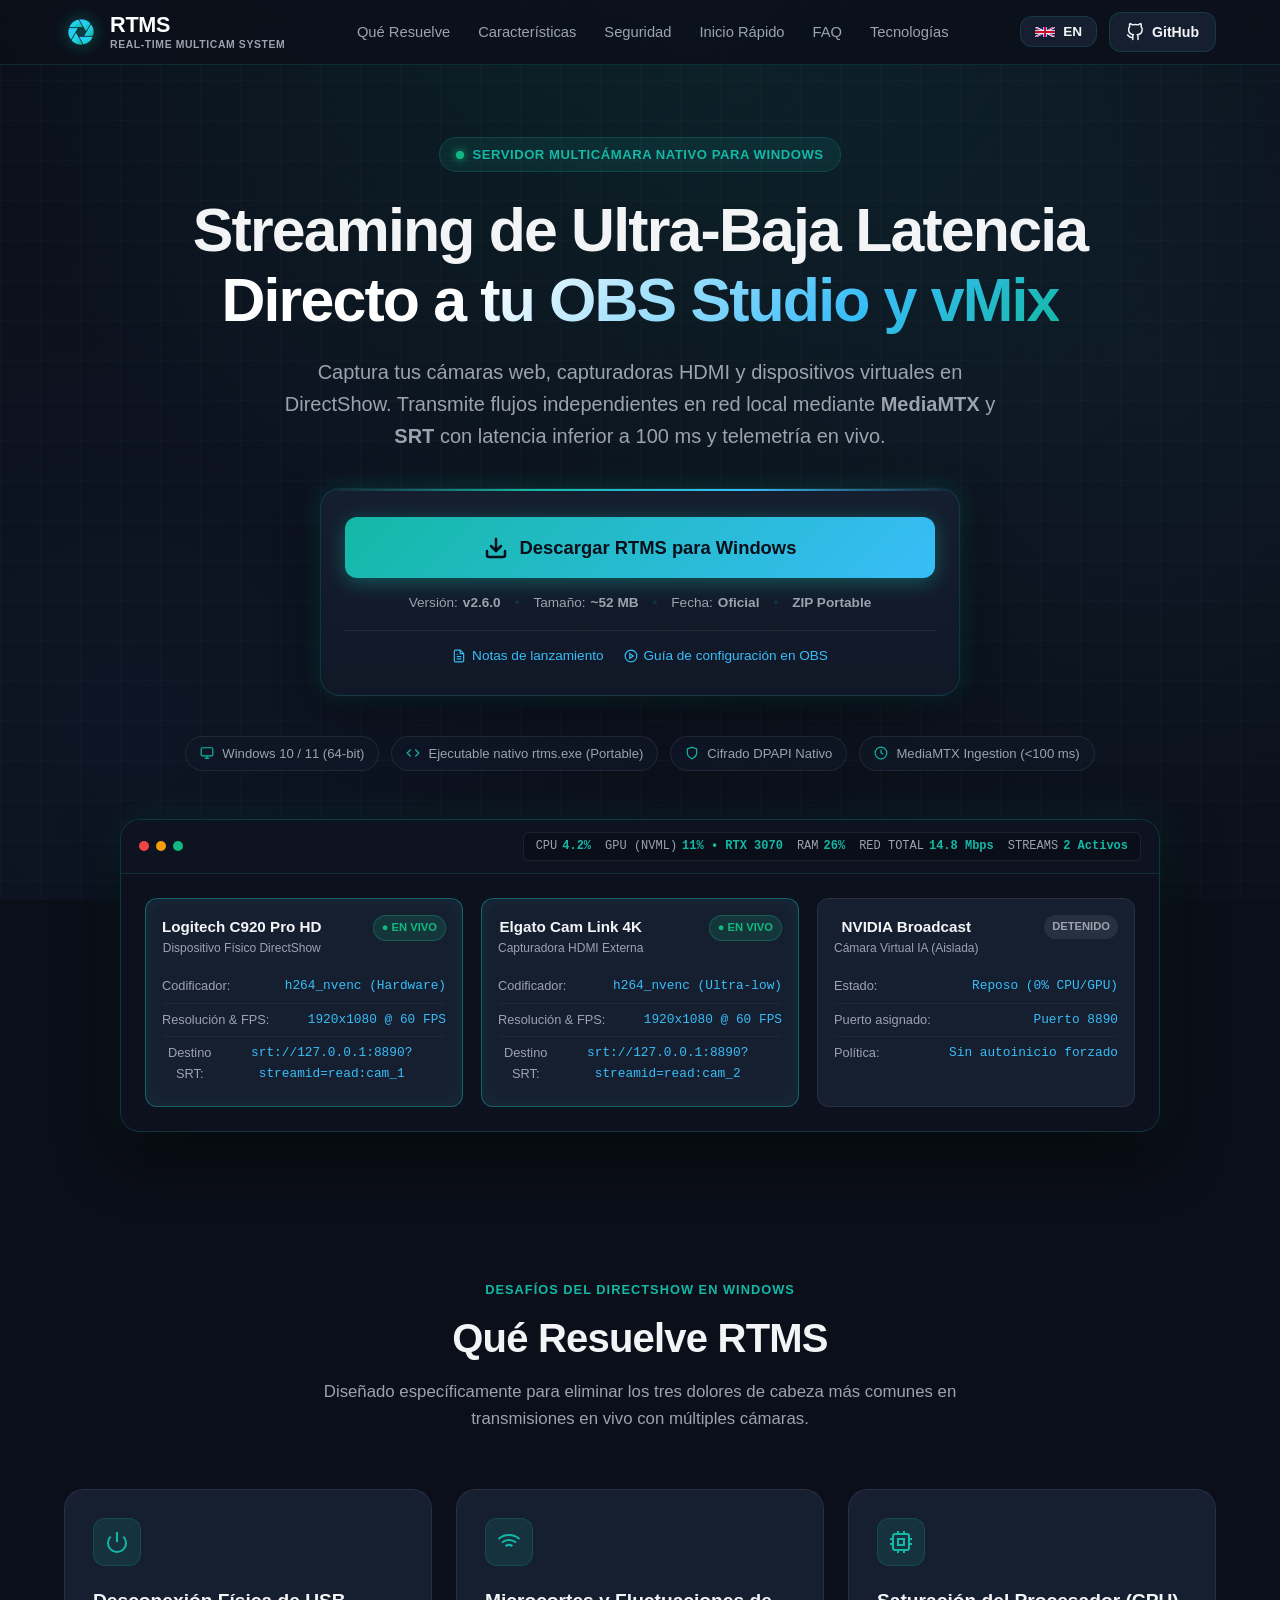
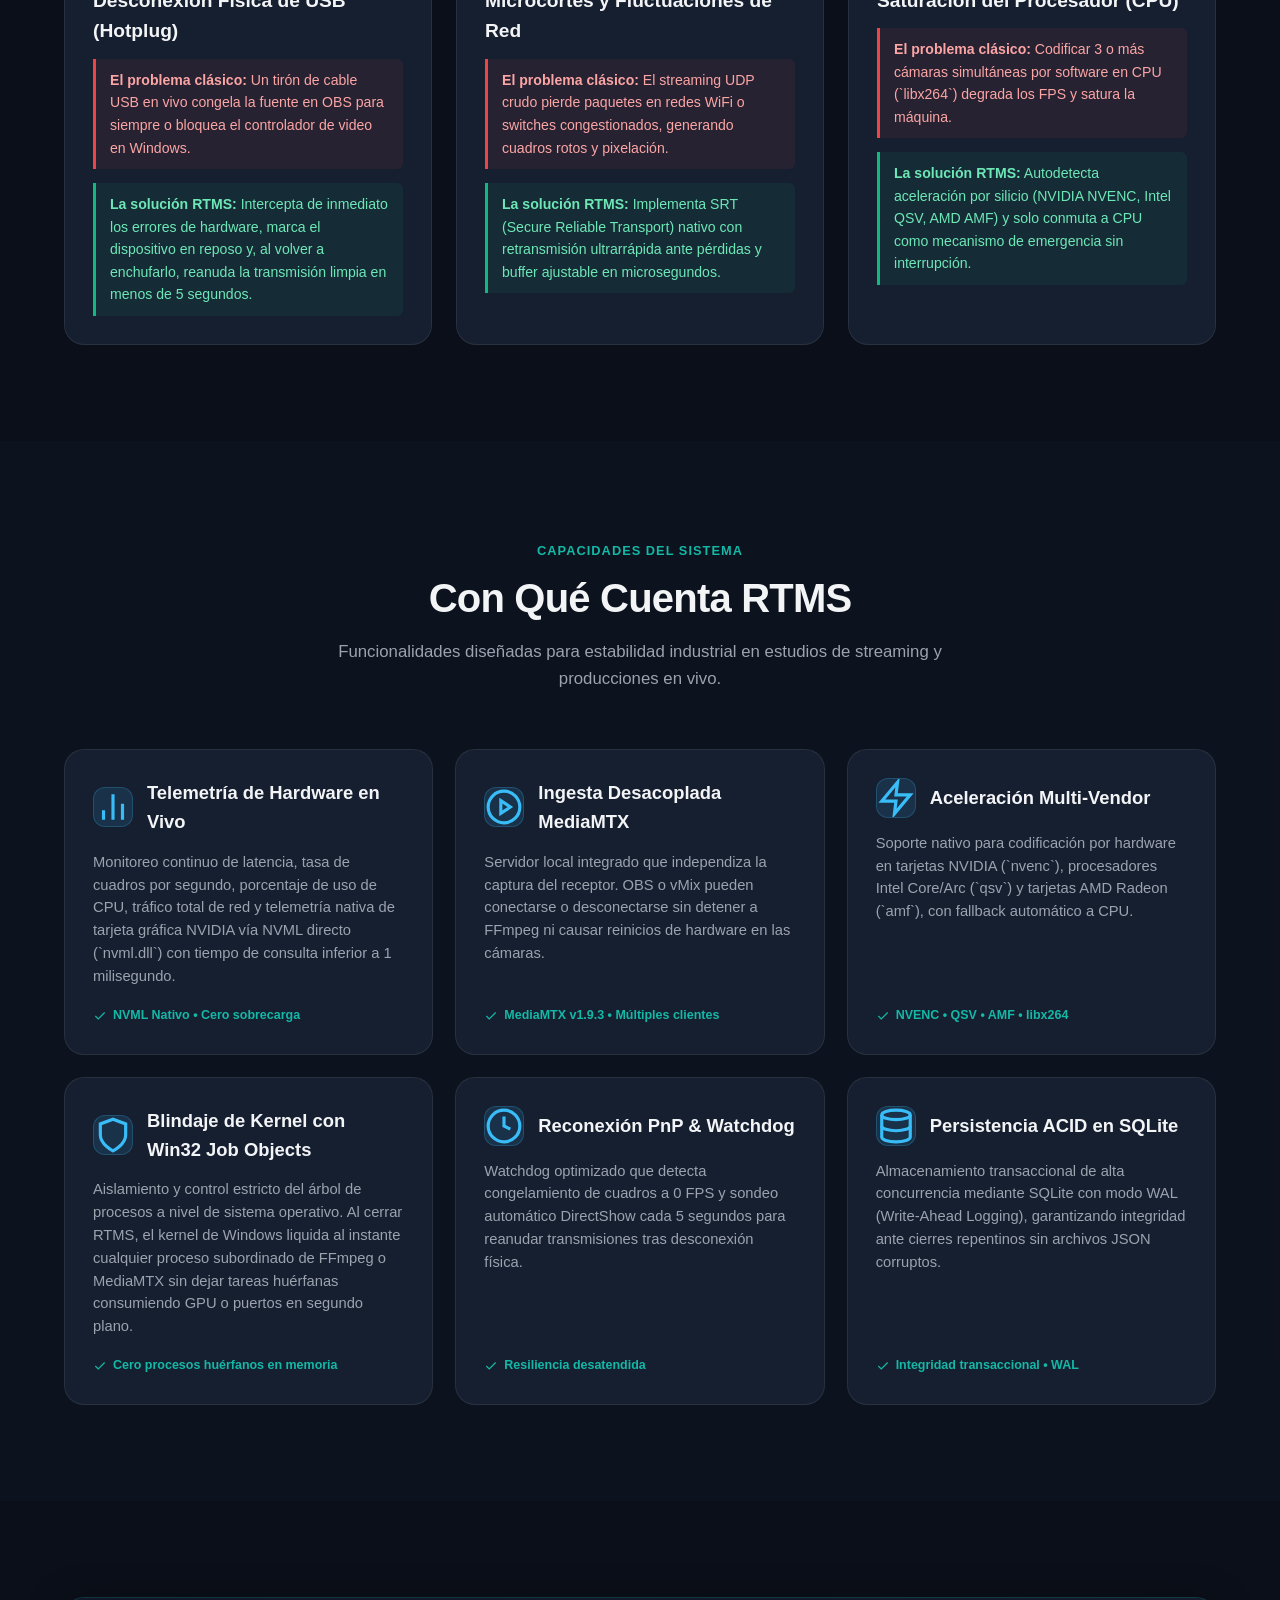
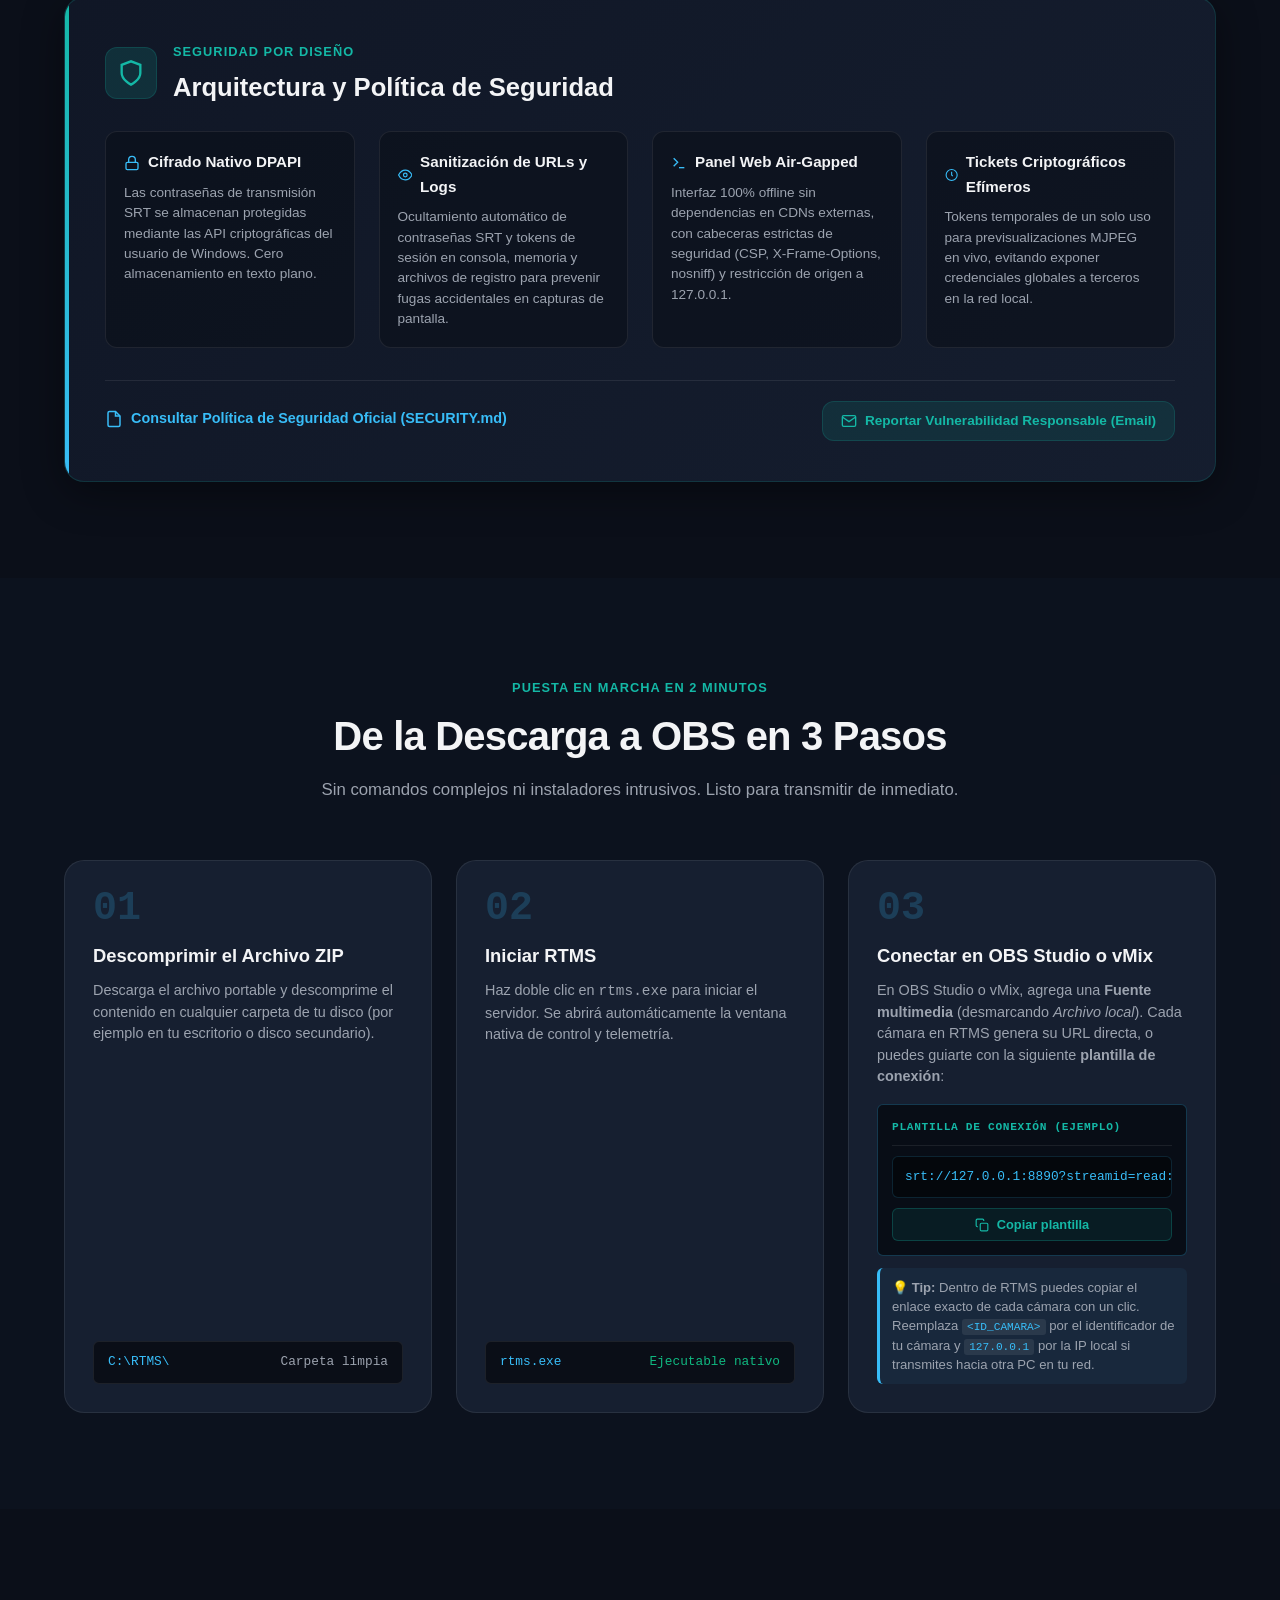
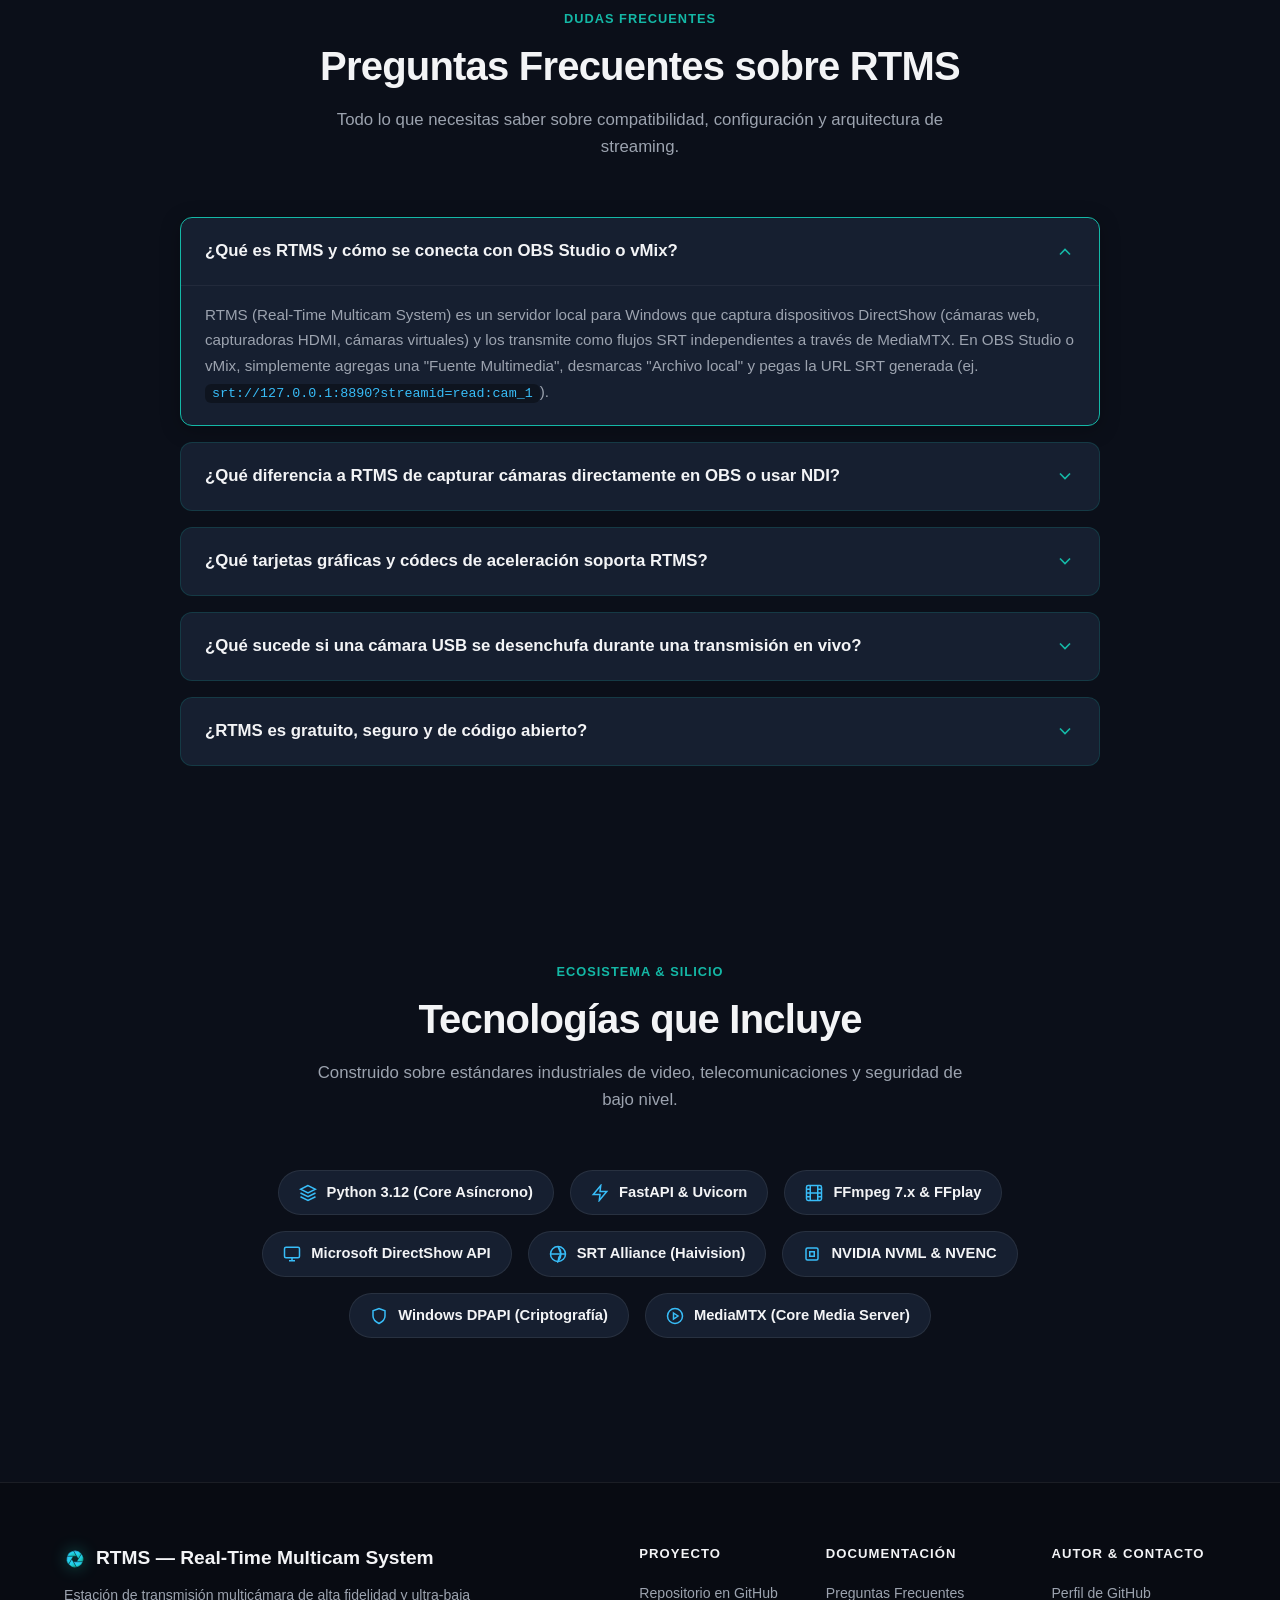
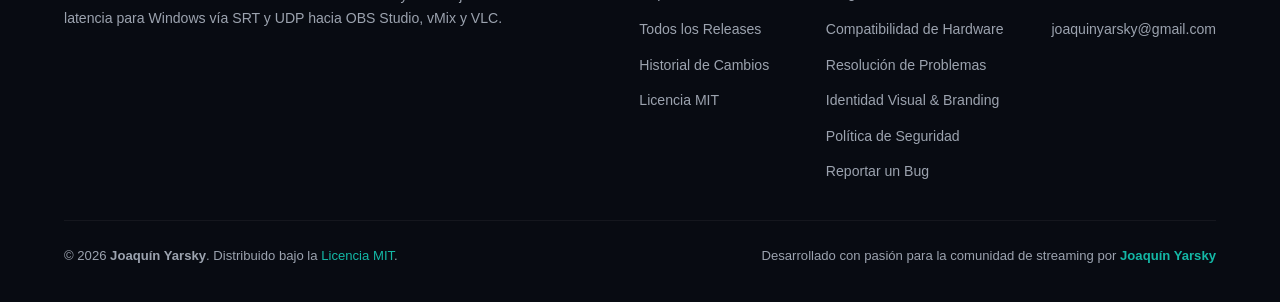
==== site/index.html @ 483f41a8 "web: correcciones de vista mobile y remoción de versión en navbar" ====
<!DOCTYPE html>
<html lang="es">
<head>
    <meta charset="UTF-8">
    <meta name="viewport" content="width=device-width, initial-scale=1.0">
    <title data-i18n="meta_title">RTMS — Real-Time Multicam System | Servidor de Streaming de Baja Latencia para Windows</title>
    <meta name="description" content="Servidor de video multicámara de ultra-baja latencia para Windows vía SRT y MediaMTX hacia OBS Studio y vMix. Captura DirectShow, aceleración GPU y telemetría en tiempo real.">
    <meta name="keywords" content="RTMS, Real-Time Multicam System, multicam streaming, OBS Studio, vMix, SRT streaming, MediaMTX, DirectShow, webcam streaming Windows, ultra-low latency, GPU acceleration, NVENC, Intel QSV, AMD AMF, multicamara Windows, streaming video local">
    <meta name="author" content="Joaquín Yarsky">
    <meta name="robots" content="index, follow, max-image-preview:large, max-snippet:-1, max-video-preview:-1">
    <meta name="google-site-verification" content="K4atht1hzto90bz8_x7NtOqwRNzvxsG-kuRyDSOb650">

    <!-- Canonical URL & Hreflang Alternates -->
    <link rel="canonical" href="https://fjyarsky.github.io/RTMS/">
    <link rel="alternate" hreflang="es" href="https://fjyarsky.github.io/RTMS/">
    <link rel="alternate" hreflang="en" href="https://fjyarsky.github.io/RTMS/">
    <link rel="alternate" hreflang="x-default" href="https://fjyarsky.github.io/RTMS/">
    
    <!-- Open Graph / Meta Social -->
    <meta property="og:type" content="website">
    <meta property="og:site_name" content="RTMS — Real-Time Multicam System">
    <meta property="og:title" content="RTMS — Real-Time Multicam System">
    <meta property="og:description" content="Servidor de video multicámara de ultra-baja latencia para Windows vía SRT y MediaMTX hacia OBS Studio y vMix.">
    <meta property="og:url" content="https://fjyarsky.github.io/RTMS/">
    <meta property="og:image" content="https://fjyarsky.github.io/RTMS/brand_preview.png">
    <meta property="og:image:type" content="image/png">
    <meta property="og:image:width" content="1200">
    <meta property="og:image:height" content="630">
    <meta property="og:image:alt" content="RTMS — Real-Time Multicam System para Windows">
    <meta property="og:locale" content="es_ES">
    <meta property="og:locale:alternate" content="en_US">

    <!-- Twitter Card -->
    <meta name="twitter:card" content="summary_large_image">
    <meta name="twitter:title" content="RTMS — Real-Time Multicam System">
    <meta name="twitter:description" content="Servidor de video multicámara de ultra-baja latencia para Windows vía SRT y MediaMTX hacia OBS Studio y vMix.">
    <meta name="twitter:image" content="https://fjyarsky.github.io/RTMS/brand_preview.png">
    <meta name="twitter:image:alt" content="RTMS — Real-Time Multicam System">

    <meta name="theme-color" content="#0b0f19">
    <meta name="application-name" content="RTMS">
    <meta name="apple-mobile-web-app-title" content="RTMS">

    <link rel="icon" type="image/svg+xml" href="isotype.svg">
    <link rel="icon" type="image/x-icon" href="favicon.ico">
    <link rel="stylesheet" href="styles.css">

    <!-- Structured Data (JSON-LD) for Google Rich Snippets -->
    <script type="application/ld+json">
    {
      "@context": "https://schema.org",
      "@graph": [
        {
          "@type": "WebSite",
          "@id": "https://fjyarsky.github.io/RTMS/#website",
          "url": "https://fjyarsky.github.io/RTMS/",
          "name": "RTMS — Real-Time Multicam System",
          "description": "Servidor de video multicámara de ultra-baja latencia para Windows vía SRT y MediaMTX hacia OBS Studio y vMix.",
          "inLanguage": ["es", "en"],
          "publisher": {
            "@type": "Person",
            "name": "Joaquín Yarsky",
            "url": "https://github.com/FJYarsky"
          }
        },
        {
          "@type": "SoftwareApplication",
          "@id": "https://fjyarsky.github.io/RTMS/#software",
          "name": "RTMS (Real-Time Multicam System)",
          "operatingSystem": "Windows 10, Windows 11",
          "applicationCategory": "MultimediaApplication",
          "applicationSubCategory": "Broadcasting & Video Streaming",
          "softwareVersion": "2.6.0",
          "license": "https://github.com/FJYarsky/RTMS/blob/main/LICENSE",
          "url": "https://fjyarsky.github.io/RTMS/",
          "downloadUrl": "https://github.com/FJYarsky/RTMS/releases/latest",
          "author": {
            "@type": "Person",
            "name": "Joaquín Yarsky",
            "url": "https://github.com/FJYarsky"
          },
          "offers": {
            "@type": "Offer",
            "price": "0",
            "priceCurrency": "USD"
          },
          "description": "Servidor de video multicámara de ultra-baja latencia para Windows vía SRT y MediaMTX hacia OBS Studio y vMix. Captura DirectShow, aceleración GPU y telemetría en tiempo real."
        },
        {
          "@type": "FAQPage",
          "@id": "https://fjyarsky.github.io/RTMS/#faq",
          "mainEntity": [
            {
              "@type": "Question",
              "name": "¿Qué es RTMS y cómo se conecta con OBS Studio o vMix?",
              "acceptedAnswer": {
                "@type": "Answer",
                "text": "RTMS (Real-Time Multicam System) es un servidor local para Windows que captura dispositivos DirectShow (cámaras web, capturadoras HDMI, cámaras virtuales) y los transmite como flujos SRT independientes a través de MediaMTX. En OBS Studio o vMix, simplemente agregas una 'Fuente Multimedia', desmarcas 'Archivo local' y pegas la URL SRT generada (ej. srt://127.0.0.1:8890?streamid=read:cam_1)."
              }
            },
            {
              "@type": "Question",
              "name": "¿Qué diferencia a RTMS de capturar cámaras directamente en OBS o usar NDI?",
              "acceptedAnswer": {
                "@type": "Answer",
                "text": "Capturar múltiples cámaras DirectShow directamente en OBS suele congelar el software si un cable USB se desconecta y satura el bus USB. NDI consume gran ancho de banda de red (100-150 Mbps por cámara) y exige licencias propietarias. RTMS desacopla la captura del receptor mediante MediaMTX, cuenta con reconexión automática PnP ante desconexiones físicas, y utiliza SRT con compresión por hardware (NVENC/QSV/AMF), logrando latencia inferior a 100 ms con mínimo consumo de CPU."
              }
            },
            {
              "@type": "Question",
              "name": "¿Qué tarjetas gráficas y códecs de aceleración soporta RTMS?",
              "acceptedAnswer": {
                "@type": "Answer",
                "text": "RTMS soporta codificación por hardware nativa: NVIDIA NVENC (h264_nvenc), Intel Quick Sync Video (h264_qsv) y AMD AMF (h264_amf). Si el equipo no cuenta con GPU compatible, activa automáticamente un fallback transparente a CPU (libx264)."
              }
            },
            {
              "@type": "Question",
              "name": "¿Qué sucede si una cámara USB se desenchufa durante una transmisión en vivo?",
              "acceptedAnswer": {
                "@type": "Answer",
                "text": "El watchdog y el monitor DirectShow de RTMS interceptan la desconexión sin congelar OBS ni bloquear los controladores de Windows. El stream entra en reposo y, en cuanto vuelves a conectar el USB, RTMS reanuda el flujo de video automáticamente en menos de 5 segundos sin reiniciar la aplicación ni interrumpir tu directo."
              }
            },
            {
              "@type": "Question",
              "name": "¿RTMS es gratuito, seguro y de código abierto?",
              "acceptedAnswer": {
                "@type": "Answer",
                "text": "Sí. RTMS es 100% de código abierto bajo la Licencia MIT. Su código fuente está auditado en GitHub, no recopila telemetría externa, funciona de forma totalmente aislada ('air-gapped') en red local y cifra credenciales sensibles mediante Windows DPAPI."
              }
            }
          ]
        }
      ]
    }
    </script>
</head>
<body>

    <!-- NAVBAR NAVEGACIÓN -->
    <header class="navbar">
        <div class="container navbar-inner">
            <a href="#" class="brand">
                <img src="isotype.svg" class="brand-logo-svg" alt="RTMS — Real-Time Multicam System Isotipo Logo" width="36" height="36">
                <div class="brand-content">
                    <div class="brand-top">
                        <span class="brand-title">RTMS</span>
                    </div>
                    <span class="brand-subtitle" data-i18n="brand_sub">Real-Time Multicam System</span>
                </div>
            </a>

            <nav>
                <ul class="nav-menu">
                    <li><a href="#que-resuelve" class="nav-link" data-i18n="nav_resolve">Qué Resuelve</a></li>
                    <li><a href="#caracteristicas" class="nav-link" data-i18n="nav_features">Características</a></li>
                    <li><a href="#seguridad" class="nav-link" data-i18n="nav_security">Seguridad</a></li>
                    <li><a href="#como-usar" class="nav-link" data-i18n="nav_quickstart">Inicio Rápido</a></li>
                    <li><a href="#faq" class="nav-link" data-i18n="nav_faq">FAQ</a></li>
                    <li><a href="#tecnologias" class="nav-link" data-i18n="nav_tech">Tecnologías</a></li>
                </ul>
            </nav>

            <div class="nav-cta-group">
                <!-- Botón Selector de Idioma (Bandera UK por defecto para cambiar a EN) -->
                <button id="lang-toggle-btn" class="btn-lang" title="Switch to English" aria-label="Switch to English">
                    <svg class="flag-icon" viewBox="0 0 60 30" width="20" height="12" xmlns="http://www.w3.org/2000/svg">
                        <clipPath id="nav-uk-clip"><path d="M0,0 v30 h60 v-30 z"/></clipPath>
                        <clipPath id="nav-uk-diag"><path d="M30,15 h30 v15 z v15 h-30 z h-30 v-15 z v-15 h30 z"/></clipPath>
                        <g clip-path="url(#nav-uk-clip)">
                            <path d="M0,0 v30 h60 v-30 z" fill="#012169"/>
                            <path d="M0,0 L60,30 M60,0 L0,30" stroke="#fff" stroke-width="6"/>
                            <path d="M0,0 L60,30 M60,0 L0,30" clip-path="url(#nav-uk-diag)" stroke="#C8102E" stroke-width="4"/>
                            <path d="M30,0 v30 M0,15 h60" stroke="#fff" stroke-width="10"/>
                            <path d="M30,0 v30 M0,15 h60" stroke="#C8102E" stroke-width="6"/>
                        </g>
                    </svg>
                    <span>EN</span>
                </button>

                <a href="https://github.com/FJYarsky/RTMS" target="_blank" rel="noopener" class="btn-github">
                    <svg aria-hidden="true" width="18" height="18" viewBox="0 0 24 24" fill="none" stroke="currentColor" stroke-width="2" stroke-linecap="round" stroke-linejoin="round">
                        <path d="M9 19c-5 1.5-5-2.5-7-3m14 6v-3.87a3.37 3.37 0 0 0-.94-2.61c3.14-.35 6.44-1.54 6.44-7A5.44 5.44 0 0 0 20 4.77 5.07 5.07 0 0 0 19.91 1S18.73.65 16 2.48a13.38 13.38 0 0 0-7 0C6.27.65 5.09 1 5.09 1A5.07 5.07 0 0 0 5 4.77a5.44 5.44 0 0 0-1.5 3.78c0 5.42 3.3 6.61 6.44 7A3.37 3.37 0 0 0 9 18.13V22"></path>
                    </svg>
                    <span>GitHub</span>
                </a>
            </div>
        </div>
    </header>

    <!-- HERO SECTION: EL CENTRO DE DESCARGA -->
    <section class="hero">
        <div class="container">
            <div class="hero-pill">
                <div class="hero-pill-dot"></div>
                <span data-i18n="hero_pill">Servidor Multicámara Nativo para Windows</span>
            </div>

            <h1 class="hero-title">
                <span data-i18n="hero_title_1">Streaming de Ultra-Baja Latencia</span><br>
                <span class="gradient-text" data-i18n="hero_title_2">Directo a tu OBS Studio y vMix</span>
            </h1>

            <p class="hero-subtitle" data-i18n="hero_subtitle">
                Captura tus cámaras web, capturadoras HDMI y dispositivos virtuales en DirectShow.
                Transmite flujos independientes en red local mediante <strong>MediaMTX</strong> y <strong>SRT</strong> con latencia inferior a 100 ms y telemetría en vivo.
            </p>

            <!-- TARJETA CENTRAL DE DESCARGA -->
            <div class="download-centerpiece">
                <a id="primary-download-btn" href="https://github.com/FJYarsky/RTMS/releases/latest" class="btn-primary-download">
                    <svg aria-hidden="true" viewBox="0 0 24 24" fill="none" stroke="currentColor" stroke-linecap="round" stroke-linejoin="round">
                        <path d="M21 15v4a2 2 0 0 1-2 2H5a2 2 0 0 1-2-2v-4"></path>
                        <polyline points="7 10 12 15 17 10"></polyline>
                        <line x1="12" y1="15" x2="12" y2="3"></line>
                    </svg>
                    <span data-i18n="download_btn">Descargar RTMS para Windows</span>
                </a>

                <div class="download-meta">
                    <span><span data-i18n="meta_ver">Versión:</span> <strong class="highlight" id="download-tag">v2.6.0</strong></span>
                    <span class="bullet">•</span>
                    <span><span data-i18n="meta_size">Tamaño:</span> <strong class="highlight" id="download-size">~52 MB</strong></span>
                    <span class="bullet">•</span>
                    <span><span data-i18n="meta_date">Fecha:</span> <strong class="highlight" id="download-date">Oficial</strong></span>
                    <span class="bullet">•</span>
                    <span class="highlight" data-i18n="meta_type">ZIP Portable</span>
                </div>

                <div class="download-sublinks">
                    <a href="https://github.com/FJYarsky/RTMS/blob/main/RELEASE_NOTES.md" target="_blank" rel="noopener">
                        <svg aria-hidden="true" width="14" height="14" viewBox="0 0 24 24" fill="none" stroke="currentColor" stroke-width="2">
                            <path d="M14 2H6a2 2 0 0 0-2 2v16a2 2 0 0 0 2 2h12a2 2 0 0 0 2-2V8z"></path>
                            <polyline points="14 2 14 8 20 8"></polyline>
                            <line x1="16" y1="13" x2="8" y2="13"></line>
                            <line x1="16" y1="17" x2="8" y2="17"></line>
                            <polyline points="10 9 9 9 8 9"></polyline>
                        </svg>
                        <span data-i18n="sublink_notes">Notas de lanzamiento</span>
                    </a>
                    <a href="#como-usar">
                        <svg aria-hidden="true" width="14" height="14" viewBox="0 0 24 24" fill="none" stroke="currentColor" stroke-width="2">
                            <circle cx="12" cy="12" r="10"></circle>
                            <polygon points="10 8 16 12 10 16 10 8"></polygon>
                        </svg>
                        <span data-i18n="sublink_obs">Guía de configuración en OBS</span>
                    </a>
                </div>
            </div>

            <!-- ESPECIFICACIONES RÁPIDAS DEL SISTEMA -->
            <div class="system-specs-bar">
                <div class="spec-badge">
                    <svg aria-hidden="true" viewBox="0 0 24 24" fill="none" stroke="currentColor" stroke-width="2">
                        <rect x="2" y="3" width="20" height="14" rx="2" ry="2"></rect>
                        <line x1="8" y1="21" x2="16" y2="21"></line>
                        <line x1="12" y1="17" x2="12" y2="21"></line>
                    </svg>
                    <span data-i18n="spec_os">Windows 10 / 11 (64-bit)</span>
                </div>
                <div class="spec-badge">
                    <svg aria-hidden="true" viewBox="0 0 24 24" fill="none" stroke="currentColor" stroke-width="2">
                        <polyline points="16 18 22 12 16 6"></polyline>
                        <polyline points="8 6 2 12 8 18"></polyline>
                    </svg>
                    <span data-i18n="spec_portable">Ejecutable nativo rtms.exe (Portable)</span>
                </div>
                <div class="spec-badge">
                    <svg aria-hidden="true" viewBox="0 0 24 24" fill="none" stroke="currentColor" stroke-width="2">
                        <path d="M12 22s8-4 8-10V5l-8-3-8 3v7c0 6 8 10 8 10z"></path>
                    </svg>
                    <span data-i18n="spec_dpapi">Cifrado DPAPI Nativo</span>
                </div>
                <div class="spec-badge">
                    <svg aria-hidden="true" viewBox="0 0 24 24" fill="none" stroke="currentColor" stroke-width="2">
                        <circle cx="12" cy="12" r="10"></circle>
                        <path d="M12 6v6l4 2"></path>
                    </svg>
                    <span data-i18n="spec_latency">MediaMTX Ingestion (&lt;100 ms)</span>
                </div>
            </div>

            <!-- MOCKUP VISUAL DEL PANEL DE CONTROL DE RTMS -->
            <div class="mockup-wrapper">
                <div class="mockup-header">
                    <div class="mockup-dots">
                        <div class="mockup-dot red"></div>
                        <div class="mockup-dot yellow"></div>
                        <div class="mockup-dot green"></div>
                    </div>
                    <div class="mockup-hud">
                        <div class="mockup-hud-item">
                            <span class="hud-tag">CPU</span>
                            <span class="hud-value">4.2%</span>
                        </div>
                        <div class="mockup-hud-item hud-wide">
                            <span class="hud-tag">GPU (NVML)</span>
                            <span class="hud-value">11% • RTX 3070</span>
                        </div>
                        <div class="mockup-hud-item">
                            <span class="hud-tag">RAM</span>
                            <span class="hud-value">26%</span>
                        </div>
                        <div class="mockup-hud-item">
                            <span class="hud-tag">RED TOTAL</span>
                            <span class="hud-value">14.8 Mbps</span>
                        </div>
                        <div class="mockup-hud-item">
                            <span class="hud-tag">STREAMS</span>
                            <span class="hud-value" data-i18n="hud_streams">2 Activos</span>
                        </div>
                    </div>
                </div>
                <div class="mockup-body">
                    <div class="mockup-grid">
                        <!-- Stream 1 -->
                        <div class="camera-card active">
                            <div class="camera-card-top">
                                <div>
                                    <div class="camera-name" data-i18n="cam1_name">Logitech C920 Pro HD</div>
                                    <div class="camera-type" data-i18n="cam1_type">Dispositivo Físico DirectShow</div>
                                </div>
                                <span class="stream-badge live" data-i18n="cam_live">● EN VIVO</span>
                            </div>
                            <div class="stream-meta-row">
                                <span data-i18n="cam_encoder_label">Codificador:</span>
                                <span class="meta-code">h264_nvenc (Hardware)</span>
                            </div>
                            <div class="stream-meta-row">
                                <span data-i18n="cam_res_label">Resolución & FPS:</span>
                                <span class="meta-code">1920x1080 @ 60 FPS</span>
                            </div>
                            <div class="stream-meta-row">
                                <span data-i18n="cam_dest_label">Destino SRT:</span>
                                <span class="meta-code">srt://127.0.0.1:8890?streamid=read:cam_1</span>
                            </div>
                        </div>

                        <!-- Stream 2 -->
                        <div class="camera-card active">
                            <div class="camera-card-top">
                                <div>
                                    <div class="camera-name" data-i18n="cam2_name">Elgato Cam Link 4K</div>
                                    <div class="camera-type" data-i18n="cam2_type">Capturadora HDMI Externa</div>
                                </div>
                                <span class="stream-badge live" data-i18n="cam_live">● EN VIVO</span>
                            </div>
                            <div class="stream-meta-row">
                                <span data-i18n="cam_encoder_label">Codificador:</span>
                                <span class="meta-code">h264_nvenc (Ultra-low)</span>
                            </div>
                            <div class="stream-meta-row">
                                <span data-i18n="cam_res_label">Resolución & FPS:</span>
                                <span class="meta-code">1920x1080 @ 60 FPS</span>
                            </div>
                            <div class="stream-meta-row">
                                <span data-i18n="cam_dest_label">Destino SRT:</span>
                                <span class="meta-code">srt://127.0.0.1:8890?streamid=read:cam_2</span>
                            </div>
                        </div>

                        <!-- Stream 3 -->
                        <div class="camera-card">
                            <div class="camera-card-top">
                                <div>
                                    <div class="camera-name" data-i18n="cam3_name">NVIDIA Broadcast</div>
                                    <div class="camera-type" data-i18n="cam3_type">Cámara Virtual IA (Aislada)</div>
                                </div>
                                <span class="stream-badge" style="background: rgba(107, 114, 128, 0.2); color: var(--text-muted);" data-i18n="cam_stopped">DETENIDO</span>
                            </div>
                            <div class="stream-meta-row">
                                <span data-i18n="cam3_status_label">Estado:</span>
                                <span class="meta-code" data-i18n="cam3_status_val">Reposo (0% CPU/GPU)</span>
                            </div>
                            <div class="stream-meta-row">
                                <span data-i18n="cam3_port_label">Puerto asignado:</span>
                                <span class="meta-code" data-i18n="cam3_port_val">Puerto 8890</span>
                            </div>
                            <div class="stream-meta-row">
                                <span data-i18n="cam3_policy_label">Política:</span>
                                <span class="meta-code" data-i18n="cam3_policy_val">Sin autoinicio forzado</span>
                            </div>
                        </div>
                    </div>
                </div>
            </div>

        </div>
    </section>

    <!-- SECCIÓN: QUÉ RESUELVE -->
    <section class="section" id="que-resuelve" aria-labelledby="que-resuelve-title">
        <div class="container">
            <div class="section-header">
                <span class="section-tag" data-i18n="resolve_tag">Desafíos del DirectShow en Windows</span>
                <h2 class="section-title" id="que-resuelve-title" data-i18n="resolve_title">Qué Resuelve RTMS</h2>
                <p class="section-desc" data-i18n="resolve_desc">
                    Diseñado específicamente para eliminar los tres dolores de cabeza más comunes en transmisiones en vivo con múltiples cámaras.
                </p>
            </div>

            <div class="problem-grid">
                <!-- Tarjeta 1 -->
                <div class="problem-card">
                    <div class="card-icon">
                        <svg aria-hidden="true" viewBox="0 0 24 24" fill="none" stroke="currentColor" stroke-width="2">
                            <path d="M18.36 6.64a9 9 0 1 1-12.73 0"></path>
                            <line x1="12" y1="2" x2="12" y2="12"></line>
                        </svg>
                    </div>
                    <h3 class="card-title" data-i18n="prob1_title">Desconexión Física de USB (Hotplug)</h3>
                    <div class="problem-block" data-i18n="prob1_bad">
                        <strong>El problema clásico:</strong> Un tirón de cable USB en vivo congela la fuente en OBS para siempre o bloquea el controlador de video en Windows.
                    </div>
                    <div class="solution-block" data-i18n="prob1_good">
                        <strong>La solución RTMS:</strong> Intercepta de inmediato los errores de hardware, marca el dispositivo en reposo y, al volver a enchufarlo, reanuda la transmisión limpia en menos de 5 segundos.
                    </div>
                </div>

                <!-- Tarjeta 2 -->
                <div class="problem-card">
                    <div class="card-icon">
                        <svg aria-hidden="true" viewBox="0 0 24 24" fill="none" stroke="currentColor" stroke-width="2">
                            <path d="M5 12.55a11 11 0 0 1 14.08 0"></path>
                            <path d="M1.42 9a16 16 0 0 1 21.16 0"></path>
                            <path d="M8.53 16.11a6 6 0 0 1 6.95 0"></path>
                            <line x1="12" y1="20" x2="12.01" y2="20"></line>
                        </svg>
                    </div>
                    <h3 class="card-title" data-i18n="prob2_title">Microcortes y Fluctuaciones de Red</h3>
                    <div class="problem-block" data-i18n="prob2_bad">
                        <strong>El problema clásico:</strong> El streaming UDP crudo pierde paquetes en redes WiFi o switches congestionados, generando cuadros rotos y pixelación.
                    </div>
                    <div class="solution-block" data-i18n="prob2_good">
                        <strong>La solución RTMS:</strong> Implementa SRT (Secure Reliable Transport) nativo con retransmisión ultrarrápida ante pérdidas y buffer ajustable en microsegundos.
                    </div>
                </div>

                <!-- Tarjeta 3 -->
                <div class="problem-card">
                    <div class="card-icon">
                        <svg aria-hidden="true" viewBox="0 0 24 24" fill="none" stroke="currentColor" stroke-width="2">
                            <rect x="4" y="4" width="16" height="16" rx="2" ry="2"></rect>
                            <rect x="9" y="9" width="6" height="6"></rect>
                            <line x1="9" y1="1" x2="9" y2="4"></line>
                            <line x1="15" y1="1" x2="15" y2="4"></line>
                            <line x1="9" y1="20" x2="9" y2="23"></line>
                            <line x1="15" y1="20" x2="15" y2="23"></line>
                            <line x1="20" y1="9" x2="23" y2="9"></line>
                            <line x1="20" y1="14" x2="23" y2="14"></line>
                            <line x1="1" y1="9" x2="4" y2="9"></line>
                            <line x1="1" y1="14" x2="4" y2="14"></line>
                        </svg>
                    </div>
                    <h3 class="card-title" data-i18n="prob3_title">Saturación del Procesador (CPU)</h3>
                    <div class="problem-block" data-i18n="prob3_bad">
                        <strong>El problema clásico:</strong> Codificar 3 o más cámaras simultáneas por software en CPU (`libx264`) degrada los FPS y satura la máquina.
                    </div>
                    <div class="solution-block" data-i18n="prob3_good">
                        <strong>La solución RTMS:</strong> Autodetecta aceleración por silicio (NVIDIA NVENC, Intel QSV, AMD AMF) y solo conmuta a CPU como mecanismo de emergencia sin interrupción.
                    </div>
                </div>
            </div>
        </div>
    </section>

    <!-- SECCIÓN: CON QUÉ CUENTA (GRID 100% SIMÉTRICO) -->
    <section class="section" id="caracteristicas" aria-labelledby="caracteristicas-title" style="background: rgba(17, 24, 39, 0.4);">
        <div class="container">
            <div class="section-header">
                <span class="section-tag" data-i18n="bento_tag">Capacidades del Sistema</span>
                <h2 class="section-title" id="caracteristicas-title" data-i18n="bento_title">Con Qué Cuenta RTMS</h2>
                <p class="section-desc" data-i18n="bento_desc">
                    Funcionalidades diseñadas para estabilidad industrial en estudios de streaming y producciones en vivo.
                </p>
            </div>

            <div class="bento-grid">
                <!-- Bento 1 -->
                <div class="bento-item">
                    <div class="bento-header">
                        <div class="bento-icon">
                            <svg viewBox="0 0 24 24" fill="none" stroke="currentColor" stroke-width="2">
                                <line x1="18" y1="20" x2="18" y2="10"></line>
                                <line x1="12" y1="20" x2="12" y2="4"></line>
                                <line x1="6" y1="20" x2="6" y2="14"></line>
                            </svg>
                        </div>
                        <h3 class="bento-title" data-i18n="b1_title">Telemetría de Hardware en Vivo</h3>
                    </div>
                    <p class="bento-text" data-i18n="b1_desc">
                        Monitoreo continuo de latencia, tasa de cuadros por segundo, porcentaje de uso de CPU, tráfico total de red y telemetría nativa de tarjeta gráfica NVIDIA vía NVML directo (`nvml.dll`) con tiempo de consulta inferior a 1 milisegundo.
                    </p>
                    <div class="bento-tag">
                        <svg width="14" height="14" viewBox="0 0 24 24" fill="none" stroke="currentColor" stroke-width="2"><polyline points="20 6 9 17 4 12"></polyline></svg>
                        <span data-i18n="b1_tag">NVML Nativo &bull; Cero sobrecarga</span>
                    </div>
                </div>

                <!-- Bento 2 -->
                <div class="bento-item">
                    <div class="bento-header">
                        <div class="bento-icon">
                            <svg viewBox="0 0 24 24" fill="none" stroke="currentColor" stroke-width="2">
                                <circle cx="12" cy="12" r="10"></circle>
                                <polygon points="10 8 16 12 10 16 10 8"></polygon>
                            </svg>
                        </div>
                        <h3 class="bento-title" data-i18n="b2_title">Ingesta Desacoplada MediaMTX</h3>
                    </div>
                    <p class="bento-text" data-i18n="b2_desc">
                        Servidor local integrado que independiza la captura del receptor. OBS o vMix pueden conectarse o desconectarse sin detener a FFmpeg ni causar reinicios de hardware en las cámaras.
                    </p>
                    <div class="bento-tag">
                        <svg width="14" height="14" viewBox="0 0 24 24" fill="none" stroke="currentColor" stroke-width="2"><polyline points="20 6 9 17 4 12"></polyline></svg>
                        <span data-i18n="b2_tag">MediaMTX v1.9.3 &bull; Múltiples clientes</span>
                    </div>
                </div>

                <!-- Bento 3 -->
                <div class="bento-item">
                    <div class="bento-header">
                        <div class="bento-icon">
                            <svg viewBox="0 0 24 24" fill="none" stroke="currentColor" stroke-width="2">
                                <polygon points="13 2 3 14 12 14 11 22 21 10 12 10 13 2"></polygon>
                            </svg>
                        </div>
                        <h3 class="bento-title" data-i18n="b3_title">Aceleración Multi-Vendor</h3>
                    </div>
                    <p class="bento-text" data-i18n="b3_desc">
                        Soporte nativo para codificación por hardware en tarjetas NVIDIA (`nvenc`), procesadores Intel Core/Arc (`qsv`) y tarjetas AMD Radeon (`amf`), con fallback automático a CPU.
                    </p>
                    <div class="bento-tag">
                        <svg width="14" height="14" viewBox="0 0 24 24" fill="none" stroke="currentColor" stroke-width="2"><polyline points="20 6 9 17 4 12"></polyline></svg>
                        <span data-i18n="b3_tag">NVENC &bull; QSV &bull; AMF &bull; libx264</span>
                    </div>
                </div>

                <!-- Bento 4 -->
                <div class="bento-item">
                    <div class="bento-header">
                        <div class="bento-icon">
                            <svg viewBox="0 0 24 24" fill="none" stroke="currentColor" stroke-width="2">
                                <path d="M12 22s8-4 8-10V5l-8-3-8 3v7c0 6 8 10 8 10z"></path>
                            </svg>
                        </div>
                        <h3 class="bento-title" data-i18n="b4_title">Blindaje de Kernel con Win32 Job Objects</h3>
                    </div>
                    <p class="bento-text" data-i18n="b4_desc">
                        Aislamiento y control estricto del árbol de procesos a nivel de sistema operativo. Al cerrar RTMS, el kernel de Windows liquida al instante cualquier proceso subordinado de FFmpeg o MediaMTX sin dejar tareas huérfanas consumiendo GPU o puertos en segundo plano.
                    </p>
                    <div class="bento-tag">
                        <svg width="14" height="14" viewBox="0 0 24 24" fill="none" stroke="currentColor" stroke-width="2"><polyline points="20 6 9 17 4 12"></polyline></svg>
                        <span data-i18n="b4_tag">Cero procesos huérfanos en memoria</span>
                    </div>
                </div>

                <!-- Bento 5 -->
                <div class="bento-item">
                    <div class="bento-header">
                        <div class="bento-icon">
                            <svg viewBox="0 0 24 24" fill="none" stroke="currentColor" stroke-width="2">
                                <circle cx="12" cy="12" r="10"></circle>
                                <polyline points="12 6 12 12 16 14"></polyline>
                            </svg>
                        </div>
                        <h3 class="bento-title" data-i18n="b5_title">Reconexión PnP & Watchdog</h3>
                    </div>
                    <p class="bento-text" data-i18n="b5_desc">
                        Watchdog optimizado que detecta congelamiento de cuadros a 0 FPS y sondeo automático DirectShow cada 5 segundos para reanudar transmisiones tras desconexión física.
                    </p>
                    <div class="bento-tag">
                        <svg width="14" height="14" viewBox="0 0 24 24" fill="none" stroke="currentColor" stroke-width="2"><polyline points="20 6 9 17 4 12"></polyline></svg>
                        <span data-i18n="b5_tag">Resiliencia desatendida</span>
                    </div>
                </div>

                <!-- Bento 6 -->
                <div class="bento-item">
                    <div class="bento-header">
                        <div class="bento-icon">
                            <svg viewBox="0 0 24 24" fill="none" stroke="currentColor" stroke-width="2">
                                <ellipse cx="12" cy="5" rx="9" ry="3"></ellipse>
                                <path d="M21 12c0 1.66-4 3-9 3s-9-1.34-9-3"></path>
                                <path d="M3 5v14c0 1.66 4 3 9 3s9-1.34 9-3V5"></path>
                            </svg>
                        </div>
                        <h3 class="bento-title" data-i18n="b6_title">Persistencia ACID en SQLite</h3>
                    </div>
                    <p class="bento-text" data-i18n="b6_desc">
                        Almacenamiento transaccional de alta concurrencia mediante SQLite con modo WAL (Write-Ahead Logging), garantizando integridad ante cierres repentinos sin archivos JSON corruptos.
                    </p>
                    <div class="bento-tag">
                        <svg width="14" height="14" viewBox="0 0 24 24" fill="none" stroke="currentColor" stroke-width="2"><polyline points="20 6 9 17 4 12"></polyline></svg>
                        <span data-i18n="b6_tag">Integridad transaccional &bull; WAL</span>
                    </div>
                </div>
            </div>
        </div>
    </section>

    <!-- SECCIÓN: PILAR DE SEGURIDAD (SECURITY.MD & DPAPI) -->
    <section class="section" id="seguridad" aria-labelledby="seguridad-title">
        <div class="container">
            <div class="security-banner">
                <div class="security-header">
                    <div class="security-icon">
                        <svg width="28" height="28" viewBox="0 0 24 24" fill="none" stroke="currentColor" stroke-width="2">
                            <path d="M12 22s8-4 8-10V5l-8-3-8 3v7c0 6 8 10 8 10z"></path>
                        </svg>
                    </div>
                    <div>
                        <span class="section-tag" style="margin-bottom: 4px;" data-i18n="sec_tag">Seguridad por Diseño</span>
                        <h3 id="seguridad-title" style="font-size: 1.6rem; font-weight: 800;" data-i18n="sec_title">Arquitectura y Política de Seguridad</h3>
                    </div>
                </div>

                <div class="security-grid">
                    <div class="security-card">
                        <div class="sec-title">
                            <svg viewBox="0 0 24 24" fill="none" stroke="currentColor" stroke-width="2"><rect x="3" y="11" width="18" height="11" rx="2" ry="2"></rect><path d="M7 11V7a5 5 0 0 1 10 0v4"></path></svg>
                            <span data-i18n="sec_c1_title">Cifrado Nativo DPAPI</span>
                        </div>
                        <p class="sec-desc" data-i18n="sec_c1_desc">
                            Las contraseñas de transmisión SRT se almacenan protegidas mediante las API criptográficas del usuario de Windows. Cero almacenamiento en texto plano.
                        </p>
                    </div>

                    <div class="security-card">
                        <div class="sec-title">
                            <svg viewBox="0 0 24 24" fill="none" stroke="currentColor" stroke-width="2"><path d="M1 12s4-8 11-8 11 8 11 8-4 8-11 8-11-8-11-8z"></path><circle cx="12" cy="12" r="3"></circle></svg>
                            <span data-i18n="sec_c2_title">Sanitización de URLs y Logs</span>
                        </div>
                        <p class="sec-desc" data-i18n="sec_c2_desc">
                            Ocultamiento automático de contraseñas SRT y tokens de sesión en consola, memoria y archivos de registro para prevenir fugas accidentales en capturas de pantalla.
                        </p>
                    </div>

                    <div class="security-card">
                        <div class="sec-title">
                            <svg viewBox="0 0 24 24" fill="none" stroke="currentColor" stroke-width="2"><polyline points="4 17 10 11 4 5"></polyline><line x1="12" y1="19" x2="20" y2="19"></line></svg>
                            <span data-i18n="sec_c3_title">Panel Web Air-Gapped</span>
                        </div>
                        <p class="sec-desc" data-i18n="sec_c3_desc">
                            Interfaz 100% offline sin dependencias en CDNs externas, con cabeceras estrictas de seguridad (CSP, X-Frame-Options, nosniff) y restricción de origen a 127.0.0.1.
                        </p>
                    </div>

                    <div class="security-card">
                        <div class="sec-title">
                            <svg viewBox="0 0 24 24" fill="none" stroke="currentColor" stroke-width="2"><circle cx="12" cy="12" r="10"></circle><polyline points="12 6 12 12 14 14"></polyline></svg>
                            <span data-i18n="sec_c4_title">Tickets Criptográficos Efímeros</span>
                        </div>
                        <p class="sec-desc" data-i18n="sec_c4_desc">
                            Tokens temporales de un solo uso para previsualizaciones MJPEG en vivo, evitando exponer credenciales globales a terceros en la red local.
                        </p>
                    </div>
                </div>

                <div class="security-footer">
                    <div>
                        <a href="https://github.com/FJYarsky/RTMS/blob/main/SECURITY.md" target="_blank" rel="noopener" class="security-policy-link">
                            <svg width="18" height="18" viewBox="0 0 24 24" fill="none" stroke="currentColor" stroke-width="2"><path d="M14 2H6a2 2 0 0 0-2 2v16a2 2 0 0 0 2 2h12a2 2 0 0 0 2-2V8z"></path><polyline points="14 2 14 8 20 8"></polyline></svg>
                            <span data-i18n="sec_policy_btn">Consultar Política de Seguridad Oficial (SECURITY.md)</span>
                        </a>
                    </div>
                    <div>
                        <a href="mailto:joaquinyarsky@gmail.com?subject=Vulnerabilidad%20de%20Seguridad%20-%20RTMS" class="security-report-btn">
                            <svg width="16" height="16" viewBox="0 0 24 24" fill="none" stroke="currentColor" stroke-width="2"><path d="M4 4h16c1.1 0 2 .9 2 2v12c0 1.1-.9 2-2 2H4c-1.1 0-2-.9-2-2V6c0-1.1.9-2 2-2z"></path><polyline points="22,6 12,13 2,6"></polyline></svg>
                            <span data-i18n="sec_report_btn">Reportar Vulnerabilidad Responsable (Email)</span>
                        </a>
                    </div>
                </div>
            </div>
        </div>
    </section>

    <!-- SECCIÓN: INICIO RÁPIDO EN 3 PASOS -->
    <section class="section" id="como-usar" aria-labelledby="como-usar-title" style="background: rgba(17, 24, 39, 0.4);">
        <div class="container">
            <div class="section-header">
                <span class="section-tag" data-i18n="step_tag">Puesta en Marcha en 2 Minutos</span>
                <h2 class="section-title" id="como-usar-title" data-i18n="step_title">De la Descarga a OBS en 3 Pasos</h2>
                <p class="section-desc" data-i18n="step_desc">
                    Sin comandos complejos ni instaladores intrusivos. Listo para transmitir de inmediato.
                </p>
            </div>

            <div class="steps-grid">
                <!-- Paso 1 -->
                <div class="step-card">
                    <div class="step-number">01</div>
                    <h3 class="step-title" data-i18n="s1_title">Descomprimir el Archivo ZIP</h3>
                    <p class="step-desc" data-i18n="s1_desc">
                        Descarga el archivo portable y descomprime el contenido en cualquier carpeta de tu disco (por ejemplo en tu escritorio o disco secundario).
                    </p>
                    <div class="code-box code-box-simple">
                        <span>C:\RTMS\</span>
                        <span style="color: var(--text-muted);" data-i18n="s1_box">Carpeta limpia</span>
                    </div>
                </div>

                <!-- Paso 2 -->
                <div class="step-card">
                    <div class="step-number">02</div>
                    <h3 class="step-title" data-i18n="s2_title">Iniciar RTMS</h3>
                    <p class="step-desc" data-i18n="s2_desc">
                        Haz doble clic en <code>rtms.exe</code> para iniciar el servidor. Se abrirá automáticamente la ventana nativa de control y telemetría.
                    </p>
                    <div class="code-box code-box-simple">
                        <span>rtms.exe</span>
                        <span style="color: var(--status-green);" data-i18n="s2_box">● Ejecutable nativo</span>
                    </div>
                </div>

                <!-- Paso 3 -->
                <div class="step-card">
                    <div class="step-number">03</div>
                    <h3 class="step-title" data-i18n="s3_title">Conectar en OBS Studio o vMix</h3>
                    <p class="step-desc" data-i18n="s3_desc">
                        En OBS Studio o vMix, agrega una <strong>Fuente multimedia</strong> (desmarcando <em>Archivo local</em>). Cada cámara en RTMS genera su URL directa, o puedes guiarte con la siguiente <strong>plantilla de conexión</strong>:
                    </p>
                    <div class="code-box code-box-template">
                        <div class="code-box-header">
                            <span class="code-box-tag" data-i18n="s3_tag">Plantilla de Conexión (Ejemplo)</span>
                        </div>
                        <div class="code-box-code-wrapper">
                            <span id="obs-srt-sample" data-i18n="s3_sample_url">srt://127.0.0.1:8890?streamid=read:<span class="code-param">&lt;ID_CAMARA&gt;</span>&amp;latency=120000</span>
                        </div>
                        <button class="btn-copy" data-copy-target="obs-srt-sample" title="Copiar plantilla de ejemplo">
                            <svg width="14" height="14" viewBox="0 0 24 24" fill="none" stroke="currentColor" stroke-width="2">
                                <rect x="9" y="9" width="13" height="13" rx="2" ry="2"></rect>
                                <path d="M5 15H4a2 2 0 0 1-2-2V4a2 2 0 0 1 2-2h9a2 2 0 0 1 2 2v1"></path>
                            </svg>
                            <span class="btn-copy-label" data-i18n="s3_copy_btn">Copiar plantilla</span>
                        </button>
                    </div>
                    <div class="step-hint" data-i18n="s3_hint">
                        💡 <strong>Tip:</strong> Dentro de RTMS puedes copiar el enlace exacto de cada cámara con un clic. Reemplaza <code>&lt;ID_CAMARA&gt;</code> por el identificador de tu cámara y <code>127.0.0.1</code> por la IP local si transmites hacia otra PC en tu red.
                    </div>
                </div>
            </div>
        </div>
    </section>

    <!-- SECCIÓN: PREGUNTAS FRECUENTES (FAQ & SEO) -->
    <section class="section" id="faq" aria-labelledby="faq-title">
        <div class="container">
            <div class="section-header">
                <span class="section-tag" data-i18n="faq_tag">Dudas Frecuentes</span>
                <h2 class="section-title" id="faq-title" data-i18n="faq_title">Preguntas Frecuentes sobre RTMS</h2>
                <p class="section-desc" data-i18n="faq_desc">
                    Todo lo que necesitas saber sobre compatibilidad, configuración y arquitectura de streaming.
                </p>
            </div>

            <div class="faq-grid">
                <details class="faq-item" open>
                    <summary class="faq-question">
                        <span data-i18n="faq_q1">¿Qué es RTMS y cómo se conecta con OBS Studio o vMix?</span>
                        <svg class="faq-icon" viewBox="0 0 24 24" fill="none" stroke="currentColor" stroke-width="2"><polyline points="6 9 12 15 18 9"></polyline></svg>
                    </summary>
                    <div class="faq-answer">
                        <p data-i18n="faq_a1">RTMS (Real-Time Multicam System) es un servidor local para Windows que captura dispositivos DirectShow (cámaras web, capturadoras HDMI, cámaras virtuales) y los transmite como flujos SRT independientes a través de MediaMTX. En OBS Studio o vMix, simplemente agregas una "Fuente Multimedia", desmarcas "Archivo local" y pegas la URL SRT generada (ej. <code>srt://127.0.0.1:8890?streamid=read:cam_1</code>).</p>
                    </div>
                </details>

                <details class="faq-item">
                    <summary class="faq-question">
                        <span data-i18n="faq_q2">¿Qué diferencia a RTMS de capturar cámaras directamente en OBS o usar NDI?</span>
                        <svg class="faq-icon" viewBox="0 0 24 24" fill="none" stroke="currentColor" stroke-width="2"><polyline points="6 9 12 15 18 9"></polyline></svg>
                    </summary>
                    <div class="faq-answer">
                        <p data-i18n="faq_a2">Capturar múltiples cámaras DirectShow directamente en OBS suele congelar el software si un cable USB se desconecta y satura el bus USB. NDI consume gran ancho de banda de red (100-150 Mbps por cámara) y exige licencias propietarias. RTMS desacopla la captura del receptor mediante MediaMTX, cuenta con reconexión automática PnP ante desconexiones físicas, y utiliza SRT con compresión por hardware (NVENC/QSV/AMF), logrando latencia inferior a 100 ms con mínimo consumo de CPU.</p>
                    </div>
                </details>

                <details class="faq-item">
                    <summary class="faq-question">
                        <span data-i18n="faq_q3">¿Qué tarjetas gráficas y códecs de aceleración soporta RTMS?</span>
                        <svg class="faq-icon" viewBox="0 0 24 24" fill="none" stroke="currentColor" stroke-width="2"><polyline points="6 9 12 15 18 9"></polyline></svg>
                    </summary>
                    <div class="faq-answer">
                        <p data-i18n="faq_a3">RTMS soporta codificación por hardware nativa: NVIDIA NVENC (<code>h264_nvenc</code>), Intel Quick Sync Video (<code>h264_qsv</code>) y AMD AMF (<code>h264_amf</code>). Si el equipo no cuenta con GPU compatible, activa automáticamente un fallback transparente a CPU (<code>libx264</code>).</p>
                    </div>
                </details>

                <details class="faq-item">
                    <summary class="faq-question">
                        <span data-i18n="faq_q4">¿Qué sucede si una cámara USB se desenchufa durante una transmisión en vivo?</span>
                        <svg class="faq-icon" viewBox="0 0 24 24" fill="none" stroke="currentColor" stroke-width="2"><polyline points="6 9 12 15 18 9"></polyline></svg>
                    </summary>
                    <div class="faq-answer">
                        <p data-i18n="faq_a4">El watchdog y el monitor DirectShow de RTMS interceptan la desconexión sin congelar OBS ni bloquear los controladores de Windows. El stream entra en reposo y, en cuanto vuelves a conectar el USB, RTMS reanuda el flujo de video automáticamente en menos de 5 segundos sin reiniciar la aplicación ni interrumpir tu directo.</p>
                    </div>
                </details>

                <details class="faq-item">
                    <summary class="faq-question">
                        <span data-i18n="faq_q5">¿RTMS es gratuito, seguro y de código abierto?</span>
                        <svg class="faq-icon" viewBox="0 0 24 24" fill="none" stroke="currentColor" stroke-width="2"><polyline points="6 9 12 15 18 9"></polyline></svg>
                    </summary>
                    <div class="faq-answer">
                        <p data-i18n="faq_a5">Sí. RTMS es 100% de código abierto bajo la Licencia MIT. Su código fuente está auditado en GitHub, no recopila telemetría externa, funciona de forma totalmente aislada ("air-gapped") en red local y cifra credenciales sensibles mediante Windows DPAPI.</p>
                    </div>
                </details>
            </div>
        </div>
    </section>

    <!-- SECCIÓN: TECNOLOGÍAS QUE INCLUYE -->
    <section class="section" id="tecnologias" aria-labelledby="tecnologias-title">
        <div class="container">
            <div class="section-header">
                <span class="section-tag" data-i18n="tech_tag">Ecosistema & Silicio</span>
                <h2 class="section-title" id="tecnologias-title" data-i18n="tech_title">Tecnologías que Incluye</h2>
                <p class="section-desc" data-i18n="tech_desc">
                    Construido sobre estándares industriales de video, telecomunicaciones y seguridad de bajo nivel.
                </p>
            </div>

            <div class="tech-grid">
                <div class="tech-pill">
                    <svg aria-hidden="true" viewBox="0 0 24 24" fill="none" stroke="currentColor" stroke-width="2"><path d="M12 2L2 7l10 5 10-5-10-5z"></path><path d="M2 17l10 5 10-5"></path><path d="M2 12l10 5 10-5"></path></svg>
                    <span>Python 3.12 (Core Asíncrono)</span>
                </div>
                <div class="tech-pill">
                    <svg aria-hidden="true" viewBox="0 0 24 24" fill="none" stroke="currentColor" stroke-width="2"><polygon points="13 2 3 14 12 14 11 22 21 10 12 10 13 2"></polygon></svg>
                    <span>FastAPI & Uvicorn</span>
                </div>
                <div class="tech-pill">
                    <svg aria-hidden="true" viewBox="0 0 24 24" fill="none" stroke="currentColor" stroke-width="2"><rect x="2" y="2" width="20" height="20" rx="2.18" ry="2.18"></rect><line x1="7" y1="2" x2="7" y2="22"></line><line x1="17" y1="2" x2="17" y2="22"></line><line x1="2" y1="12" x2="22" y2="12"></line><line x1="2" y1="7" x2="7" y2="7"></line><line x1="2" y1="17" x2="7" y2="17"></line><line x1="17" y1="17" x2="22" y2="17"></line><line x1="17" y1="7" x2="22" y2="7"></line></svg>
                    <span>FFmpeg 7.x & FFplay</span>
                </div>
                <div class="tech-pill">
                    <svg aria-hidden="true" viewBox="0 0 24 24" fill="none" stroke="currentColor" stroke-width="2"><rect x="2" y="3" width="20" height="14" rx="2" ry="2"></rect><line x1="8" y1="21" x2="16" y2="21"></line><line x1="12" y1="17" x2="12" y2="21"></line></svg>
                    <span>Microsoft DirectShow API</span>
                </div>
                <div class="tech-pill">
                    <svg aria-hidden="true" viewBox="0 0 24 24" fill="none" stroke="currentColor" stroke-width="2"><circle cx="12" cy="12" r="10"></circle><line x1="2" y1="12" x2="22" y2="12"></line><path d="M12 2a15.3 15.3 0 0 1 4 10 15.3 15.3 0 0 1-4 10 15.3 15.3 0 0 1 4-10z"></path></svg>
                    <span>SRT Alliance (Haivision)</span>
                </div>
                <div class="tech-pill">
                    <svg aria-hidden="true" viewBox="0 0 24 24" fill="none" stroke="currentColor" stroke-width="2"><rect x="4" y="4" width="16" height="16" rx="2" ry="2"></rect><rect x="9" y="9" width="6" height="6"></rect></svg>
                    <span>NVIDIA NVML & NVENC</span>
                </div>
                <div class="tech-pill">
                    <svg aria-hidden="true" viewBox="0 0 24 24" fill="none" stroke="currentColor" stroke-width="2"><path d="M12 22s8-4 8-10V5l-8-3-8 3v7c0 6 8 10 8 10z"></path></svg>
                    <span>Windows DPAPI (Criptografía)</span>
                </div>
                <div class="tech-pill">
                    <svg aria-hidden="true" viewBox="0 0 24 24" fill="none" stroke="currentColor" stroke-width="2"><circle cx="12" cy="12" r="10"></circle><polygon points="10 8 16 12 10 16 10 8"></polygon></svg>
                    <span>MediaMTX (Core Media Server)</span>
                </div>
            </div>
        </div>
    </section>

    <!-- FOOTER: DERECHOS, LICENCIAS Y AUTOR -->
    <footer class="footer">
        <div class="container">
            <div class="footer-content">
                <div class="footer-brand">
                    <div class="footer-brand-title">
                        <img src="isotype.svg" class="brand-logo-svg footer-logo-svg" alt="RTMS — Real-Time Multicam System Logo" width="32" height="32">
                        <span>RTMS — Real-Time Multicam System</span>
                    </div>
                    <p class="footer-brand-desc" data-i18n="footer_brand_desc">
                        Estación de transmisión multicámara de alta fidelidad y ultra-baja latencia para Windows vía SRT y UDP hacia OBS Studio, vMix y VLC.
                    </p>
                </div>

                <div class="footer-links-group">
                    <div>
                        <div class="footer-column-title" data-i18n="footer_col_project">Proyecto</div>
                        <ul class="footer-links">
                            <li><a href="https://github.com/FJYarsky/RTMS" target="_blank" rel="noopener" data-i18n="footer_repo">Repositorio en GitHub</a></li>
                            <li><a href="https://github.com/FJYarsky/RTMS/releases" target="_blank" rel="noopener" data-i18n="footer_releases">Todos los Releases</a></li>
                            <li><a href="https://github.com/FJYarsky/RTMS/blob/main/CHANGELOG.md" target="_blank" rel="noopener" data-i18n="footer_changelog">Historial de Cambios</a></li>
                            <li><a href="https://github.com/FJYarsky/RTMS/blob/main/LICENSE" target="_blank" rel="noopener" data-i18n="footer_license">Licencia MIT</a></li>
                        </ul>
                    </div>

                    <div>
                        <div class="footer-column-title" data-i18n="footer_col_docs">Documentación</div>
                        <ul class="footer-links">
                            <li><a href="#faq" data-i18n="footer_faq">Preguntas Frecuentes</a></li>
                            <li><a href="https://github.com/FJYarsky/RTMS/blob/main/docs/HARDWARE.md" target="_blank" rel="noopener" data-i18n="footer_hw">Compatibilidad de Hardware</a></li>
                            <li><a href="https://github.com/FJYarsky/RTMS/blob/main/docs/TROUBLESHOOTING.md" target="_blank" rel="noopener" data-i18n="footer_trouble">Resolución de Problemas</a></li>
                            <li><a href="https://github.com/FJYarsky/RTMS/blob/main/docs/BRANDING.md" target="_blank" rel="noopener" data-i18n="footer_brand_guide">Identidad Visual & Branding</a></li>
                            <li><a href="https://github.com/FJYarsky/RTMS/blob/main/SECURITY.md" target="_blank" rel="noopener" data-i18n="footer_sec">Política de Seguridad</a></li>
                            <li><a href="https://github.com/FJYarsky/RTMS/issues" target="_blank" rel="noopener" data-i18n="footer_bug">Reportar un Bug</a></li>
                        </ul>
                    </div>

                    <div>
                        <div class="footer-column-title" data-i18n="footer_col_author">Autor & Contacto</div>
                        <ul class="footer-links">
                            <li><a href="https://github.com/FJYarsky" target="_blank" rel="noopener" data-i18n="footer_profile">Perfil de GitHub</a></li>
                            <li><a href="mailto:joaquinyarsky@gmail.com">joaquinyarsky@gmail.com</a></li>
                        </ul>
                    </div>
                </div>
            </div>

            <div class="footer-bottom">
                <div>
                    &copy; 2026 <strong>Joaquín Yarsky</strong>. <span data-i18n="footer_license_text">Distribuido bajo la</span> <a href="https://github.com/FJYarsky/RTMS/blob/main/LICENSE" target="_blank" rel="noopener" style="color: var(--teal); text-decoration: none;">Licencia MIT</a>.
                </div>
                <div class="footer-author-badge">
                    <span data-i18n="footer_credit">Desarrollado con pasión para la comunidad de streaming por</span> <a href="https://github.com/FJYarsky" target="_blank" rel="noopener">Joaquín Yarsky</a>
                </div>
            </div>
        </div>
    </footer>

    <script src="app.js"></script>
</body>
</html>
---- site/styles.css ----
/* ==============================================================================
   RTMS — Real-Time Multicam System
   Landing Page Oficial & Centro de Descarga
   Diseñado por Joaquín Yarsky (joaquinyarsky@gmail.com)
   Estética y paleta alineadas con el panel de control nativo de RTMS.
============================================================================== */

:root {
    color-scheme: dark;
    --bg-dark: #0b0f19;
    --panel-bg: #111827;
    --card-bg: #161f30;
    --card-hover: #1c273c;
    --card-subtle: rgba(31, 41, 55, 0.5);
    
    --border-color: rgba(20, 184, 166, 0.18);
    --border-color-active: rgba(20, 184, 166, 0.45);
    --border-blue: rgba(56, 189, 248, 0.22);
    --border-subtle: rgba(255, 255, 255, 0.08);

    --text-primary: #f3f4f6;
    --text-secondary: #9ca3af;
    --text-muted: #9ca3af;

    --teal: #14b8a6;
    --teal-hover: #0d9488;
    --teal-glow: rgba(20, 184, 166, 0.35);

    --cyan: #38bdf8;
    --cyan-glow: rgba(56, 189, 248, 0.3);

    --blue: #3b82f6;
    --blue-glow: rgba(59, 130, 246, 0.25);

    --status-green: #10b981;
    --status-yellow: #f59e0b;
    --status-red: #ef4444;

    --radius-sm: 6px;
    --radius-md: 12px;
    --radius-lg: 20px;
    --radius-full: 9999px;

    --shadow-soft: 0 4px 20px rgba(0, 0, 0, 0.35);
    --shadow-glow: 0 0 25px rgba(20, 184, 166, 0.25);
    --shadow-blue-glow: 0 0 30px rgba(56, 189, 248, 0.2);

    --font-sans: -apple-system, BlinkMacSystemFont, 'Segoe UI', Roboto, Helvetica, Arial, system-ui, sans-serif;
    --font-mono: 'SFMono-Regular', Consolas, 'Liberation Mono', Menlo, Courier, monospace;

    --transition-base: 0.2s cubic-bezier(0.4, 0, 0.2, 1);
    --transition-spring: 0.25s cubic-bezier(0.16, 1, 0.3, 1);

    --space-1: 4px;
    --space-2: 8px;
    --space-3: 12px;
    --space-4: 16px;
    --space-5: 20px;
    --space-6: 24px;
    --space-8: 32px;
    --space-10: 40px;
    --space-12: 48px;
    --space-16: 64px;
    --space-20: 80px;
    --space-24: 96px;
}

* {
    box-sizing: border-box;
    margin: 0;
    padding: 0;
}

html {
    scroll-behavior: smooth;
    overflow-x: hidden;
    max-width: 100%;
}

*:focus-visible {
    outline: 2px solid var(--teal);
    outline-offset: 2px;
}

*:focus {
    outline: none;
}

@media (prefers-reduced-motion: reduce) {
    *, *::before, *::after {
        animation-duration: 0.01ms !important;
        animation-iteration-count: 1 !important;
        transition-duration: 0.01ms !important;
        scroll-behavior: auto !important;
    }
}

body {
    font-family: var(--font-sans);
    background-color: var(--bg-dark);
    color: var(--text-primary);
    min-height: 100vh;
    line-height: 1.6;
    overflow-x: hidden;
    max-width: 100%;
    position: relative;
    background-image: 
        radial-gradient(circle at 50% -10%, rgba(20, 184, 166, 0.12) 0%, transparent 60%),
        radial-gradient(circle at 90% 40%, rgba(56, 189, 248, 0.06) 0%, transparent 50%),
        radial-gradient(circle at 10% 80%, rgba(59, 130, 246, 0.05) 0%, transparent 50%);
    background-attachment: fixed;
}

/* Background grid pattern */
body::before {
    content: '';
    position: fixed;
    top: 0;
    left: 0;
    width: 100vw;
    height: 100vh;
    background-size: 40px 40px;
    background-image: 
        linear-gradient(to right, rgba(255, 255, 255, 0.02) 1px, transparent 1px),
        linear-gradient(to bottom, rgba(255, 255, 255, 0.02) 1px, transparent 1px);
    pointer-events: none;
    z-index: -1;
}

/* CONTAINER */
.container {
    max-width: 1200px;
    margin: 0 auto;
    padding: 0 24px;
}

/* NAVBAR */
.navbar {
    position: sticky;
    top: 0;
    width: 100%;
    z-index: 100;
    backdrop-filter: blur(16px);
    -webkit-backdrop-filter: blur(16px);
    background: rgba(11, 15, 25, 0.82);
    border-bottom: 1px solid var(--border-color);
    transition: all 0.3s ease;
}

.navbar-inner {
    display: flex;
    align-items: center;
    justify-content: space-between;
    height: 64px;
}

.brand {
    display: flex;
    align-items: center;
    gap: 12px;
    text-decoration: none;
    color: var(--text-primary);
    transition: opacity 0.2s ease;
}

.brand:hover {
    opacity: 0.92;
}

.brand-logo-svg {
    width: 34px;
    height: 34px;
    filter: drop-shadow(0 0 8px rgba(20, 184, 166, 0.45));
    transition: transform 0.25s cubic-bezier(0.4, 0, 0.2, 1), filter 0.25s cubic-bezier(0.4, 0, 0.2, 1);
    flex-shrink: 0;
}

.brand:hover .brand-logo-svg {
    transform: rotate(18deg) scale(1.08);
    filter: drop-shadow(0 0 14px rgba(56, 189, 248, 0.6));
}

.footer-logo-svg {
    width: 22px;
    height: 22px;
}

.brand-content {
    display: flex;
    flex-direction: column;
    justify-content: center;
    gap: 3px;
    line-height: 1;
}

.brand-top {
    display: flex;
    align-items: center;
    gap: 8px;
    line-height: 1;
}

.brand-title {
    font-size: 1.35rem;
    font-weight: 800;
    letter-spacing: -0.01em;
    color: #ffffff;
    line-height: 1;
}

.version-pill {
    font-size: 0.68rem;
    font-family: var(--font-mono);
    font-weight: 600;
    color: var(--teal);
    background: rgba(20, 184, 166, 0.12);
    border: 1px solid rgba(20, 184, 166, 0.32);
    padding: 2px 8px;
    border-radius: var(--radius-full);
    line-height: 1.2;
    letter-spacing: 0.02em;
    white-space: nowrap;
}

.brand-subtitle {
    font-size: 0.65rem;
    font-weight: 600;
    letter-spacing: 0.06em;
    text-transform: uppercase;
    color: var(--text-secondary);
    line-height: 1.1;
    white-space: nowrap;
}


.nav-menu {
    display: flex;
    align-items: center;
    gap: 28px;
    list-style: none;
}

.nav-link {
    color: var(--text-secondary);
    text-decoration: none;
    font-size: 0.92rem;
    font-weight: 500;
    transition: color 0.2s ease;
}

.nav-link:hover {
    color: var(--text-primary);
}

.nav-link:focus-visible {
    color: var(--text-primary);
    text-decoration: underline;
    text-underline-offset: 4px;
}

.nav-cta-group {
    display: flex;
    align-items: center;
    gap: 12px;
}

.btn-github {
    display: inline-flex;
    align-items: center;
    gap: 8px;
    padding: 8px 16px;
    font-size: 0.88rem;
    font-weight: 600;
    color: var(--text-primary);
    background: var(--card-bg);
    border: 1px solid var(--border-color);
    border-radius: var(--radius-md);
    text-decoration: none;
    transition: all 0.2s ease;
}

.btn-github:hover {
    background: var(--card-hover);
    border-color: var(--border-color-active);
    box-shadow: var(--shadow-glow);
    transform: translateY(-1px);
}

.btn-lang {
    display: inline-flex;
    align-items: center;
    gap: 8px;
    padding: 7px 14px;
    font-size: 0.85rem;
    font-weight: 700;
    color: var(--text-primary);
    background: var(--card-bg);
    border: 1px solid var(--border-color);
    border-radius: var(--radius-md);
    cursor: pointer;
    transition: all 0.2s ease;
    font-family: var(--font-sans);
}

.btn-lang:hover {
    background: var(--card-hover);
    border-color: var(--border-color-active);
    box-shadow: var(--shadow-glow);
    transform: translateY(-1px);
}

.flag-icon {
    display: inline-block;
    border-radius: 2px;
    box-shadow: 0 0 2px rgba(0, 0, 0, 0.5);
    flex-shrink: 0;
    vertical-align: middle;
}

/* HERO SECTION */
.hero {
    padding: 72px 0 48px;
    text-align: center;
    position: relative;
}

.hero-pill {
    display: inline-flex;
    align-items: center;
    gap: 8px;
    padding: 6px 16px;
    font-size: 0.82rem;
    font-weight: 600;
    letter-spacing: 0.04em;
    text-transform: uppercase;
    color: var(--teal);
    background: rgba(20, 184, 166, 0.1);
    border: 1px solid var(--border-color);
    border-radius: var(--radius-full);
    margin-bottom: 24px;
}

.hero-pill-dot {
    width: 8px;
    height: 8px;
    background: var(--status-green);
    border-radius: 50%;
    box-shadow: 0 0 8px var(--status-green);
}

.hero-title {
    font-size: clamp(2.3rem, 5vw, 3.8rem);
    font-weight: 800;
    line-height: 1.15;
    letter-spacing: -0.03em;
    margin-bottom: 20px;
}

.hero-title .gradient-text {
    background: linear-gradient(135deg, #ffffff 30%, var(--cyan) 75%, var(--teal) 100%);
    -webkit-background-clip: text;
    -webkit-text-fill-color: transparent;
}

.hero-subtitle {
    max-width: 720px;
    margin: 0 auto 36px;
    font-size: clamp(1.05rem, 2vw, 1.25rem);
    color: var(--text-secondary);
    line-height: 1.6;
}

/* CENTRAL DOWNLOAD CARD (HERO CENTERPIECE) */
.download-centerpiece {
    max-width: 640px;
    margin: 0 auto 40px;
    background: linear-gradient(180deg, rgba(22, 31, 48, 0.95), rgba(17, 24, 39, 0.98));
    border: 1px solid var(--border-color);
    border-radius: var(--radius-lg);
    padding: 28px 24px;
    box-shadow: 0 10px 40px rgba(0, 0, 0, 0.5), var(--shadow-glow);
    position: relative;
    overflow: hidden;
}

.download-centerpiece::before {
    content: '';
    position: absolute;
    top: 0;
    left: 0;
    right: 0;
    height: 2px;
    background: linear-gradient(90deg, transparent, var(--teal), var(--cyan), transparent);
}

.btn-primary-download {
    display: inline-flex;
    align-items: center;
    justify-content: center;
    gap: 12px;
    width: 100%;
    padding: 16px 28px;
    font-size: 1.15rem;
    font-weight: 700;
    color: #0b0f19;
    background: linear-gradient(135deg, var(--teal) 0%, var(--cyan) 100%);
    border: none;
    border-radius: var(--radius-md);
    text-decoration: none;
    cursor: pointer;
    box-shadow: 0 4px 20px rgba(20, 184, 166, 0.4);
    transition: all 0.25s cubic-bezier(0.16, 1, 0.3, 1);
}

.btn-primary-download:hover {
    transform: translateY(-2px);
    box-shadow: 0 8px 30px rgba(56, 189, 248, 0.5);
    background: linear-gradient(135deg, #18c9b6 0%, #46c6fc 100%);
}

.btn-primary-download svg {
    width: 24px;
    height: 24px;
    stroke-width: 2.5;
}

.download-meta {
    display: flex;
    align-items: center;
    justify-content: center;
    flex-wrap: wrap;
    gap: 14px;
    margin-top: 14px;
    font-size: 0.85rem;
    color: var(--text-muted);
}

.download-meta span {
    display: inline-flex;
    align-items: center;
    gap: 5px;
}

.download-meta .highlight {
    color: var(--text-secondary);
    font-weight: 600;
}

.download-meta .bullet {
    color: var(--border-color);
}

.download-sublinks {
    display: flex;
    align-items: center;
    justify-content: center;
    gap: 20px;
    margin-top: 16px;
    padding-top: 14px;
    border-top: 1px solid var(--border-subtle);
    font-size: 0.85rem;
}

.download-sublinks a {
    color: var(--cyan);
    text-decoration: none;
    transition: color 0.2s;
    display: inline-flex;
    align-items: center;
    gap: 6px;
}

.download-sublinks a:hover {
    color: #ffffff;
    text-decoration: underline;
}

/* SYSTEM PILLS */
.system-specs-bar {
    display: flex;
    justify-content: center;
    flex-wrap: wrap;
    gap: 12px;
    margin-top: 24px;
}

.spec-badge {
    display: inline-flex;
    align-items: center;
    gap: 8px;
    padding: 6px 14px;
    background: rgba(17, 24, 39, 0.7);
    border: 1px solid var(--border-subtle);
    border-radius: var(--radius-full);
    font-size: 0.82rem;
    color: var(--text-secondary);
    transition: border-color var(--transition-base), background var(--transition-base), transform var(--transition-base);
}

.spec-badge:hover {
    border-color: var(--border-color);
    background: rgba(17, 24, 39, 0.9);
    transform: translateY(-1px);
}

.spec-badge svg {
    width: 14px;
    height: 14px;
    color: var(--teal);
}

/* MOCKUP SECTION */
.mockup-wrapper {
    margin: 48px auto 0;
    max-width: 1040px;
    background: var(--panel-bg);
    border: 1px solid var(--border-color);
    border-radius: var(--radius-lg);
    box-shadow: 0 20px 60px rgba(0, 0, 0, 0.7), 0 0 40px rgba(20, 184, 166, 0.15);
    overflow: hidden;
}

.mockup-header {
    background: #0d1320;
    border-bottom: 1px solid var(--border-color);
    padding: 12px 18px;
    display: flex;
    align-items: center;
    justify-content: space-between;
    gap: 14px;
    flex-wrap: wrap;
}

.mockup-dots {
    display: flex;
    gap: 7px;
}

.mockup-dot {
    width: 10px;
    height: 10px;
    border-radius: 50%;
    background: #374151;
}

.mockup-dot.red { background: #ef4444; }
.mockup-dot.yellow { background: #f59e0b; }
.mockup-dot.green { background: #10b981; }

.mockup-hud {
    display: flex;
    align-items: center;
    gap: 14px;
    font-family: var(--font-mono);
    font-size: 0.75rem;
    background: rgba(11, 15, 25, 0.9);
    padding: 4px 12px;
    border-radius: var(--radius-sm);
    border: 1px solid var(--border-subtle);
}

.mockup-hud-item {
    display: flex;
    align-items: center;
    gap: 5px;
}

.hud-tag {
    color: var(--text-muted);
}

.hud-value {
    color: var(--teal);
    font-weight: 700;
}

.mockup-body {
    padding: 24px;
    background: #0c111d;
}

.mockup-grid {
    display: grid;
    grid-template-columns: repeat(auto-fit, minmax(280px, 1fr));
    gap: 18px;
}

.camera-card {
    background: var(--card-bg);
    border: 1px solid var(--border-subtle);
    border-radius: var(--radius-md);
    padding: 16px;
    position: relative;
    transition: border-color 0.2s;
    min-width: 0;
}

.camera-card.active {
    border-color: var(--border-color-active);
    box-shadow: inset 0 0 20px rgba(20, 184, 166, 0.08);
}

.camera-card-top {
    display: flex;
    justify-content: space-between;
    align-items: flex-start;
    margin-bottom: 12px;
}

.camera-name {
    font-weight: 700;
    font-size: 0.95rem;
    color: var(--text-primary);
}

.camera-type {
    font-size: 0.75rem;
    color: var(--text-muted);
}

.stream-badge {
    font-size: 0.7rem;
    font-weight: 700;
    padding: 3px 8px;
    border-radius: var(--radius-full);
    display: inline-flex;
    align-items: center;
    gap: 5px;
}

.stream-badge.live {
    background: rgba(16, 185, 129, 0.15);
    color: var(--status-green);
    border: 1px solid rgba(16, 185, 129, 0.3);
}

.stream-meta-row {
    display: flex;
    justify-content: space-between;
    font-size: 0.8rem;
    color: var(--text-secondary);
    padding: 6px 0;
    border-bottom: 1px solid rgba(255, 255, 255, 0.04);
}

.stream-meta-row:last-child {
    border-bottom: none;
}

.meta-code {
    font-family: var(--font-mono);
    color: var(--cyan);
}

/* SECTION TITLES */
.section {
    padding: 96px 0;
    position: relative;
}

.section-header {
    text-align: center;
    max-width: 680px;
    margin: 0 auto 56px;
}

.section-tag {
    font-size: 0.8rem;
    font-weight: 700;
    text-transform: uppercase;
    letter-spacing: 0.08em;
    color: var(--teal);
    margin-bottom: 12px;
    display: inline-block;
}

.section-title {
    font-size: clamp(1.8rem, 3.5vw, 2.5rem);
    font-weight: 800;
    letter-spacing: -0.02em;
    margin-bottom: 16px;
    line-height: 1.25;
}

.section-desc {
    font-size: 1.05rem;
    color: var(--text-secondary);
}

/* PROBLEM & SOLUTION (QUÉ RESUELVE) */
.problem-grid {
    display: grid;
    grid-template-columns: repeat(auto-fit, minmax(320px, 1fr));
    gap: 24px;
}

.problem-card {
    background: var(--card-bg);
    border: 1px solid var(--border-subtle);
    border-radius: var(--radius-lg);
    padding: 28px;
    position: relative;
    transition: all 0.25s ease;
    min-width: 0;
}

.problem-card:hover {
    border-color: var(--border-color);
    transform: translateY(-2px);
    box-shadow: var(--shadow-soft);
}

.card-icon {
    width: 48px;
    height: 48px;
    border-radius: var(--radius-md);
    background: rgba(20, 184, 166, 0.12);
    border: 1px solid var(--border-color);
    display: flex;
    align-items: center;
    justify-content: center;
    margin-bottom: 20px;
    color: var(--teal);
}

.card-icon svg {
    width: 24px;
    height: 24px;
}

.card-title {
    font-size: 1.2rem;
    font-weight: 700;
    margin-bottom: 12px;
    color: var(--text-primary);
}

.problem-block {
    background: rgba(239, 68, 68, 0.08);
    border-left: 3px solid var(--status-red);
    padding: 10px 14px;
    border-radius: 0 var(--radius-sm) var(--radius-sm) 0;
    font-size: 0.88rem;
    color: #fca5a5;
    margin-bottom: 14px;
}

.solution-block {
    background: rgba(16, 185, 129, 0.08);
    border-left: 3px solid var(--status-green);
    padding: 10px 14px;
    border-radius: 0 var(--radius-sm) var(--radius-sm) 0;
    font-size: 0.88rem;
    color: #6ee7b7;
}

/* BENTO GRID (CON QUÉ CUENTA) */
.bento-grid {
    display: grid;
    grid-template-columns: repeat(3, 1fr);
    gap: 22px;
}

.bento-item {
    background: var(--card-bg);
    border: 1px solid var(--border-subtle);
    border-radius: var(--radius-lg);
    padding: 28px;
    transition: all 0.25s ease;
    display: flex;
    flex-direction: column;
    position: relative;
    overflow: hidden;
    height: 100%;
    min-width: 0;
}

.bento-item:hover {
    border-color: var(--border-color);
    background: var(--card-hover);
    transform: translateY(-2px);
    box-shadow: var(--shadow-soft);
}

.bento-header {
    display: flex;
    align-items: center;
    gap: 14px;
    margin-bottom: 14px;
}

.bento-icon {
    width: 40px;
    height: 40px;
    border-radius: var(--radius-md);
    background: rgba(56, 189, 248, 0.12);
    border: 1px solid var(--border-blue);
    display: flex;
    align-items: center;
    justify-content: center;
    color: var(--cyan);
    flex-shrink: 0;
}

.bento-title {
    font-size: 1.15rem;
    font-weight: 700;
}

.bento-text {
    font-size: 0.92rem;
    color: var(--text-secondary);
    line-height: 1.55;
}

.bento-tag {
    margin-top: auto;
    padding-top: 18px;
    font-size: 0.78rem;
    font-weight: 600;
    color: var(--teal);
    display: flex;
    align-items: center;
    gap: 6px;
}

/* SECURITY SECTION */
.security-banner {
    background: linear-gradient(135deg, rgba(17, 24, 39, 0.95), rgba(22, 31, 48, 0.95));
    border: 1px solid var(--border-color);
    border-radius: var(--radius-lg);
    padding: 40px;
    box-shadow: 0 10px 40px rgba(0, 0, 0, 0.4);
    position: relative;
    overflow: hidden;
}

.security-banner::before {
    content: '';
    position: absolute;
    top: 0;
    left: 0;
    width: 4px;
    height: 100%;
    background: linear-gradient(180deg, var(--teal), var(--cyan));
}

.security-header {
    display: flex;
    align-items: center;
    gap: 16px;
    margin-bottom: 24px;
}

.security-icon {
    width: 52px;
    height: 52px;
    background: rgba(20, 184, 166, 0.15);
    border: 1px solid var(--border-color);
    border-radius: var(--radius-md);
    display: flex;
    align-items: center;
    justify-content: center;
    color: var(--teal);
    flex-shrink: 0;
}

.security-grid {
    display: grid;
    grid-template-columns: repeat(auto-fit, minmax(240px, 1fr));
    gap: 24px;
    margin-bottom: 32px;
}

.security-card {
    background: rgba(11, 15, 25, 0.6);
    border: 1px solid var(--border-subtle);
    border-radius: var(--radius-md);
    padding: 18px;
    transition: border-color var(--transition-base), transform var(--transition-base), box-shadow var(--transition-base);
    min-width: 0;
}

.security-card:hover {
    border-color: var(--border-color);
    transform: translateY(-2px);
    box-shadow: 0 4px 12px rgba(0, 0, 0, 0.3);
}

.sec-title {
    font-size: 0.95rem;
    font-weight: 700;
    color: var(--text-primary);
    margin-bottom: 8px;
    display: flex;
    align-items: center;
    gap: 8px;
}

.sec-title svg {
    width: 16px;
    height: 16px;
    color: var(--cyan);
}

.sec-desc {
    font-size: 0.85rem;
    color: var(--text-secondary);
    line-height: 1.5;
}

.security-footer {
    display: flex;
    align-items: center;
    justify-content: space-between;
    flex-wrap: wrap;
    gap: 16px;
    padding-top: 20px;
    border-top: 1px solid var(--border-subtle);
}

.security-policy-link {
    display: inline-flex;
    align-items: center;
    gap: 8px;
    color: var(--cyan);
    font-weight: 600;
    text-decoration: none;
    font-size: 0.9rem;
    transition: color 0.2s;
}

.security-policy-link:hover {
    color: #ffffff;
    text-decoration: underline;
}

.security-report-btn {
    display: inline-flex;
    align-items: center;
    gap: 8px;
    padding: 8px 18px;
    background: rgba(20, 184, 166, 0.12);
    border: 1px solid var(--border-color);
    border-radius: var(--radius-md);
    color: var(--teal);
    font-size: 0.85rem;
    font-weight: 600;
    text-decoration: none;
    transition: all 0.2s;
}

.security-report-btn:hover {
    background: rgba(20, 184, 166, 0.25);
    border-color: var(--teal);
    color: #ffffff;
}

/* 3 STEPS SECTION */
.steps-grid {
    display: grid;
    grid-template-columns: repeat(auto-fit, minmax(300px, 1fr));
    gap: 24px;
}

.step-card {
    background: var(--card-bg);
    border: 1px solid var(--border-subtle);
    border-radius: var(--radius-lg);
    padding: 28px;
    position: relative;
    display: flex;
    flex-direction: column;
    min-width: 0;
}

.step-number {
    font-size: 2.5rem;
    font-weight: 900;
    line-height: 1;
    color: rgba(56, 189, 248, 0.2);
    margin-bottom: 12px;
    font-family: var(--font-mono);
}

.step-title {
    font-size: 1.15rem;
    font-weight: 700;
    margin-bottom: 10px;
    color: var(--text-primary);
}

.step-desc {
    font-size: 0.9rem;
    color: var(--text-secondary);
    line-height: 1.5;
    margin-bottom: 16px;
    flex-grow: 1;
}

.code-box {
    background: #0a0e17;
    border: 1px solid var(--border-subtle);
    border-radius: var(--radius-sm);
    padding: 10px 14px;
    font-family: var(--font-mono);
    font-size: 0.8rem;
    color: var(--cyan);
    overflow-wrap: break-word;
    min-width: 0;
    max-width: 100%;
}

.code-box.code-box-simple {
    display: flex;
    align-items: center;
    justify-content: space-between;
    gap: 10px;
    flex-wrap: wrap;
    min-width: 0;
}

.code-box.code-box-template {
    display: flex;
    flex-direction: column;
    gap: 10px;
    padding: 14px;
    border-color: rgba(56, 189, 248, 0.25);
    background: #080d16;
    min-width: 0;
    max-width: 100%;
}

.code-box-header {
    display: flex;
    align-items: center;
    justify-content: space-between;
    padding-bottom: 8px;
    border-bottom: 1px solid rgba(255, 255, 255, 0.08);
}

.code-box-tag {
    font-size: 0.7rem;
    font-weight: 700;
    text-transform: uppercase;
    letter-spacing: 0.06em;
    color: var(--teal);
}

.code-box-code-wrapper {
    width: 100%;
    max-width: 100%;
    box-sizing: border-box;
    background: rgba(0, 0, 0, 0.45);
    border: 1px solid rgba(56, 189, 248, 0.16);
    border-radius: 6px;
    padding: 10px 12px;
    overflow-x: auto;
    -webkit-overflow-scrolling: touch;
    scrollbar-width: thin;
    scrollbar-color: rgba(56, 189, 248, 0.3) transparent;
}

.code-box-code-wrapper::-webkit-scrollbar {
    height: 4px;
}

.code-box-code-wrapper::-webkit-scrollbar-track {
    background: transparent;
}

.code-box-code-wrapper::-webkit-scrollbar-thumb {
    background: rgba(56, 189, 248, 0.3);
    border-radius: 2px;
}

.code-box-code-wrapper #obs-srt-sample {
    font-family: var(--font-mono);
    font-size: 0.8rem;
    color: var(--cyan);
    white-space: nowrap;
    display: inline-block;
    user-select: all;
}

.code-param {
    color: #f59e0b;
    font-weight: 700;
    background: rgba(245, 158, 11, 0.14);
    padding: 1px 4px;
    border-radius: 3px;
    border: 1px solid rgba(245, 158, 11, 0.28);
}

.btn-copy {
    display: inline-flex;
    align-items: center;
    justify-content: center;
    gap: 8px;
    width: 100%;
    background: rgba(20, 184, 166, 0.09);
    border: 1px solid rgba(20, 184, 166, 0.25);
    color: var(--teal);
    cursor: pointer;
    padding: 8px 14px;
    border-radius: var(--radius-sm);
    transition: all 0.2s ease;
    flex-shrink: 0;
    font-family: var(--font-sans);
    font-size: 0.8rem;
    font-weight: 600;
}

.btn-copy:hover {
    color: #ffffff;
    background: rgba(20, 184, 166, 0.22);
    border-color: var(--teal);
    box-shadow: 0 0 12px rgba(20, 184, 166, 0.2);
}

.btn-copy.copied {
    border-color: var(--status-green);
    background: rgba(16, 185, 129, 0.16);
    color: var(--status-green);
    box-shadow: 0 0 12px rgba(16, 185, 129, 0.2);
}

.step-hint {
    margin-top: 12px;
    padding: 10px 12px;
    background: rgba(56, 189, 248, 0.06);
    border-left: 3px solid var(--cyan);
    border-radius: var(--radius-sm);
    font-size: 0.82rem;
    color: var(--text-secondary);
    line-height: 1.45;
}

.step-hint code {
    background: rgba(255, 255, 255, 0.08);
    color: var(--cyan);
    padding: 2px 5px;
    border-radius: 3px;
    font-family: var(--font-mono);
    font-size: 0.85em;
    word-break: break-word;
}

/* TECH STACK BADGES */
.tech-grid {
    display: flex;
    flex-wrap: wrap;
    justify-content: center;
    gap: 16px;
    max-width: 900px;
    margin: 0 auto;
}

.tech-pill {
    display: inline-flex;
    align-items: center;
    gap: 10px;
    padding: 10px 20px;
    background: var(--card-bg);
    border: 1px solid var(--border-subtle);
    border-radius: var(--radius-full);
    font-size: 0.92rem;
    font-weight: 600;
    color: var(--text-primary);
    transition: all 0.2s ease;
}

.tech-pill:hover {
    border-color: var(--border-color);
    background: var(--card-hover);
    transform: translateY(-2px);
    box-shadow: 0 4px 14px rgba(0, 0, 0, 0.3);
}

.tech-pill svg {
    width: 18px;
    height: 18px;
    color: var(--cyan);
}

/* FOOTER */
.footer {
    background: #080b12;
    border-top: 1px solid var(--border-subtle);
    padding: 60px 0 36px;
    margin-top: 48px;
}

.footer-content {
    display: flex;
    justify-content: space-between;
    align-items: flex-start;
    flex-wrap: wrap;
    gap: 36px;
    margin-bottom: 36px;
}

.footer-brand {
    max-width: 440px;
}

.footer-brand-title {
    font-size: 1.2rem;
    font-weight: 700;
    margin-bottom: 10px;
    display: flex;
    align-items: center;
    gap: 10px;
}

.footer-brand-desc {
    font-size: 0.88rem;
    color: var(--text-muted);
    line-height: 1.6;
}

.footer-links-group {
    display: grid;
    grid-template-columns: repeat(3, auto);
    gap: 48px;
}

.footer-column-title {
    font-size: 0.82rem;
    font-weight: 700;
    text-transform: uppercase;
    letter-spacing: 0.08em;
    color: var(--text-primary);
    margin-bottom: 16px;
}

.footer-links {
    list-style: none;
    display: flex;
    flex-direction: column;
    gap: 10px;
}

.footer-links a {
    color: var(--text-muted);
    text-decoration: none;
    font-size: 0.88rem;
    transition: color 0.2s;
}

.footer-links a:hover {
    color: var(--cyan);
}

.footer-bottom {
    padding-top: 24px;
    border-top: 1px solid rgba(255, 255, 255, 0.05);
    display: flex;
    justify-content: space-between;
    align-items: center;
    flex-wrap: wrap;
    gap: 16px;
    font-size: 0.82rem;
    color: var(--text-muted);
}

.footer-author-badge {
    color: var(--text-secondary);
}

.footer-author-badge a {
    color: var(--teal);
    text-decoration: none;
    font-weight: 600;
}

.footer-author-badge a:hover {
    text-decoration: underline;
}

/* ==============================================================================
   PREGUNTAS FRECUENTES (FAQ & SEO ACCORDION)
   ============================================================================== */
.faq-grid {
    display: flex;
    flex-direction: column;
    gap: 16px;
    max-width: 920px;
    margin: 0 auto;
}

.faq-item {
    background: var(--card-bg);
    border: 1px solid var(--border-color);
    border-radius: var(--radius-md);
    transition: var(--transition-base);
    overflow: hidden;
    min-width: 0;
}

.faq-item:hover {
    border-color: var(--teal);
    background: var(--card-hover);
}

.faq-item[open] {
    border-color: var(--teal);
    box-shadow: 0 4px 20px rgba(0, 0, 0, 0.25);
}

.faq-question {
    display: flex;
    align-items: center;
    justify-content: space-between;
    padding: 20px 24px;
    font-size: 1.05rem;
    font-weight: 600;
    color: var(--text-primary);
    cursor: pointer;
    list-style: none;
    user-select: none;
}

.faq-question::-webkit-details-marker {
    display: none;
}

.faq-icon {
    width: 20px;
    height: 20px;
    color: var(--teal);
    transition: transform 0.25s ease;
    flex-shrink: 0;
    margin-left: 16px;
}

.faq-item[open] .faq-icon {
    transform: rotate(180deg);
}

.faq-answer {
    padding: 0 24px 20px 24px;
    color: var(--text-secondary);
    line-height: 1.68;
    font-size: 0.95rem;
    border-top: 1px solid rgba(255, 255, 255, 0.05);
    padding-top: 16px;
}

.faq-answer strong {
    color: var(--text-primary);
}

.faq-answer code {
    font-family: var(--font-mono);
    background: rgba(0, 0, 0, 0.35);
    padding: 2px 7px;
    border-radius: var(--radius-sm);
    color: var(--cyan);
    font-size: 0.88em;
}

/* RESPONSIVENESS */
@media (max-width: 980px) {
    .bento-grid {
        grid-template-columns: repeat(2, 1fr);
    }
}

@media (max-width: 900px) {
    .nav-menu {
        display: none;
    }
    .footer-content {
        flex-direction: column;
    }
}

@media (max-width: 768px) {
    .section {
        padding: 64px 0;
    }
    .problem-grid {
        grid-template-columns: 1fr;
    }
    .steps-grid {
        grid-template-columns: 1fr;
    }
    .security-grid {
        grid-template-columns: 1fr 1fr;
    }
}

@media (max-width: 640px) {
    .container {
        padding: 0 16px;
    }

    .navbar-inner {
        height: 60px;
    }

    .nav-cta-group {
        gap: 8px;
    }

    .btn-github span {
        display: none;
    }

    .btn-github {
        padding: 6px 10px;
    }

    .btn-lang {
        padding: 6px 10px;
        font-size: 0.8rem;
    }

    .faq-question {
        padding: 16px 14px;
        font-size: 0.95rem;
    }

    .faq-answer {
        padding: 0 14px 16px 14px;
        font-size: 0.88rem;
    }

    .section {
        padding: 44px 0;
    }

    .section-header {
        margin-bottom: 28px;
    }

    .section-title {
        font-size: 1.6rem;
        line-height: 1.25;
    }

    .section-desc {
        font-size: 0.9rem;
    }

    /* HERO EN MODO TELÉFONO */
    .hero {
        padding: 32px 0 20px;
    }

    .hero-pill {
        font-size: 0.75rem;
        padding: 4px 12px;
        margin-bottom: 16px;
    }

    .hero-title {
        font-size: 1.85rem;
        line-height: 1.2;
        margin-bottom: 12px;
    }

    .hero-subtitle {
        font-size: 0.92rem;
        margin-bottom: 20px;
        line-height: 1.55;
    }

    .download-centerpiece {
        padding: 18px 14px;
        margin-bottom: 20px;
    }

    .btn-primary-download {
        font-size: 0.95rem;
        padding: 12px 16px;
    }

    .download-meta {
        font-size: 0.78rem;
        gap: 8px 12px;
    }

    .download-sublinks {
        flex-direction: column;
        gap: 8px;
        font-size: 0.82rem;
    }

    .system-specs-bar {
        gap: 6px;
        margin-top: 16px;
    }

    .spec-badge {
        font-size: 0.74rem;
        padding: 4px 10px;
    }

    /* MOCKUP & TELEMETRÍA EN MODO TELÉFONO */
    .mockup-wrapper {
        margin-top: 28px;
    }

    .mockup-header {
        flex-direction: column;
        align-items: stretch;
        gap: 8px;
        padding: 8px 12px;
    }

    .mockup-dots {
        align-self: flex-start;
    }

    .mockup-hud {
        display: flex;
        flex-wrap: wrap;
        align-items: center;
        justify-content: center;
        gap: 6px;
        padding: 6px 8px;
        width: 100%;
        background: rgba(11, 15, 25, 0.95);
    }

    .mockup-hud-item {
        display: inline-flex;
        align-items: center;
        gap: 5px;
        background: rgba(255, 255, 255, 0.04);
        border: 1px solid rgba(255, 255, 255, 0.06);
        border-radius: var(--radius-sm);
        padding: 3px 8px;
        font-size: 0.72rem;
        white-space: nowrap;
    }

    .mockup-hud-item.hud-wide {
        border-color: rgba(56, 189, 248, 0.2);
    }

    .mockup-body {
        padding: 12px 10px;
    }

    .mockup-grid {
        grid-template-columns: 1fr;
        gap: 12px;
    }

    .camera-card {
        padding: 12px;
    }

    .camera-card-top {
        gap: 8px;
        margin-bottom: 8px;
    }

    .camera-name {
        font-size: 0.88rem;
    }

    .stream-meta-row {
        flex-direction: column;
        align-items: flex-start;
        gap: 3px;
        padding: 5px 0;
        font-size: 0.78rem;
    }

    .stream-meta-row .meta-code {
        font-size: 0.74rem;
        word-break: break-all;
        background: rgba(0, 0, 0, 0.4);
        border: 1px solid rgba(255, 255, 255, 0.04);
        padding: 4px 8px;
        border-radius: var(--radius-sm);
        display: block;
        width: 100%;
    }

    /* QUÉ RESUELVE */
    .problem-grid {
        grid-template-columns: 1fr;
        gap: 14px;
    }

    .problem-card {
        padding: 18px 14px;
    }

    .card-title {
        font-size: 1.05rem;
    }

    .problem-block, .solution-block {
        font-size: 0.84rem;
        padding: 8px 12px;
    }

    /* BENTO GRID */
    .bento-grid {
        grid-template-columns: 1fr;
        gap: 12px;
    }

    .bento-item {
        padding: 18px 14px;
    }

    .bento-header {
        gap: 10px;
        margin-bottom: 10px;
    }

    .bento-icon {
        width: 34px;
        height: 34px;
    }

    .bento-title {
        font-size: 1.02rem;
    }

    .bento-text {
        font-size: 0.86rem;
        line-height: 1.5;
    }

    .bento-tag {
        padding-top: 12px;
        font-size: 0.74rem;
    }

    /* SEGURIDAD */
    .security-banner {
        padding: 20px 14px;
    }

    .security-header {
        gap: 10px;
        margin-bottom: 14px;
    }

    .security-icon {
        width: 40px;
        height: 40px;
    }

    .security-grid {
        grid-template-columns: 1fr;
        gap: 12px;
        margin-bottom: 18px;
    }

    .security-card {
        padding: 12px;
    }

    .sec-desc {
        font-size: 0.82rem;
    }

    .security-footer {
        flex-direction: column;
        align-items: stretch;
        gap: 10px;
    }

    .security-policy-link,
    .security-report-btn {
        width: 100%;
        justify-content: center;
        text-align: center;
        padding: 9px 12px;
        font-size: 0.82rem;
    }

    /* PASOS EN MODO TELÉFONO */
    .steps-grid {
        grid-template-columns: 1fr;
        gap: 14px;
    }

    .step-card {
        padding: 18px 14px;
        min-width: 0;
    }

    .step-number {
        font-size: 1.8rem;
        margin-bottom: 4px;
    }

    .step-title {
        font-size: 1.02rem;
    }

    .step-desc {
        font-size: 0.86rem;
        margin-bottom: 10px;
    }

    .btn-copy {
        padding: 8px 12px;
    }

    .step-hint {
        font-size: 0.78rem;
        padding: 8px 10px;
    }

    /* TECNOLOGÍAS */
    .tech-grid {
        gap: 8px;
    }

    .tech-pill {
        padding: 6px 10px;
        font-size: 0.78rem;
        gap: 6px;
    }

    .tech-pill svg {
        width: 14px;
        height: 14px;
    }

    /* FOOTER */
    .footer {
        padding: 36px 0 20px;
    }

    .footer-links-group {
        grid-template-columns: 1fr 1fr;
        gap: 20px 14px;
    }

    .footer-links-group > div:last-child {
        grid-column: span 2;
    }

    .footer-bottom {
        flex-direction: column;
        align-items: flex-start;
        gap: 10px;
        font-size: 0.78rem;
    }
}

@media (max-width: 480px) {
    .navbar-inner {
        height: 58px;
    }

    .brand-logo-svg {
        width: 30px;
        height: 30px;
    }

    .brand-title {
        font-size: 1.15rem;
    }

    .brand-subtitle {
        font-size: 0.58rem;
        letter-spacing: 0.04em;
    }

    .btn-github span {
        display: none;
    }

    .btn-github {
        padding: 6px 10px;
    }

    .btn-lang {
        padding: 6px 10px;
        font-size: 0.8rem;
    }

    .hero-title {
        font-size: 1.65rem;
    }

    .footer-links-group {
        grid-template-columns: 1fr;
    }

    .footer-links-group > div:last-child {
        grid-column: span 1;
    }
}
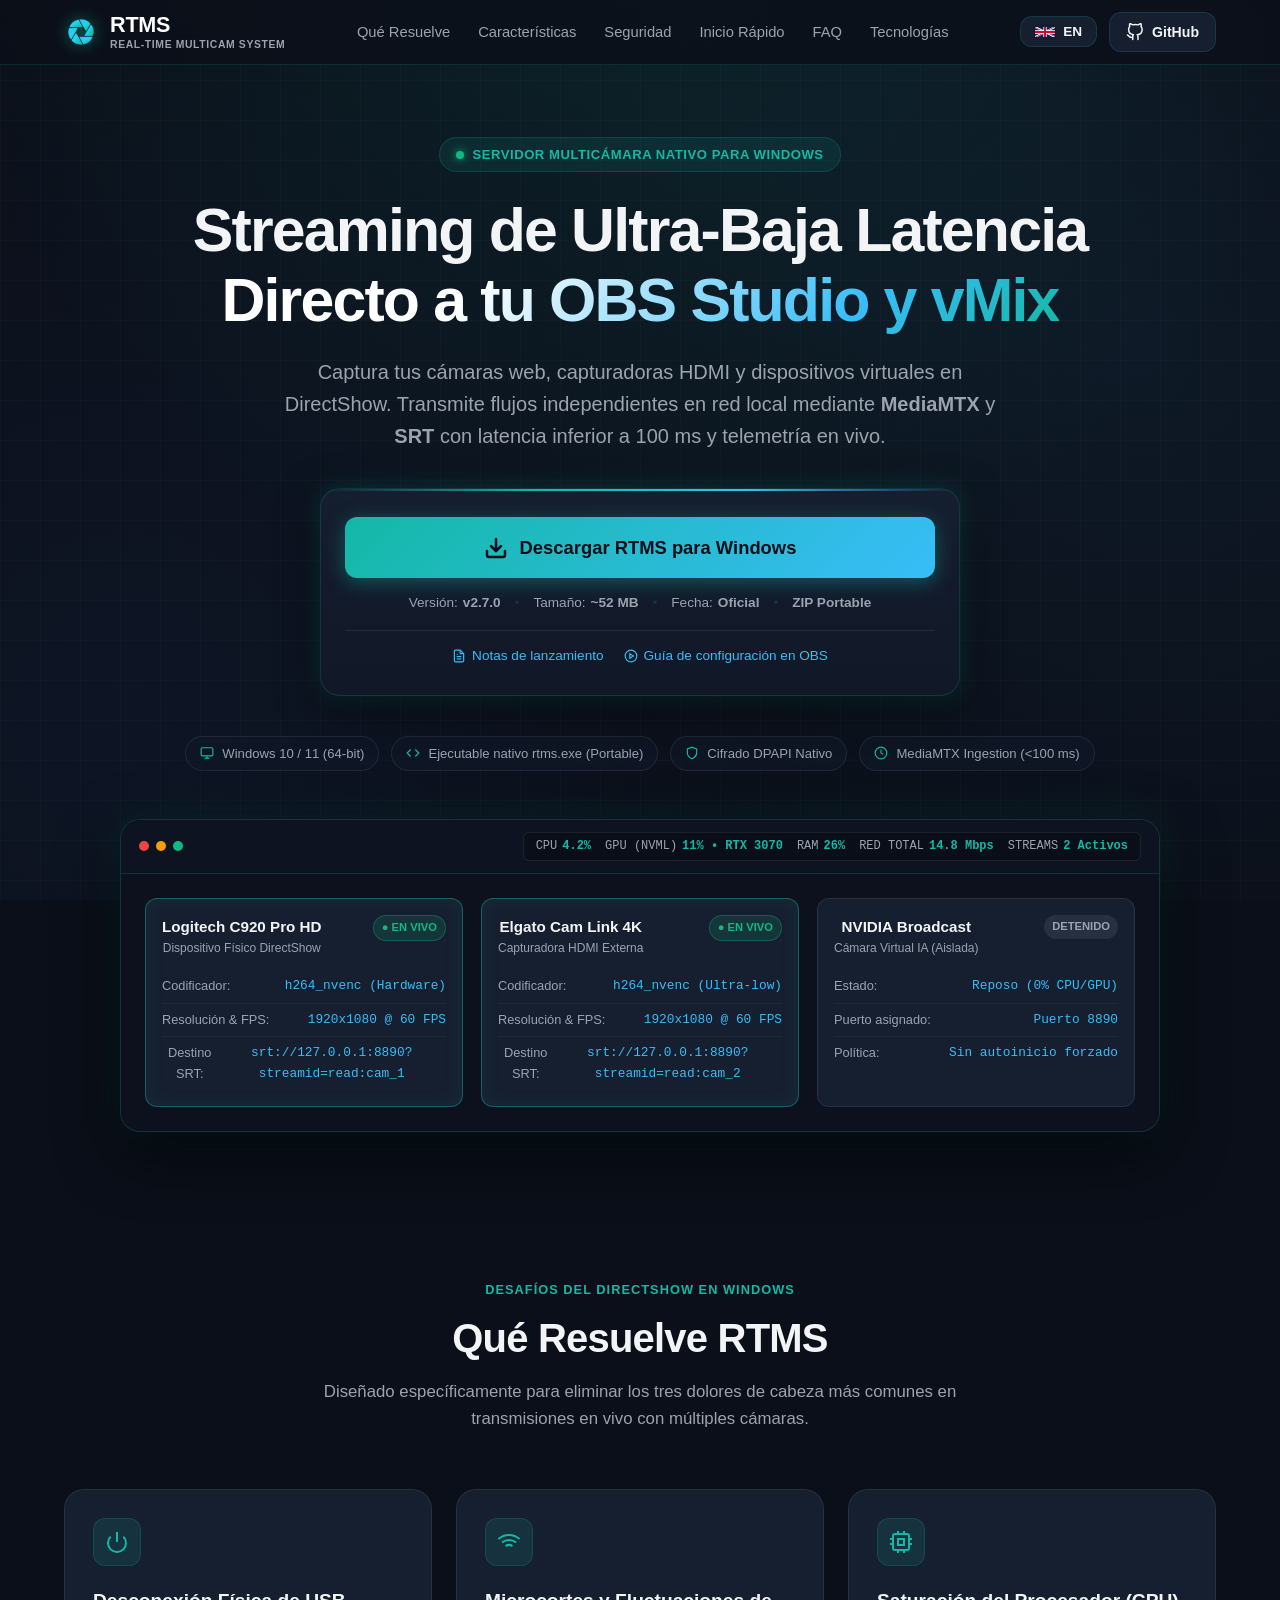
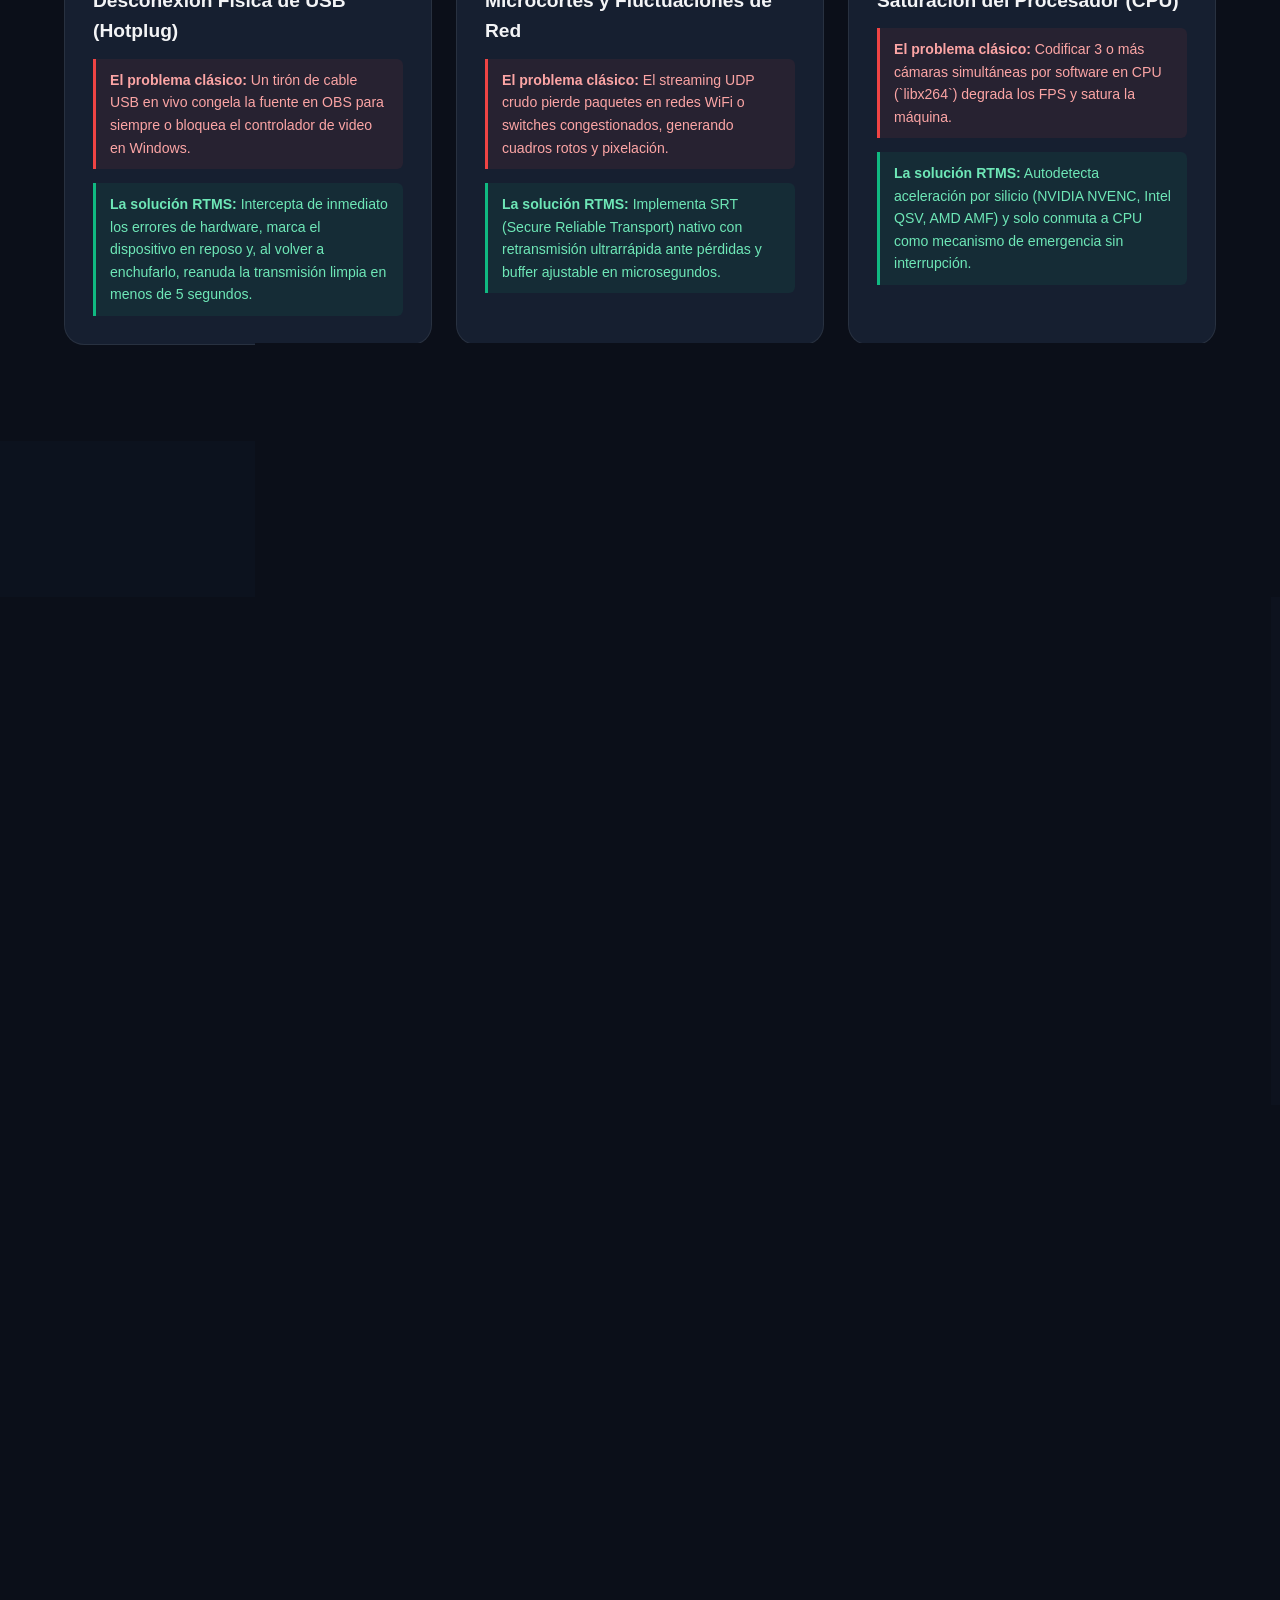
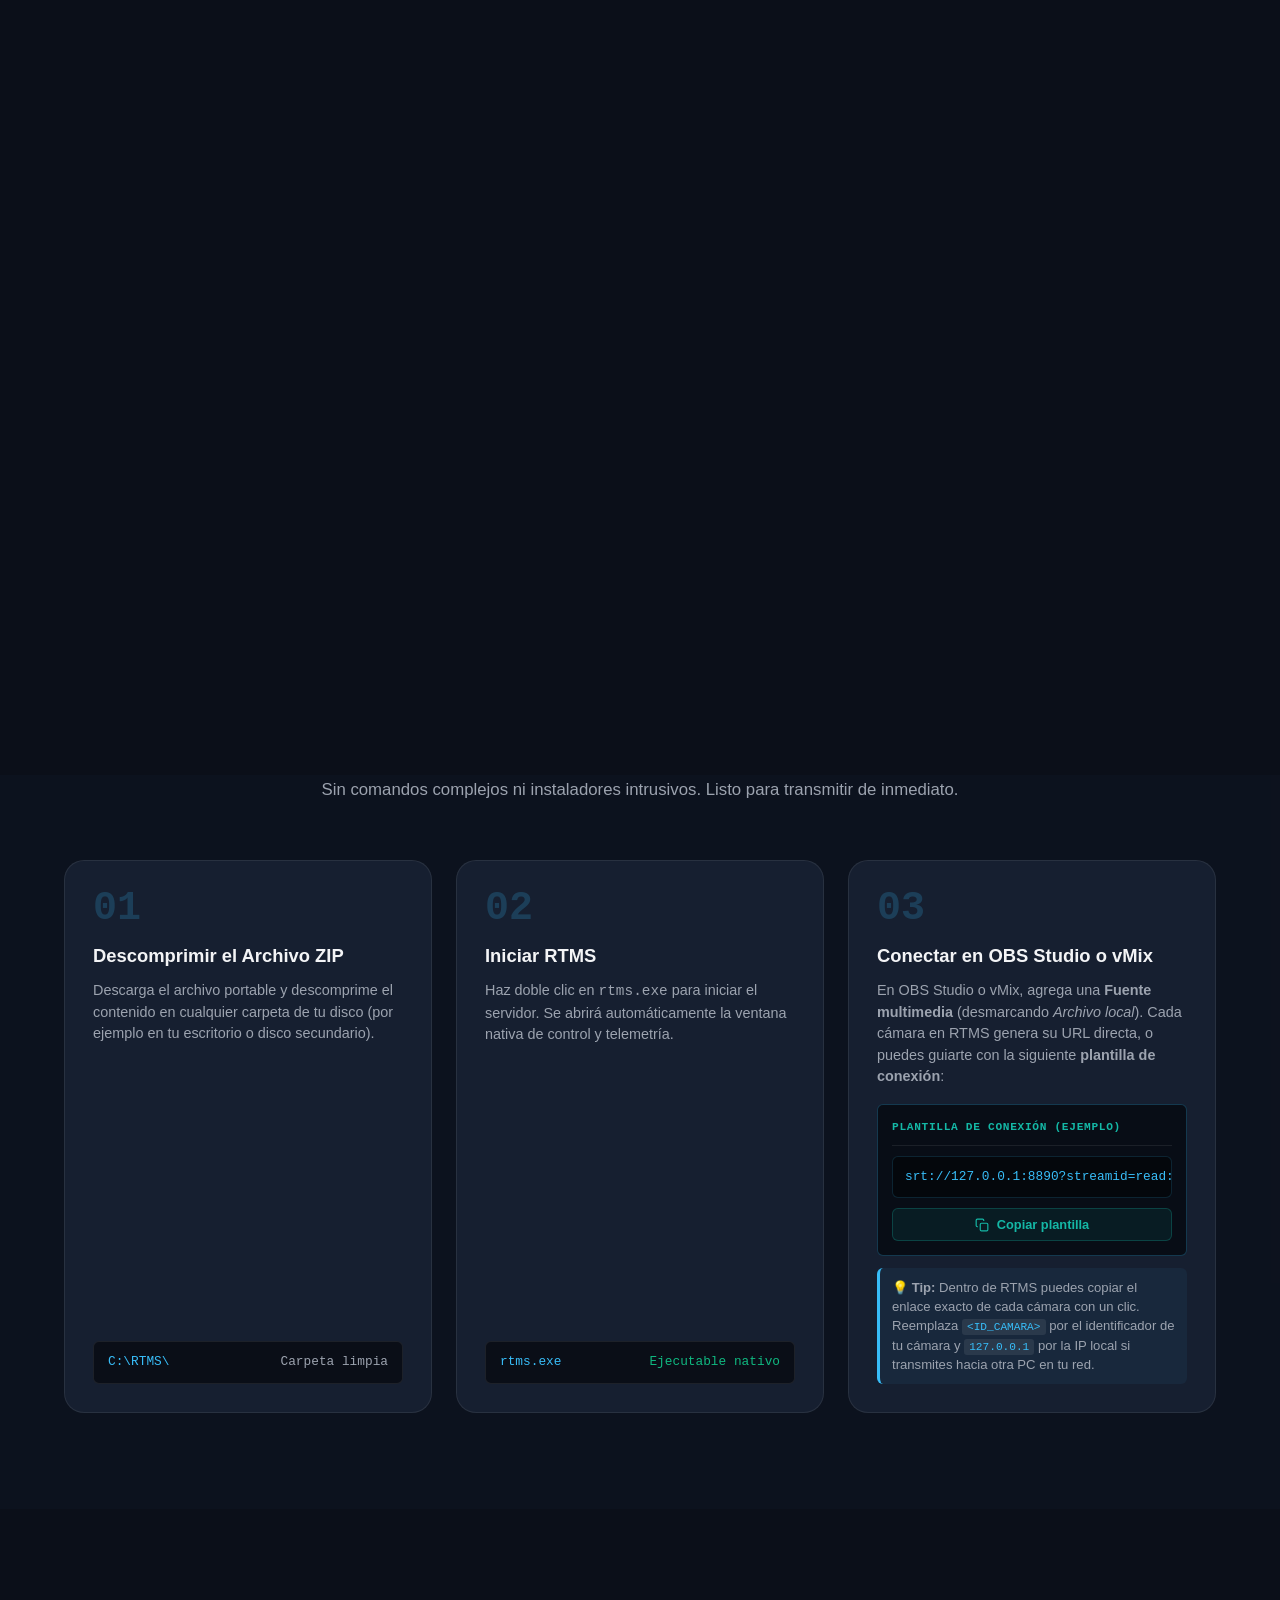
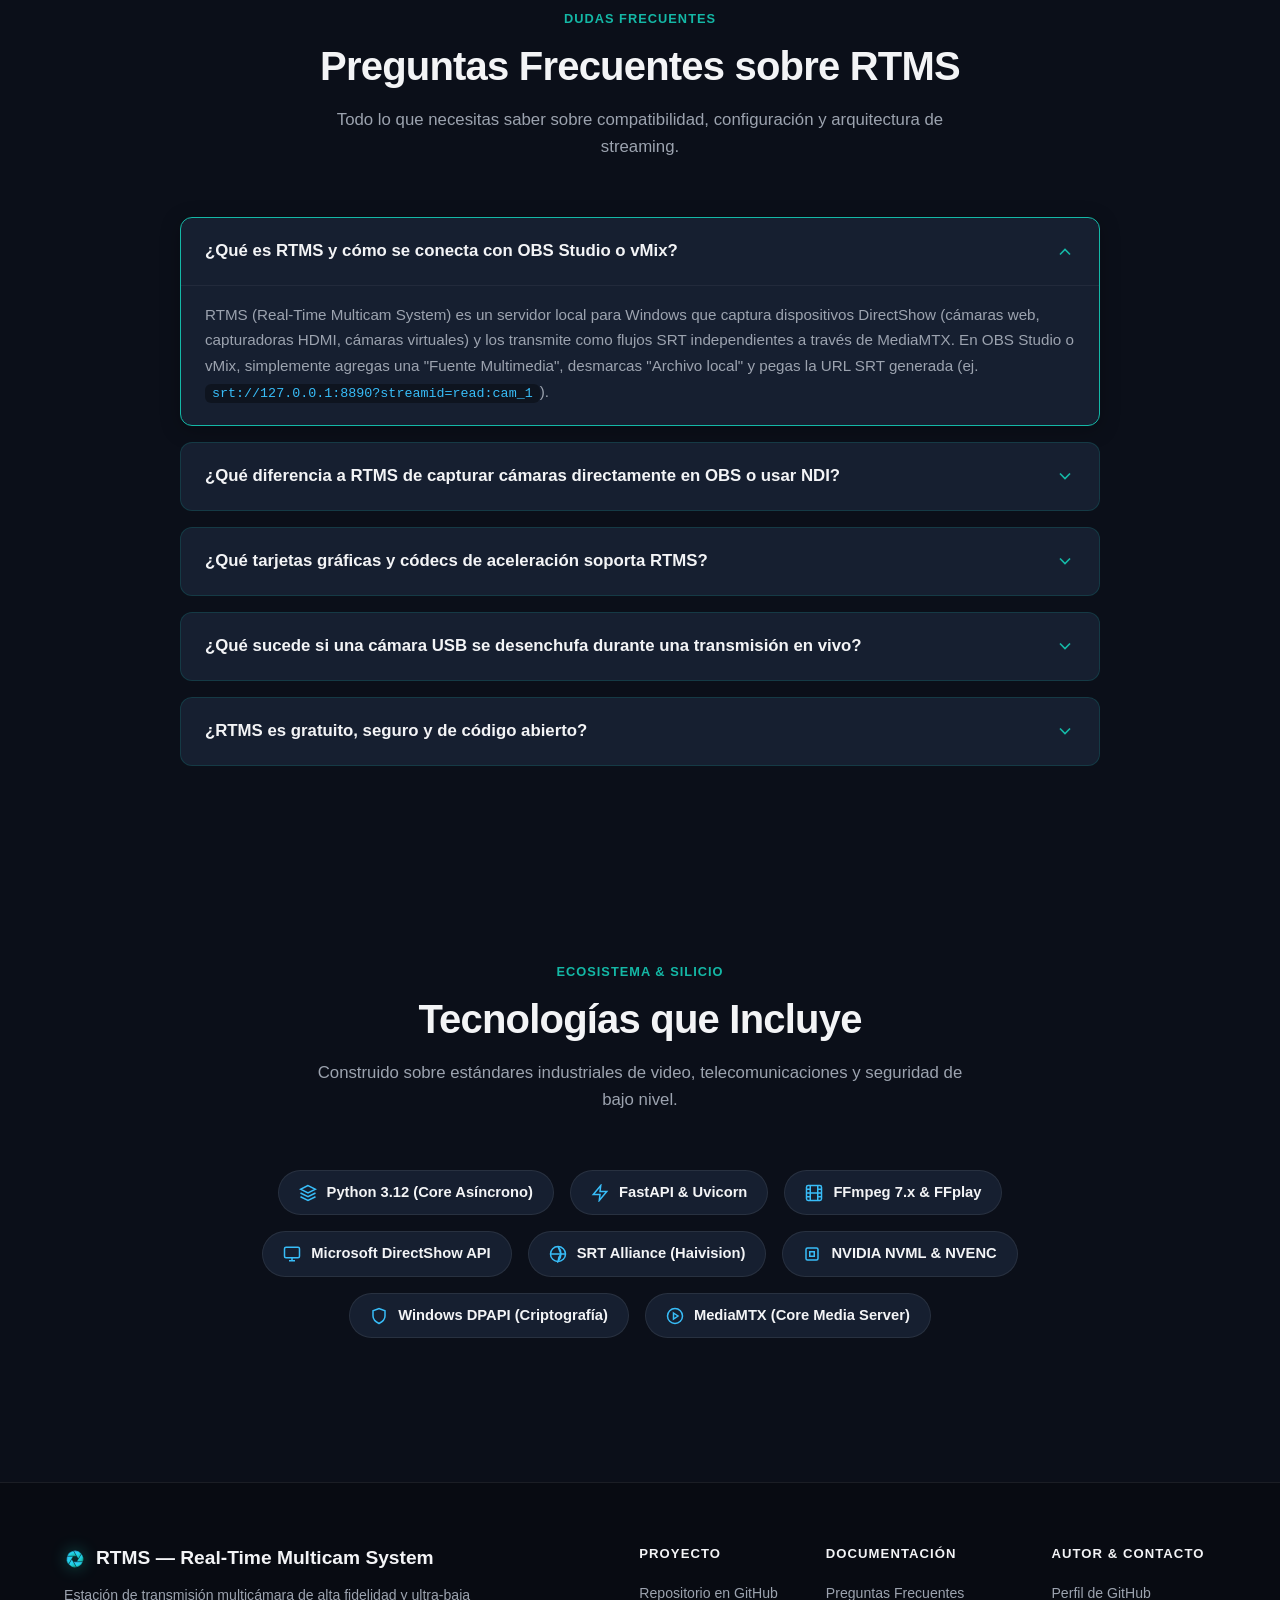
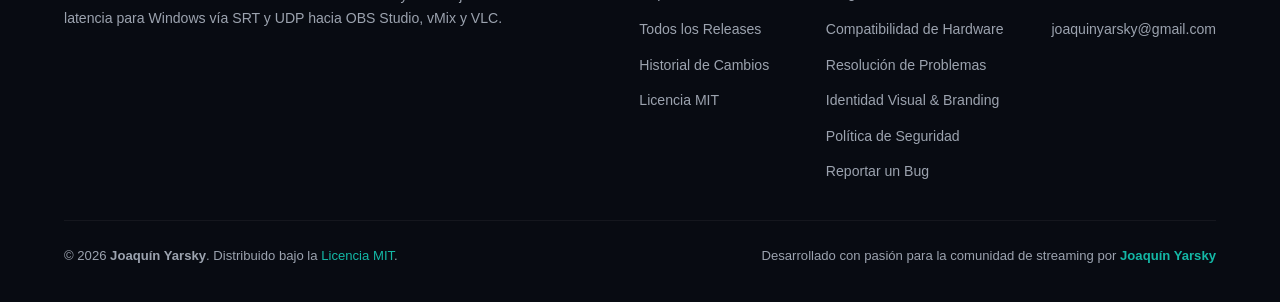
==== commit 248e21bc: "release: RTMS v2.7.0 — ultra-low latency, zero GPU bloat, official branding & hardened security" ====
--- a/site/index.html
+++ b/site/index.html
@@ -70,7 +70,7 @@
           "operatingSystem": "Windows 10, Windows 11",
           "applicationCategory": "MultimediaApplication",
           "applicationSubCategory": "Broadcasting & Video Streaming",
-          "softwareVersion": "2.6.0",
+          "softwareVersion": "2.7.0",
           "license": "https://github.com/FJYarsky/RTMS/blob/main/LICENSE",
           "url": "https://fjyarsky.github.io/RTMS/",
           "downloadUrl": "https://github.com/FJYarsky/RTMS/releases/latest",
@@ -219,7 +219,7 @@
                 </a>
 
                 <div class="download-meta">
-                    <span><span data-i18n="meta_ver">Versión:</span> <strong class="highlight" id="download-tag">v2.6.0</strong></span>
+                    <span><span data-i18n="meta_ver">Versión:</span> <strong class="highlight" id="download-tag">v2.7.0</strong></span>
                     <span class="bullet">•</span>
                     <span><span data-i18n="meta_size">Tamaño:</span> <strong class="highlight" id="download-size">~52 MB</strong></span>
                     <span class="bullet">•</span>
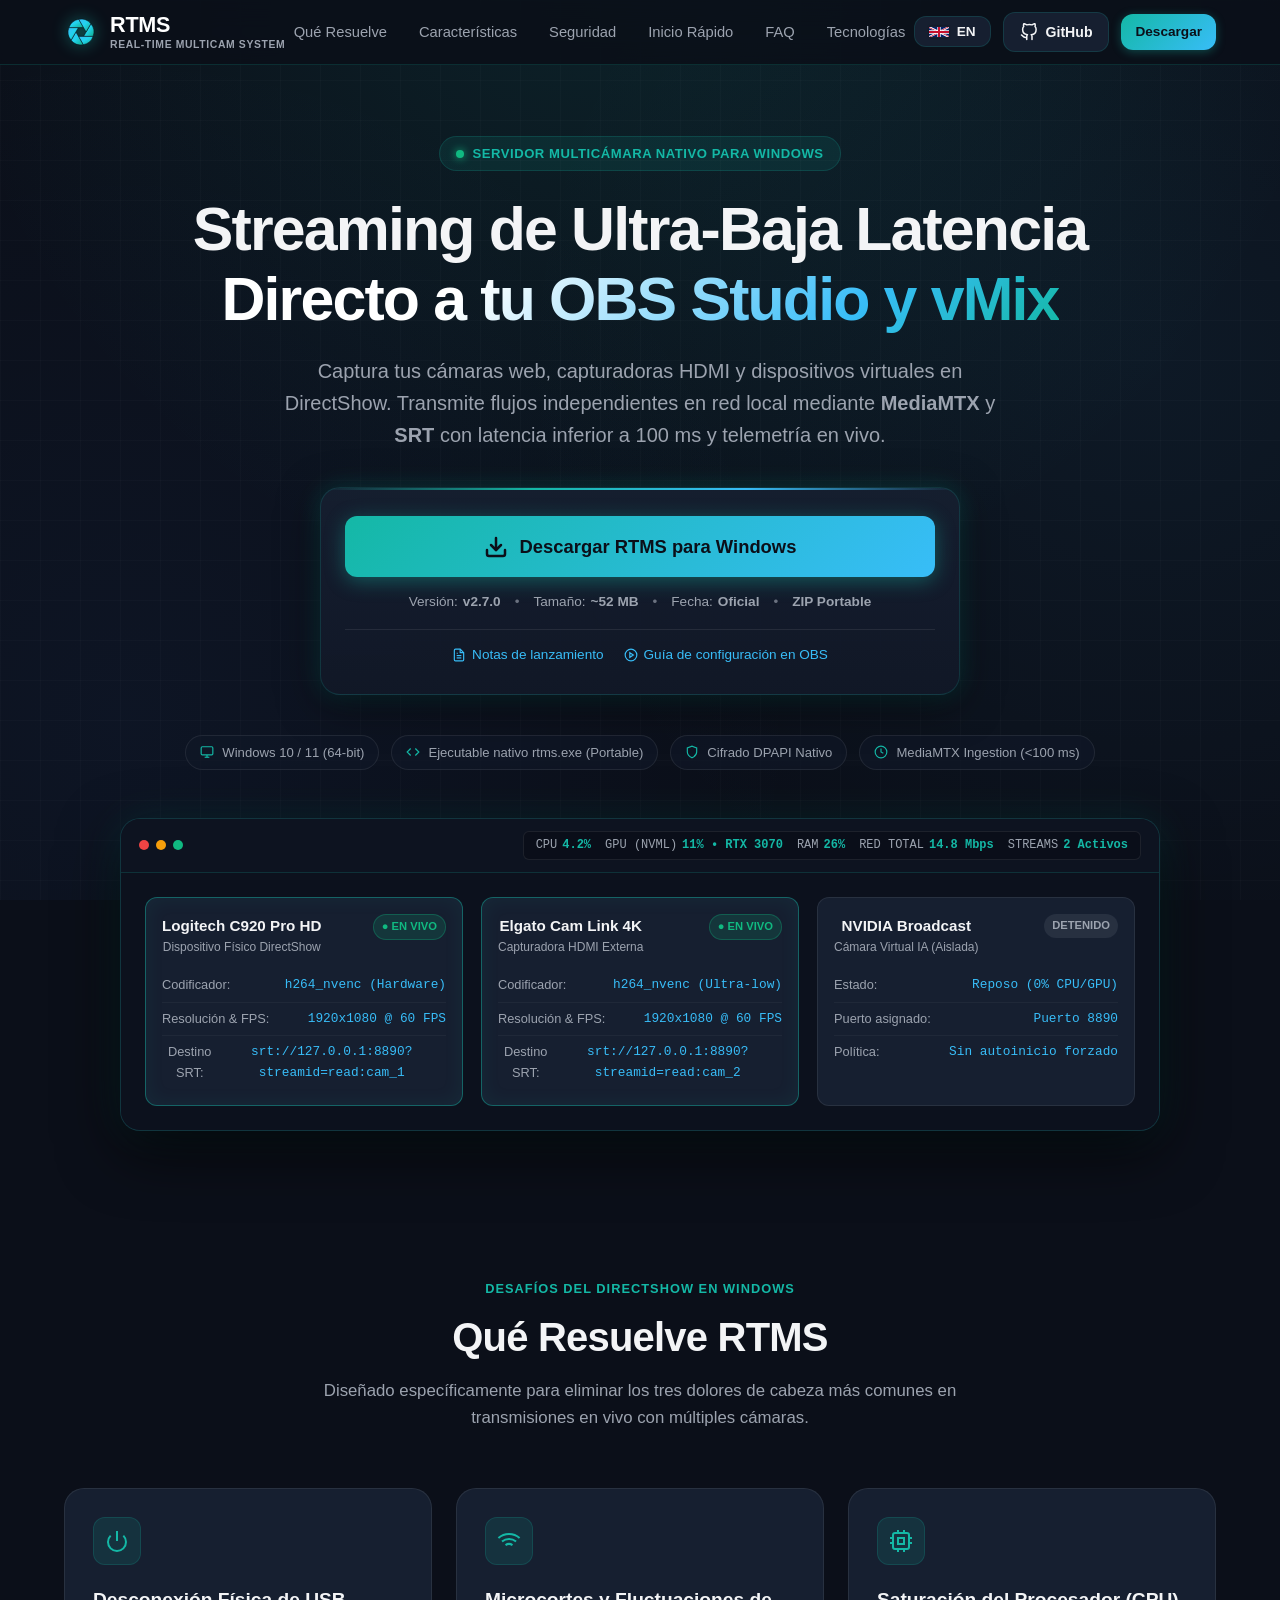
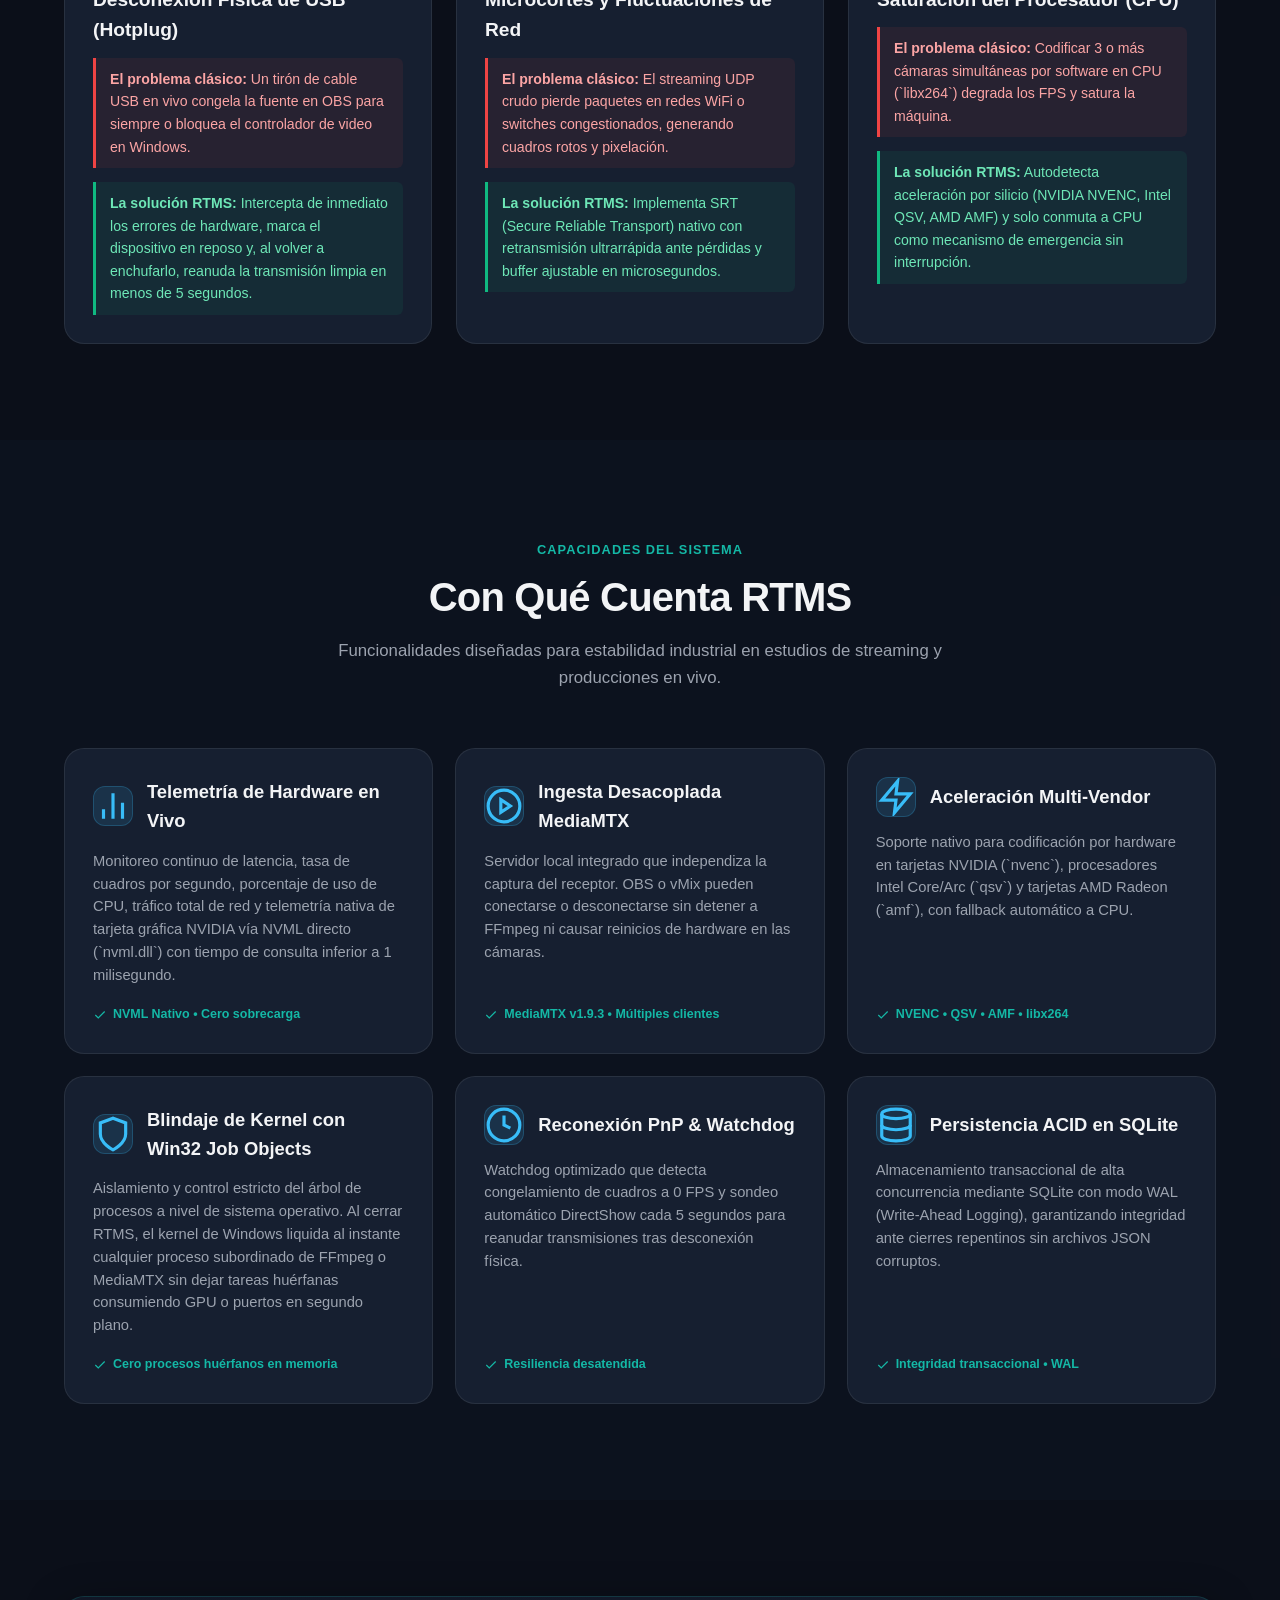
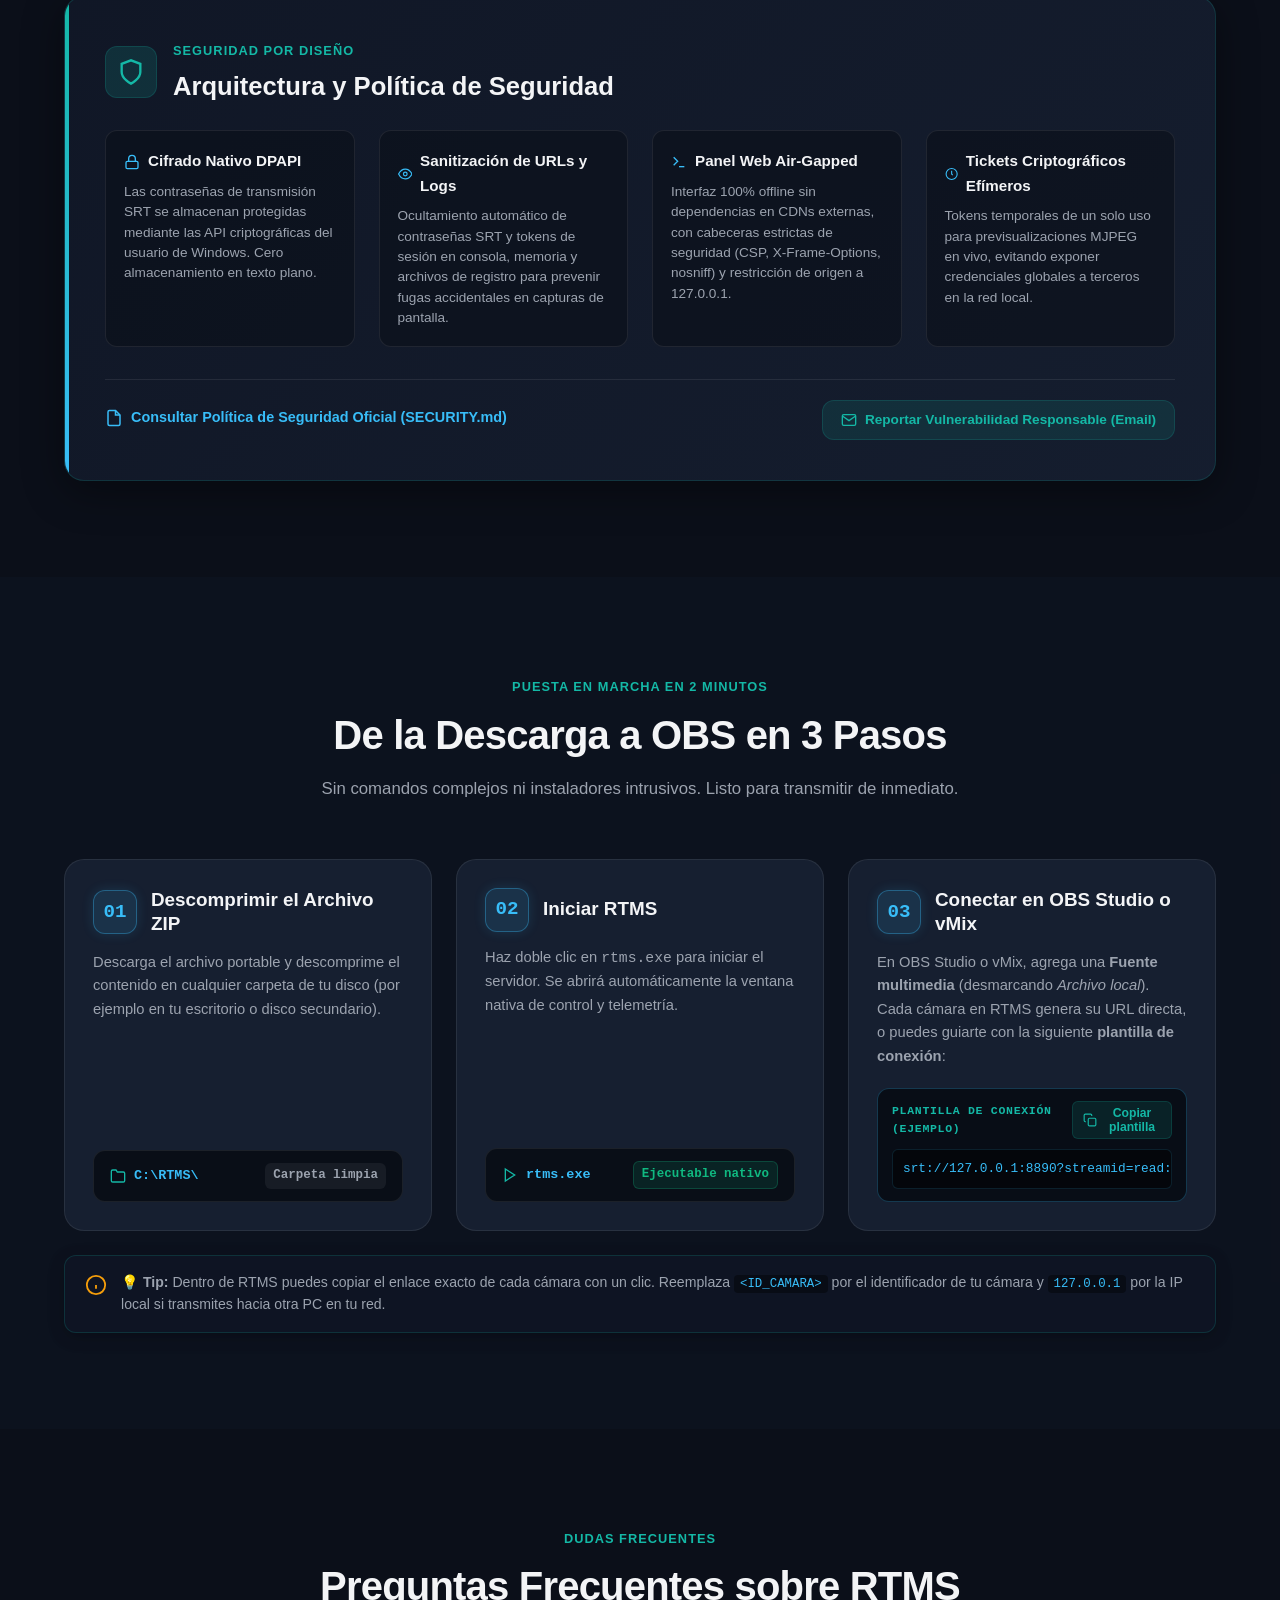
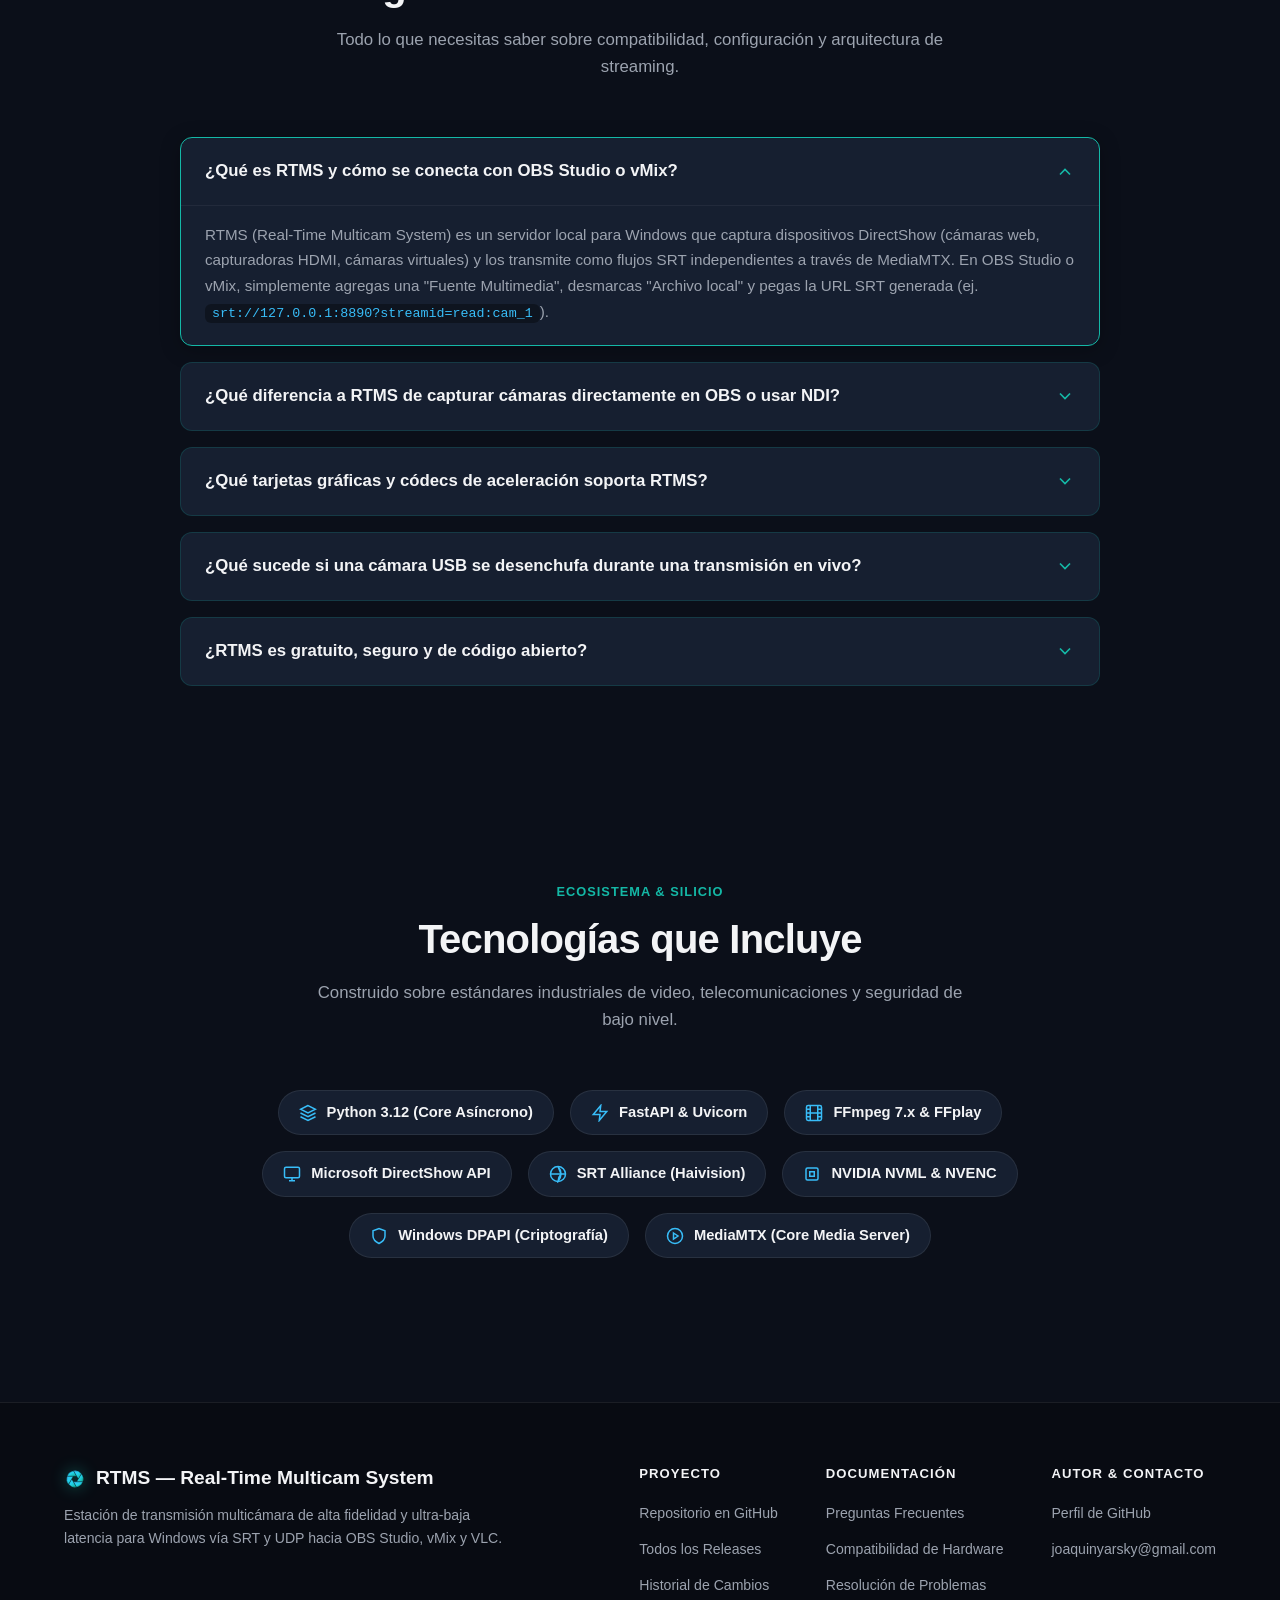
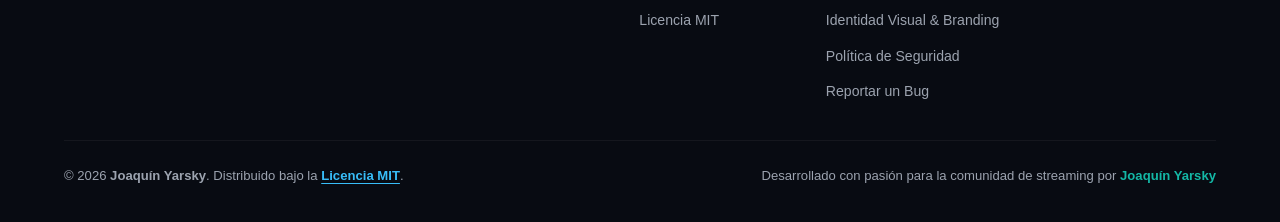
==== commit 99693d39: "feat(site): overhaul de accesibilidad WCAG AAA, header fijo y correccion de espaciados" ====
--- a/site/index.html
+++ b/site/index.html
@@ -138,11 +138,14 @@
 </head>
 <body>
 
+    <!-- ACCESSIBILITY: SKIP LINK PARA NAVEGACIÓN POR TECLADO -->
+    <a href="#main-content" class="skip-link" data-i18n="skip_to_content">Saltar al contenido principal</a>
+
     <!-- NAVBAR NAVEGACIÓN -->
     <header class="navbar">
         <div class="container navbar-inner">
-            <a href="#" class="brand">
-                <img src="isotype.svg" class="brand-logo-svg" alt="RTMS — Real-Time Multicam System Isotipo Logo" width="36" height="36">
+            <a href="#" class="brand" aria-label="RTMS — Inicio">
+                <img src="isotype.svg" class="brand-logo-svg" alt="" aria-hidden="true" width="36" height="36">
                 <div class="brand-content">
                     <div class="brand-top">
                         <span class="brand-title">RTMS</span>
@@ -151,8 +154,8 @@
                 </div>
             </a>
 
-            <nav>
-                <ul class="nav-menu">
+            <nav aria-label="Navegación principal">
+                <ul class="nav-menu" id="nav-menu">
                     <li><a href="#que-resuelve" class="nav-link" data-i18n="nav_resolve">Qué Resuelve</a></li>
                     <li><a href="#caracteristicas" class="nav-link" data-i18n="nav_features">Características</a></li>
                     <li><a href="#seguridad" class="nav-link" data-i18n="nav_security">Seguridad</a></li>
@@ -165,7 +168,7 @@
             <div class="nav-cta-group">
                 <!-- Botón Selector de Idioma (Bandera UK por defecto para cambiar a EN) -->
                 <button id="lang-toggle-btn" class="btn-lang" title="Switch to English" aria-label="Switch to English">
-                    <svg class="flag-icon" viewBox="0 0 60 30" width="20" height="12" xmlns="http://www.w3.org/2000/svg">
+                    <svg class="flag-icon" viewBox="0 0 60 30" width="20" height="12" xmlns="http://www.w3.org/2000/svg" aria-hidden="true">
                         <clipPath id="nav-uk-clip"><path d="M0,0 v30 h60 v-30 z"/></clipPath>
                         <clipPath id="nav-uk-diag"><path d="M30,15 h30 v15 z v15 h-30 z h-30 v-15 z v-15 h30 z"/></clipPath>
                         <g clip-path="url(#nav-uk-clip)">
@@ -179,25 +182,45 @@
                     <span>EN</span>
                 </button>
 
-                <a href="https://github.com/FJYarsky/RTMS" target="_blank" rel="noopener" class="btn-github">
+                <a href="https://github.com/FJYarsky/RTMS" target="_blank" rel="noopener" class="btn-github" aria-label="Repositorio de RTMS en GitHub" title="Repositorio de RTMS en GitHub">
                     <svg aria-hidden="true" width="18" height="18" viewBox="0 0 24 24" fill="none" stroke="currentColor" stroke-width="2" stroke-linecap="round" stroke-linejoin="round">
                         <path d="M9 19c-5 1.5-5-2.5-7-3m14 6v-3.87a3.37 3.37 0 0 0-.94-2.61c3.14-.35 6.44-1.54 6.44-7A5.44 5.44 0 0 0 20 4.77 5.07 5.07 0 0 0 19.91 1S18.73.65 16 2.48a13.38 13.38 0 0 0-7 0C6.27.65 5.09 1 5.09 1A5.07 5.07 0 0 0 5 4.77a5.44 5.44 0 0 0-1.5 3.78c0 5.42 3.3 6.61 6.44 7A3.37 3.37 0 0 0 9 18.13V22"></path>
                     </svg>
                     <span>GitHub</span>
                 </a>
+
+                <a href="#primary-download-btn" class="btn-nav-download" data-i18n="nav_download" aria-label="Descargar RTMS para Windows">
+                    <svg aria-hidden="true" width="14" height="14" viewBox="0 0 24 24" fill="none" stroke="currentColor" stroke-width="2.5" stroke-linecap="round" stroke-linejoin="round">
+                        <path d="M21 15v4a2 2 0 0 1-2 2H5a2 2 0 0 1-2-2v-4"></path>
+                        <polyline points="7 10 12 15 17 10"></polyline>
+                        <line x1="12" y1="15" x2="12" y2="3"></line>
+                    </svg>
+                    <span>Descargar</span>
+                </a>
+
+                <!-- Botón Menú Móvil Accesible -->
+                <button id="nav-toggle-btn" class="nav-toggle-btn" aria-label="Abrir menú de navegación" aria-expanded="false" aria-controls="nav-menu">
+                    <svg aria-hidden="true" width="22" height="22" viewBox="0 0 24 24" fill="none" stroke="currentColor" stroke-width="2" stroke-linecap="round" stroke-linejoin="round">
+                        <line x1="3" y1="12" x2="21" y2="12" class="line-mid"></line>
+                        <line x1="3" y1="6" x2="21" y2="6" class="line-top"></line>
+                        <line x1="3" y1="18" x2="21" y2="18" class="line-bottom"></line>
+                    </svg>
+                </button>
             </div>
         </div>
     </header>
 
+    <main id="main-content" role="main">
+
     <!-- HERO SECTION: EL CENTRO DE DESCARGA -->
-    <section class="hero">
+    <section class="hero" id="hero" role="region" aria-labelledby="hero-title">
         <div class="container">
             <div class="hero-pill">
                 <div class="hero-pill-dot"></div>
                 <span data-i18n="hero_pill">Servidor Multicámara Nativo para Windows</span>
             </div>
 
-            <h1 class="hero-title">
+            <h1 class="hero-title" id="hero-title">
                 <span data-i18n="hero_title_1">Streaming de Ultra-Baja Latencia</span><br>
                 <span class="gradient-text" data-i18n="hero_title_2">Directo a tu OBS Studio y vMix</span>
             </h1>
@@ -390,7 +413,7 @@
     </section>
 
     <!-- SECCIÓN: QUÉ RESUELVE -->
-    <section class="section" id="que-resuelve" aria-labelledby="que-resuelve-title">
+    <section class="section" id="que-resuelve" role="region" aria-labelledby="que-resuelve-title">
         <div class="container">
             <div class="section-header">
                 <span class="section-tag" data-i18n="resolve_tag">Desafíos del DirectShow en Windows</span>
@@ -466,7 +489,7 @@
     </section>
 
     <!-- SECCIÓN: CON QUÉ CUENTA (GRID 100% SIMÉTRICO) -->
-    <section class="section" id="caracteristicas" aria-labelledby="caracteristicas-title" style="background: rgba(17, 24, 39, 0.4);">
+    <section class="section" id="caracteristicas" role="region" aria-labelledby="caracteristicas-title" style="background: rgba(17, 24, 39, 0.4);">
         <div class="container">
             <div class="section-header">
                 <span class="section-tag" data-i18n="bento_tag">Capacidades del Sistema</span>
@@ -481,7 +504,7 @@
                 <div class="bento-item">
                     <div class="bento-header">
                         <div class="bento-icon">
-                            <svg viewBox="0 0 24 24" fill="none" stroke="currentColor" stroke-width="2">
+                            <svg viewBox="0 0 24 24" fill="none" stroke="currentColor" stroke-width="2" aria-hidden="true">
                                 <line x1="18" y1="20" x2="18" y2="10"></line>
                                 <line x1="12" y1="20" x2="12" y2="4"></line>
                                 <line x1="6" y1="20" x2="6" y2="14"></line>
@@ -493,7 +516,7 @@
                         Monitoreo continuo de latencia, tasa de cuadros por segundo, porcentaje de uso de CPU, tráfico total de red y telemetría nativa de tarjeta gráfica NVIDIA vía NVML directo (`nvml.dll`) con tiempo de consulta inferior a 1 milisegundo.
                     </p>
                     <div class="bento-tag">
-                        <svg width="14" height="14" viewBox="0 0 24 24" fill="none" stroke="currentColor" stroke-width="2"><polyline points="20 6 9 17 4 12"></polyline></svg>
+                        <svg width="14" height="14" viewBox="0 0 24 24" fill="none" stroke="currentColor" stroke-width="2" aria-hidden="true"><polyline points="20 6 9 17 4 12"></polyline></svg>
                         <span data-i18n="b1_tag">NVML Nativo &bull; Cero sobrecarga</span>
                     </div>
                 </div>
@@ -502,7 +525,7 @@
                 <div class="bento-item">
                     <div class="bento-header">
                         <div class="bento-icon">
-                            <svg viewBox="0 0 24 24" fill="none" stroke="currentColor" stroke-width="2">
+                            <svg viewBox="0 0 24 24" fill="none" stroke="currentColor" stroke-width="2" aria-hidden="true">
                                 <circle cx="12" cy="12" r="10"></circle>
                                 <polygon points="10 8 16 12 10 16 10 8"></polygon>
                             </svg>
@@ -513,7 +536,7 @@
                         Servidor local integrado que independiza la captura del receptor. OBS o vMix pueden conectarse o desconectarse sin detener a FFmpeg ni causar reinicios de hardware en las cámaras.
                     </p>
                     <div class="bento-tag">
-                        <svg width="14" height="14" viewBox="0 0 24 24" fill="none" stroke="currentColor" stroke-width="2"><polyline points="20 6 9 17 4 12"></polyline></svg>
+                        <svg width="14" height="14" viewBox="0 0 24 24" fill="none" stroke="currentColor" stroke-width="2" aria-hidden="true"><polyline points="20 6 9 17 4 12"></polyline></svg>
                         <span data-i18n="b2_tag">MediaMTX v1.9.3 &bull; Múltiples clientes</span>
                     </div>
                 </div>
@@ -522,7 +545,7 @@
                 <div class="bento-item">
                     <div class="bento-header">
                         <div class="bento-icon">
-                            <svg viewBox="0 0 24 24" fill="none" stroke="currentColor" stroke-width="2">
+                            <svg viewBox="0 0 24 24" fill="none" stroke="currentColor" stroke-width="2" aria-hidden="true">
                                 <polygon points="13 2 3 14 12 14 11 22 21 10 12 10 13 2"></polygon>
                             </svg>
                         </div>
@@ -532,7 +555,7 @@
                         Soporte nativo para codificación por hardware en tarjetas NVIDIA (`nvenc`), procesadores Intel Core/Arc (`qsv`) y tarjetas AMD Radeon (`amf`), con fallback automático a CPU.
                     </p>
                     <div class="bento-tag">
-                        <svg width="14" height="14" viewBox="0 0 24 24" fill="none" stroke="currentColor" stroke-width="2"><polyline points="20 6 9 17 4 12"></polyline></svg>
+                        <svg width="14" height="14" viewBox="0 0 24 24" fill="none" stroke="currentColor" stroke-width="2" aria-hidden="true"><polyline points="20 6 9 17 4 12"></polyline></svg>
                         <span data-i18n="b3_tag">NVENC &bull; QSV &bull; AMF &bull; libx264</span>
                     </div>
                 </div>
@@ -541,7 +564,7 @@
                 <div class="bento-item">
                     <div class="bento-header">
                         <div class="bento-icon">
-                            <svg viewBox="0 0 24 24" fill="none" stroke="currentColor" stroke-width="2">
+                            <svg viewBox="0 0 24 24" fill="none" stroke="currentColor" stroke-width="2" aria-hidden="true">
                                 <path d="M12 22s8-4 8-10V5l-8-3-8 3v7c0 6 8 10 8 10z"></path>
                             </svg>
                         </div>
@@ -551,7 +574,7 @@
                         Aislamiento y control estricto del árbol de procesos a nivel de sistema operativo. Al cerrar RTMS, el kernel de Windows liquida al instante cualquier proceso subordinado de FFmpeg o MediaMTX sin dejar tareas huérfanas consumiendo GPU o puertos en segundo plano.
                     </p>
                     <div class="bento-tag">
-                        <svg width="14" height="14" viewBox="0 0 24 24" fill="none" stroke="currentColor" stroke-width="2"><polyline points="20 6 9 17 4 12"></polyline></svg>
+                        <svg width="14" height="14" viewBox="0 0 24 24" fill="none" stroke="currentColor" stroke-width="2" aria-hidden="true"><polyline points="20 6 9 17 4 12"></polyline></svg>
                         <span data-i18n="b4_tag">Cero procesos huérfanos en memoria</span>
                     </div>
                 </div>
@@ -560,7 +583,7 @@
                 <div class="bento-item">
                     <div class="bento-header">
                         <div class="bento-icon">
-                            <svg viewBox="0 0 24 24" fill="none" stroke="currentColor" stroke-width="2">
+                            <svg viewBox="0 0 24 24" fill="none" stroke="currentColor" stroke-width="2" aria-hidden="true">
                                 <circle cx="12" cy="12" r="10"></circle>
                                 <polyline points="12 6 12 12 16 14"></polyline>
                             </svg>
@@ -571,7 +594,7 @@
                         Watchdog optimizado que detecta congelamiento de cuadros a 0 FPS y sondeo automático DirectShow cada 5 segundos para reanudar transmisiones tras desconexión física.
                     </p>
                     <div class="bento-tag">
-                        <svg width="14" height="14" viewBox="0 0 24 24" fill="none" stroke="currentColor" stroke-width="2"><polyline points="20 6 9 17 4 12"></polyline></svg>
+                        <svg width="14" height="14" viewBox="0 0 24 24" fill="none" stroke="currentColor" stroke-width="2" aria-hidden="true"><polyline points="20 6 9 17 4 12"></polyline></svg>
                         <span data-i18n="b5_tag">Resiliencia desatendida</span>
                     </div>
                 </div>
@@ -580,7 +603,7 @@
                 <div class="bento-item">
                     <div class="bento-header">
                         <div class="bento-icon">
-                            <svg viewBox="0 0 24 24" fill="none" stroke="currentColor" stroke-width="2">
+                            <svg viewBox="0 0 24 24" fill="none" stroke="currentColor" stroke-width="2" aria-hidden="true">
                                 <ellipse cx="12" cy="5" rx="9" ry="3"></ellipse>
                                 <path d="M21 12c0 1.66-4 3-9 3s-9-1.34-9-3"></path>
                                 <path d="M3 5v14c0 1.66 4 3 9 3s9-1.34 9-3V5"></path>
@@ -592,7 +615,7 @@
                         Almacenamiento transaccional de alta concurrencia mediante SQLite con modo WAL (Write-Ahead Logging), garantizando integridad ante cierres repentinos sin archivos JSON corruptos.
                     </p>
                     <div class="bento-tag">
-                        <svg width="14" height="14" viewBox="0 0 24 24" fill="none" stroke="currentColor" stroke-width="2"><polyline points="20 6 9 17 4 12"></polyline></svg>
+                        <svg width="14" height="14" viewBox="0 0 24 24" fill="none" stroke="currentColor" stroke-width="2" aria-hidden="true"><polyline points="20 6 9 17 4 12"></polyline></svg>
                         <span data-i18n="b6_tag">Integridad transaccional &bull; WAL</span>
                     </div>
                 </div>
@@ -601,12 +624,12 @@
     </section>
 
     <!-- SECCIÓN: PILAR DE SEGURIDAD (SECURITY.MD & DPAPI) -->
-    <section class="section" id="seguridad" aria-labelledby="seguridad-title">
+    <section class="section" id="seguridad" role="region" aria-labelledby="seguridad-title">
         <div class="container">
             <div class="security-banner">
                 <div class="security-header">
                     <div class="security-icon">
-                        <svg width="28" height="28" viewBox="0 0 24 24" fill="none" stroke="currentColor" stroke-width="2">
+                        <svg width="28" height="28" viewBox="0 0 24 24" fill="none" stroke="currentColor" stroke-width="2" aria-hidden="true">
                             <path d="M12 22s8-4 8-10V5l-8-3-8 3v7c0 6 8 10 8 10z"></path>
                         </svg>
                     </div>
@@ -619,7 +642,7 @@
                 <div class="security-grid">
                     <div class="security-card">
                         <div class="sec-title">
-                            <svg viewBox="0 0 24 24" fill="none" stroke="currentColor" stroke-width="2"><rect x="3" y="11" width="18" height="11" rx="2" ry="2"></rect><path d="M7 11V7a5 5 0 0 1 10 0v4"></path></svg>
+                            <svg viewBox="0 0 24 24" fill="none" stroke="currentColor" stroke-width="2" aria-hidden="true"><rect x="3" y="11" width="18" height="11" rx="2" ry="2"></rect><path d="M7 11V7a5 5 0 0 1 10 0v4"></path></svg>
                             <span data-i18n="sec_c1_title">Cifrado Nativo DPAPI</span>
                         </div>
                         <p class="sec-desc" data-i18n="sec_c1_desc">
@@ -629,7 +652,7 @@
 
                     <div class="security-card">
                         <div class="sec-title">
-                            <svg viewBox="0 0 24 24" fill="none" stroke="currentColor" stroke-width="2"><path d="M1 12s4-8 11-8 11 8 11 8-4 8-11 8-11-8-11-8z"></path><circle cx="12" cy="12" r="3"></circle></svg>
+                            <svg viewBox="0 0 24 24" fill="none" stroke="currentColor" stroke-width="2" aria-hidden="true"><path d="M1 12s4-8 11-8 11 8 11 8-4 8-11 8-11-8-11-8z"></path><circle cx="12" cy="12" r="3"></circle></svg>
                             <span data-i18n="sec_c2_title">Sanitización de URLs y Logs</span>
                         </div>
                         <p class="sec-desc" data-i18n="sec_c2_desc">
@@ -639,7 +662,7 @@
 
                     <div class="security-card">
                         <div class="sec-title">
-                            <svg viewBox="0 0 24 24" fill="none" stroke="currentColor" stroke-width="2"><polyline points="4 17 10 11 4 5"></polyline><line x1="12" y1="19" x2="20" y2="19"></line></svg>
+                            <svg viewBox="0 0 24 24" fill="none" stroke="currentColor" stroke-width="2" aria-hidden="true"><polyline points="4 17 10 11 4 5"></polyline><line x1="12" y1="19" x2="20" y2="19"></line></svg>
                             <span data-i18n="sec_c3_title">Panel Web Air-Gapped</span>
                         </div>
                         <p class="sec-desc" data-i18n="sec_c3_desc">
@@ -649,7 +672,7 @@
 
                     <div class="security-card">
                         <div class="sec-title">
-                            <svg viewBox="0 0 24 24" fill="none" stroke="currentColor" stroke-width="2"><circle cx="12" cy="12" r="10"></circle><polyline points="12 6 12 12 14 14"></polyline></svg>
+                            <svg viewBox="0 0 24 24" fill="none" stroke="currentColor" stroke-width="2" aria-hidden="true"><circle cx="12" cy="12" r="10"></circle><polyline points="12 6 12 12 14 14"></polyline></svg>
                             <span data-i18n="sec_c4_title">Tickets Criptográficos Efímeros</span>
                         </div>
                         <p class="sec-desc" data-i18n="sec_c4_desc">
@@ -661,13 +684,13 @@
                 <div class="security-footer">
                     <div>
                         <a href="https://github.com/FJYarsky/RTMS/blob/main/SECURITY.md" target="_blank" rel="noopener" class="security-policy-link">
-                            <svg width="18" height="18" viewBox="0 0 24 24" fill="none" stroke="currentColor" stroke-width="2"><path d="M14 2H6a2 2 0 0 0-2 2v16a2 2 0 0 0 2 2h12a2 2 0 0 0 2-2V8z"></path><polyline points="14 2 14 8 20 8"></polyline></svg>
+                            <svg width="18" height="18" viewBox="0 0 24 24" fill="none" stroke="currentColor" stroke-width="2" aria-hidden="true"><path d="M14 2H6a2 2 0 0 0-2 2v16a2 2 0 0 0 2 2h12a2 2 0 0 0 2-2V8z"></path><polyline points="14 2 14 8 20 8"></polyline></svg>
                             <span data-i18n="sec_policy_btn">Consultar Política de Seguridad Oficial (SECURITY.md)</span>
                         </a>
                     </div>
                     <div>
                         <a href="mailto:joaquinyarsky@gmail.com?subject=Vulnerabilidad%20de%20Seguridad%20-%20RTMS" class="security-report-btn">
-                            <svg width="16" height="16" viewBox="0 0 24 24" fill="none" stroke="currentColor" stroke-width="2"><path d="M4 4h16c1.1 0 2 .9 2 2v12c0 1.1-.9 2-2 2H4c-1.1 0-2-.9-2-2V6c0-1.1.9-2 2-2z"></path><polyline points="22,6 12,13 2,6"></polyline></svg>
+                            <svg width="16" height="16" viewBox="0 0 24 24" fill="none" stroke="currentColor" stroke-width="2" aria-hidden="true"><path d="M4 4h16c1.1 0 2 .9 2 2v12c0 1.1-.9 2-2 2H4c-1.1 0-2-.9-2-2V6c0-1.1.9-2 2-2z"></path><polyline points="22,6 12,13 2,6"></polyline></svg>
                             <span data-i18n="sec_report_btn">Reportar Vulnerabilidad Responsable (Email)</span>
                         </a>
                     </div>
@@ -677,7 +700,7 @@
     </section>
 
     <!-- SECCIÓN: INICIO RÁPIDO EN 3 PASOS -->
-    <section class="section" id="como-usar" aria-labelledby="como-usar-title" style="background: rgba(17, 24, 39, 0.4);">
+    <section class="section" id="como-usar" role="region" aria-labelledby="como-usar-title" style="background: rgba(17, 24, 39, 0.4);">
         <div class="container">
             <div class="section-header">
                 <span class="section-tag" data-i18n="step_tag">Puesta en Marcha en 2 Minutos</span>
@@ -690,62 +713,89 @@
             <div class="steps-grid">
                 <!-- Paso 1 -->
                 <div class="step-card">
-                    <div class="step-number">01</div>
-                    <h3 class="step-title" data-i18n="s1_title">Descomprimir el Archivo ZIP</h3>
+                    <div class="step-card-header">
+                        <span class="step-badge" aria-label="Paso 1">01</span>
+                        <h3 class="step-title" data-i18n="s1_title">Descomprimir el Archivo ZIP</h3>
+                    </div>
                     <p class="step-desc" data-i18n="s1_desc">
                         Descarga el archivo portable y descomprime el contenido en cualquier carpeta de tu disco (por ejemplo en tu escritorio o disco secundario).
                     </p>
                     <div class="code-box code-box-simple">
-                        <span>C:\RTMS\</span>
-                        <span style="color: var(--text-muted);" data-i18n="s1_box">Carpeta limpia</span>
+                        <div class="code-box-path">
+                            <svg aria-hidden="true" width="16" height="16" viewBox="0 0 24 24" fill="none" stroke="currentColor" stroke-width="2">
+                                <path d="M22 19a2 2 0 0 1-2 2H4a2 2 0 0 1-2-2V5a2 2 0 0 1 2-2h5l2 3h9a2 2 0 0 1 2 2z"></path>
+                            </svg>
+                            <code>C:\RTMS\</code>
+                        </div>
+                        <span class="code-box-status" data-i18n="s1_box">Carpeta limpia</span>
                     </div>
                 </div>
 
                 <!-- Paso 2 -->
                 <div class="step-card">
-                    <div class="step-number">02</div>
-                    <h3 class="step-title" data-i18n="s2_title">Iniciar RTMS</h3>
+                    <div class="step-card-header">
+                        <span class="step-badge" aria-label="Paso 2">02</span>
+                        <h3 class="step-title" data-i18n="s2_title">Iniciar RTMS</h3>
+                    </div>
                     <p class="step-desc" data-i18n="s2_desc">
                         Haz doble clic en <code>rtms.exe</code> para iniciar el servidor. Se abrirá automáticamente la ventana nativa de control y telemetría.
                     </p>
                     <div class="code-box code-box-simple">
-                        <span>rtms.exe</span>
-                        <span style="color: var(--status-green);" data-i18n="s2_box">● Ejecutable nativo</span>
+                        <div class="code-box-path">
+                            <svg aria-hidden="true" width="16" height="16" viewBox="0 0 24 24" fill="none" stroke="currentColor" stroke-width="2">
+                                <polygon points="5 3 19 12 5 21 5 3"></polygon>
+                            </svg>
+                            <code>rtms.exe</code>
+                        </div>
+                        <span class="code-box-status status-online" data-i18n="s2_box">● Ejecutable nativo</span>
                     </div>
                 </div>
 
                 <!-- Paso 3 -->
                 <div class="step-card">
-                    <div class="step-number">03</div>
-                    <h3 class="step-title" data-i18n="s3_title">Conectar en OBS Studio o vMix</h3>
+                    <div class="step-card-header">
+                        <span class="step-badge" aria-label="Paso 3">03</span>
+                        <h3 class="step-title" data-i18n="s3_title">Conectar en OBS Studio o vMix</h3>
+                    </div>
                     <p class="step-desc" data-i18n="s3_desc">
-                        En OBS Studio o vMix, agrega una <strong>Fuente multimedia</strong> (desmarcando <em>Archivo local</em>). Cada cámara en RTMS genera su URL directa, o puedes guiarte con la siguiente <strong>plantilla de conexión</strong>:
+                        En OBS Studio o vMix, agrega una <strong>Fuente multimedia</strong> (desmarcando <em>Archivo local</em>) y pega la URL directa generada para tu cámara:
                     </p>
                     <div class="code-box code-box-template">
                         <div class="code-box-header">
                             <span class="code-box-tag" data-i18n="s3_tag">Plantilla de Conexión (Ejemplo)</span>
+                            <button class="btn-copy" data-copy-target="obs-srt-sample" title="Copiar plantilla de ejemplo" aria-label="Copiar plantilla de conexión SRT al portapapeles">
+                                <svg aria-hidden="true" width="14" height="14" viewBox="0 0 24 24" fill="none" stroke="currentColor" stroke-width="2">
+                                    <rect x="9" y="9" width="13" height="13" rx="2" ry="2"></rect>
+                                    <path d="M5 15H4a2 2 0 0 1-2-2V4a2 2 0 0 1 2-2h9a2 2 0 0 1 2 2v1"></path>
+                                </svg>
+                                <span class="btn-copy-label" data-i18n="s3_copy_btn">Copiar</span>
+                            </button>
                         </div>
                         <div class="code-box-code-wrapper">
-                            <span id="obs-srt-sample" data-i18n="s3_sample_url">srt://127.0.0.1:8890?streamid=read:<span class="code-param">&lt;ID_CAMARA&gt;</span>&amp;latency=120000</span>
-                        </div>
-                        <button class="btn-copy" data-copy-target="obs-srt-sample" title="Copiar plantilla de ejemplo">
-                            <svg width="14" height="14" viewBox="0 0 24 24" fill="none" stroke="currentColor" stroke-width="2">
-                                <rect x="9" y="9" width="13" height="13" rx="2" ry="2"></rect>
-                                <path d="M5 15H4a2 2 0 0 1-2-2V4a2 2 0 0 1 2-2h9a2 2 0 0 1 2 2v1"></path>
-                            </svg>
-                            <span class="btn-copy-label" data-i18n="s3_copy_btn">Copiar plantilla</span>
-                        </button>
-                    </div>
-                    <div class="step-hint" data-i18n="s3_hint">
-                        💡 <strong>Tip:</strong> Dentro de RTMS puedes copiar el enlace exacto de cada cámara con un clic. Reemplaza <code>&lt;ID_CAMARA&gt;</code> por el identificador de tu cámara y <code>127.0.0.1</code> por la IP local si transmites hacia otra PC en tu red.
-                    </div>
+                            <code id="obs-srt-sample" data-i18n="s3_sample_url">srt://127.0.0.1:8890?streamid=read:<span class="code-param">&lt;ID_CAMARA&gt;</span>&amp;latency=120000</code>
+                        </div>
+                    </div>
+                </div>
+            </div>
+
+            <!-- CALLOUT BANNER DE TIP DE PRODUCCIÓN (EQUILIBRA LOS 3 PASOS) -->
+            <div class="step-hint-banner" role="note" aria-label="Consejo de producción">
+                <div class="step-hint-icon" aria-hidden="true">
+                    <svg width="22" height="22" viewBox="0 0 24 24" fill="none" stroke="currentColor" stroke-width="2" aria-hidden="true">
+                        <circle cx="12" cy="12" r="10"></circle>
+                        <line x1="12" y1="16" x2="12" y2="12"></line>
+                        <line x1="12" y1="8" x2="12.01" y2="8"></line>
+                    </svg>
+                </div>
+                <div class="step-hint-content" data-i18n="s3_hint">
+                    💡 <strong>Tip:</strong> Dentro de RTMS puedes copiar el enlace exacto de cada cámara con un clic. Reemplaza <code>&lt;ID_CAMARA&gt;</code> por el identificador de tu cámara y <code>127.0.0.1</code> por la IP local si transmites hacia otra PC en tu red.
                 </div>
             </div>
         </div>
     </section>
 
     <!-- SECCIÓN: PREGUNTAS FRECUENTES (FAQ & SEO) -->
-    <section class="section" id="faq" aria-labelledby="faq-title">
+    <section class="section" id="faq" role="region" aria-labelledby="faq-title">
         <div class="container">
             <div class="section-header">
                 <span class="section-tag" data-i18n="faq_tag">Dudas Frecuentes</span>
@@ -759,7 +809,7 @@
                 <details class="faq-item" open>
                     <summary class="faq-question">
                         <span data-i18n="faq_q1">¿Qué es RTMS y cómo se conecta con OBS Studio o vMix?</span>
-                        <svg class="faq-icon" viewBox="0 0 24 24" fill="none" stroke="currentColor" stroke-width="2"><polyline points="6 9 12 15 18 9"></polyline></svg>
+                        <svg class="faq-icon" viewBox="0 0 24 24" fill="none" stroke="currentColor" stroke-width="2" aria-hidden="true"><polyline points="6 9 12 15 18 9"></polyline></svg>
                     </summary>
                     <div class="faq-answer">
                         <p data-i18n="faq_a1">RTMS (Real-Time Multicam System) es un servidor local para Windows que captura dispositivos DirectShow (cámaras web, capturadoras HDMI, cámaras virtuales) y los transmite como flujos SRT independientes a través de MediaMTX. En OBS Studio o vMix, simplemente agregas una "Fuente Multimedia", desmarcas "Archivo local" y pegas la URL SRT generada (ej. <code>srt://127.0.0.1:8890?streamid=read:cam_1</code>).</p>
@@ -769,7 +819,7 @@
                 <details class="faq-item">
                     <summary class="faq-question">
                         <span data-i18n="faq_q2">¿Qué diferencia a RTMS de capturar cámaras directamente en OBS o usar NDI?</span>
-                        <svg class="faq-icon" viewBox="0 0 24 24" fill="none" stroke="currentColor" stroke-width="2"><polyline points="6 9 12 15 18 9"></polyline></svg>
+                        <svg class="faq-icon" viewBox="0 0 24 24" fill="none" stroke="currentColor" stroke-width="2" aria-hidden="true"><polyline points="6 9 12 15 18 9"></polyline></svg>
                     </summary>
                     <div class="faq-answer">
                         <p data-i18n="faq_a2">Capturar múltiples cámaras DirectShow directamente en OBS suele congelar el software si un cable USB se desconecta y satura el bus USB. NDI consume gran ancho de banda de red (100-150 Mbps por cámara) y exige licencias propietarias. RTMS desacopla la captura del receptor mediante MediaMTX, cuenta con reconexión automática PnP ante desconexiones físicas, y utiliza SRT con compresión por hardware (NVENC/QSV/AMF), logrando latencia inferior a 100 ms con mínimo consumo de CPU.</p>
@@ -779,7 +829,7 @@
                 <details class="faq-item">
                     <summary class="faq-question">
                         <span data-i18n="faq_q3">¿Qué tarjetas gráficas y códecs de aceleración soporta RTMS?</span>
-                        <svg class="faq-icon" viewBox="0 0 24 24" fill="none" stroke="currentColor" stroke-width="2"><polyline points="6 9 12 15 18 9"></polyline></svg>
+                        <svg class="faq-icon" viewBox="0 0 24 24" fill="none" stroke="currentColor" stroke-width="2" aria-hidden="true"><polyline points="6 9 12 15 18 9"></polyline></svg>
                     </summary>
                     <div class="faq-answer">
                         <p data-i18n="faq_a3">RTMS soporta codificación por hardware nativa: NVIDIA NVENC (<code>h264_nvenc</code>), Intel Quick Sync Video (<code>h264_qsv</code>) y AMD AMF (<code>h264_amf</code>). Si el equipo no cuenta con GPU compatible, activa automáticamente un fallback transparente a CPU (<code>libx264</code>).</p>
@@ -789,7 +839,7 @@
                 <details class="faq-item">
                     <summary class="faq-question">
                         <span data-i18n="faq_q4">¿Qué sucede si una cámara USB se desenchufa durante una transmisión en vivo?</span>
-                        <svg class="faq-icon" viewBox="0 0 24 24" fill="none" stroke="currentColor" stroke-width="2"><polyline points="6 9 12 15 18 9"></polyline></svg>
+                        <svg class="faq-icon" viewBox="0 0 24 24" fill="none" stroke="currentColor" stroke-width="2" aria-hidden="true"><polyline points="6 9 12 15 18 9"></polyline></svg>
                     </summary>
                     <div class="faq-answer">
                         <p data-i18n="faq_a4">El watchdog y el monitor DirectShow de RTMS interceptan la desconexión sin congelar OBS ni bloquear los controladores de Windows. El stream entra en reposo y, en cuanto vuelves a conectar el USB, RTMS reanuda el flujo de video automáticamente en menos de 5 segundos sin reiniciar la aplicación ni interrumpir tu directo.</p>
@@ -799,7 +849,7 @@
                 <details class="faq-item">
                     <summary class="faq-question">
                         <span data-i18n="faq_q5">¿RTMS es gratuito, seguro y de código abierto?</span>
-                        <svg class="faq-icon" viewBox="0 0 24 24" fill="none" stroke="currentColor" stroke-width="2"><polyline points="6 9 12 15 18 9"></polyline></svg>
+                        <svg class="faq-icon" viewBox="0 0 24 24" fill="none" stroke="currentColor" stroke-width="2" aria-hidden="true"><polyline points="6 9 12 15 18 9"></polyline></svg>
                     </summary>
                     <div class="faq-answer">
                         <p data-i18n="faq_a5">Sí. RTMS es 100% de código abierto bajo la Licencia MIT. Su código fuente está auditado en GitHub, no recopila telemetría externa, funciona de forma totalmente aislada ("air-gapped") en red local y cifra credenciales sensibles mediante Windows DPAPI.</p>
@@ -810,7 +860,7 @@
     </section>
 
     <!-- SECCIÓN: TECNOLOGÍAS QUE INCLUYE -->
-    <section class="section" id="tecnologias" aria-labelledby="tecnologias-title">
+    <section class="section" id="tecnologias" role="region" aria-labelledby="tecnologias-title">
         <div class="container">
             <div class="section-header">
                 <span class="section-tag" data-i18n="tech_tag">Ecosistema & Silicio</span>
@@ -857,8 +907,10 @@
         </div>
     </section>
 
+    </main>
+
     <!-- FOOTER: DERECHOS, LICENCIAS Y AUTOR -->
-    <footer class="footer">
+    <footer class="footer" role="contentinfo">
         <div class="container">
             <div class="footer-content">
                 <div class="footer-brand">
@@ -906,10 +958,10 @@
 
             <div class="footer-bottom">
                 <div>
-                    &copy; 2026 <strong>Joaquín Yarsky</strong>. <span data-i18n="footer_license_text">Distribuido bajo la</span> <a href="https://github.com/FJYarsky/RTMS/blob/main/LICENSE" target="_blank" rel="noopener" style="color: var(--teal); text-decoration: none;">Licencia MIT</a>.
+                    &copy; 2026 <strong>Joaquín Yarsky</strong>. <span data-i18n="footer_license_text">Distribuido bajo la</span> <a href="https://github.com/FJYarsky/RTMS/blob/main/LICENSE" target="_blank" rel="noopener" class="footer-license-link">Licencia MIT</a>.
                 </div>
                 <div class="footer-author-badge">
-                    <span data-i18n="footer_credit">Desarrollado con pasión para la comunidad de streaming por</span> <a href="https://github.com/FJYarsky" target="_blank" rel="noopener">Joaquín Yarsky</a>
+                    <span data-i18n="footer_credit">Desarrollado con pasión para la comunidad de streaming por</span> <a href="https://github.com/FJYarsky" target="_blank" rel="noopener" class="footer-author-link">Joaquín Yarsky</a>
                 </div>
             </div>
         </div>
--- a/site/styles.css
+++ b/site/styles.css
@@ -73,8 +73,46 @@
 
 html {
     scroll-behavior: smooth;
+    scroll-padding-top: 84px;
     overflow-x: hidden;
     max-width: 100%;
+}
+
+/* ACCESSIBILITY: Screen Reader Only Utility */
+.sr-only {
+    position: absolute;
+    width: 1px;
+    height: 1px;
+    padding: 0;
+    margin: -1px;
+    overflow: hidden;
+    clip: rect(0, 0, 0, 0);
+    white-space: nowrap;
+    border-width: 0;
+}
+
+/* ACCESSIBILITY: Skip Link para navegación accesible por teclado */
+.skip-link {
+    position: absolute;
+    top: -120px;
+    left: 20px;
+    background: var(--teal);
+    color: #0b0f19;
+    padding: 12px 22px;
+    font-size: 0.95rem;
+    font-weight: 700;
+    border-radius: var(--radius-md);
+    z-index: 99999;
+    text-decoration: none;
+    box-shadow: 0 6px 20px rgba(0, 0, 0, 0.7);
+    transition: top 0.2s cubic-bezier(0.16, 1, 0.3, 1);
+}
+
+.skip-link:focus-visible,
+.skip-link:focus {
+    top: 16px;
+    outline: 2px solid var(--cyan);
+    outline-offset: 3px;
 }
 
 *:focus-visible {
@@ -104,6 +142,7 @@
     overflow-x: hidden;
     max-width: 100%;
     position: relative;
+    padding-top: 64px;
     background-image: 
         radial-gradient(circle at 50% -10%, rgba(20, 184, 166, 0.12) 0%, transparent 60%),
         radial-gradient(circle at 90% 40%, rgba(56, 189, 248, 0.06) 0%, transparent 50%),
@@ -134,17 +173,25 @@
     padding: 0 24px;
 }
 
-/* NAVBAR */
+/* NAVBAR (Fijo en todo momento con elevación dinámica) */
 .navbar {
-    position: sticky;
+    position: fixed;
     top: 0;
+    left: 0;
+    right: 0;
     width: 100%;
-    z-index: 100;
-    backdrop-filter: blur(16px);
-    -webkit-backdrop-filter: blur(16px);
-    background: rgba(11, 15, 25, 0.82);
+    z-index: 1000;
+    backdrop-filter: blur(20px);
+    -webkit-backdrop-filter: blur(20px);
+    background: rgba(11, 15, 25, 0.88);
     border-bottom: 1px solid var(--border-color);
-    transition: all 0.3s ease;
+    transition: background 0.25s ease, border-color 0.25s ease, box-shadow 0.25s ease;
+}
+
+.navbar.scrolled {
+    background: rgba(11, 15, 25, 0.96);
+    border-bottom-color: var(--border-color-active);
+    box-shadow: 0 6px 24px rgba(0, 0, 0, 0.55), 0 0 20px rgba(20, 184, 166, 0.12);
 }
 
 .navbar-inner {
@@ -245,17 +292,105 @@
     text-decoration: none;
     font-size: 0.92rem;
     font-weight: 500;
+    padding: 6px 2px;
+    position: relative;
     transition: color 0.2s ease;
 }
 
 .nav-link:hover {
+    color: #ffffff;
+}
+
+.nav-link:focus-visible {
+    color: #ffffff;
+    outline: 2px solid var(--teal);
+    outline-offset: 4px;
+    border-radius: var(--radius-sm);
+}
+
+/* Indicador de sección activa al navegar o scrollear */
+.nav-link.active {
+    color: #ffffff;
+    font-weight: 600;
+}
+
+.nav-link.active::after {
+    content: '';
+    position: absolute;
+    bottom: -2px;
+    left: 0;
+    right: 0;
+    height: 2px;
+    background: linear-gradient(90deg, var(--teal), var(--cyan));
+    border-radius: var(--radius-full);
+    box-shadow: 0 0 8px var(--cyan);
+}
+
+/* Botón CTA rápido de descarga en el Navbar */
+.btn-nav-download {
+    display: inline-flex;
+    align-items: center;
+    gap: 6px;
+    padding: 7px 14px;
+    font-size: 0.85rem;
+    font-weight: 700;
+    color: #0b0f19;
+    background: linear-gradient(135deg, var(--teal) 0%, var(--cyan) 100%);
+    border: none;
+    border-radius: var(--radius-md);
+    text-decoration: none;
+    cursor: pointer;
+    box-shadow: 0 2px 10px rgba(20, 184, 166, 0.35);
+    transition: transform 0.2s cubic-bezier(0.16, 1, 0.3, 1), box-shadow 0.2s ease;
+    white-space: nowrap;
+}
+
+.btn-nav-download:hover {
+    transform: translateY(-1px);
+    box-shadow: 0 4px 16px rgba(56, 189, 248, 0.5);
+    background: linear-gradient(135deg, #18c9b6 0%, #46c6fc 100%);
+}
+
+.btn-nav-download svg {
+    width: 14px;
+    height: 14px;
+    flex-shrink: 0;
+}
+
+/* Botón Hamburguesa Accesible para móviles */
+.nav-toggle-btn {
+    display: none;
+    background: var(--card-bg);
+    border: 1px solid var(--border-color);
+    border-radius: var(--radius-md);
+    padding: 7px 9px;
     color: var(--text-primary);
-}
-
-.nav-link:focus-visible {
-    color: var(--text-primary);
-    text-decoration: underline;
-    text-underline-offset: 4px;
+    cursor: pointer;
+    align-items: center;
+    justify-content: center;
+    transition: all 0.2s ease;
+}
+
+.nav-toggle-btn:hover {
+    background: var(--card-hover);
+    border-color: var(--border-color-active);
+}
+
+.nav-toggle-btn svg line {
+    transition: transform 0.25s ease, opacity 0.2s ease;
+    transform-origin: center;
+}
+
+.nav-toggle-btn.active .line-top {
+    transform: translateY(6px) rotate(45deg);
+}
+
+.nav-toggle-btn.active .line-mid {
+    opacity: 0;
+}
+
+.nav-toggle-btn.active .line-bottom {
+    transform: translateY(-6px) rotate(-45deg);
 }
 
 .nav-cta-group {
@@ -447,7 +582,7 @@
 }
 
 .download-meta .bullet {
-    color: var(--border-color);
+    color: #6b7280;
 }
 
 .download-sublinks {
@@ -652,7 +787,14 @@
     color: var(--cyan);
 }
 
-/* SECTION TITLES */
+/* SECTION TITLES & SCROLL CENTERING */
+.section,
+.hero,
+section[id],
+div[id] {
+    scroll-margin-top: 84px;
+}
+
 .section {
     padding: 96px 0;
     position: relative;
@@ -959,8 +1101,9 @@
 /* 3 STEPS SECTION */
 .steps-grid {
     display: grid;
-    grid-template-columns: repeat(auto-fit, minmax(300px, 1fr));
+    grid-template-columns: repeat(auto-fit, minmax(320px, 1fr));
     gap: 24px;
+    align-items: stretch;
 }
 
 .step-card {
@@ -972,109 +1115,171 @@
     display: flex;
     flex-direction: column;
     min-width: 0;
-}
-
-.step-number {
-    font-size: 2.5rem;
-    font-weight: 900;
-    line-height: 1;
-    color: rgba(56, 189, 248, 0.2);
-    margin-bottom: 12px;
+    transition: border-color var(--transition-base), transform var(--transition-base), box-shadow var(--transition-base);
+}
+
+.step-card:hover {
+    border-color: var(--border-color);
+    transform: translateY(-2px);
+    box-shadow: var(--shadow-soft);
+}
+
+.step-card-header {
+    display: flex;
+    align-items: center;
+    gap: 14px;
+    margin-bottom: 14px;
+}
+
+.step-badge {
+    display: inline-flex;
+    align-items: center;
+    justify-content: center;
+    width: 44px;
+    height: 44px;
+    border-radius: var(--radius-md);
     font-family: var(--font-mono);
+    font-size: 1.2rem;
+    font-weight: 800;
+    color: #38bdf8;
+    background: rgba(56, 189, 248, 0.12);
+    border: 1px solid rgba(56, 189, 248, 0.35);
+    box-shadow: 0 0 12px rgba(56, 189, 248, 0.15);
+    flex-shrink: 0;
 }
 
 .step-title {
-    font-size: 1.15rem;
+    font-size: 1.18rem;
     font-weight: 700;
-    margin-bottom: 10px;
     color: var(--text-primary);
+    line-height: 1.3;
 }
 
 .step-desc {
-    font-size: 0.9rem;
+    font-size: 0.92rem;
     color: var(--text-secondary);
-    line-height: 1.5;
-    margin-bottom: 16px;
-    flex-grow: 1;
+    line-height: 1.6;
+    margin-bottom: 20px;
+    /* Sin flex-grow: el contenido fluye naturalmente sin crear huecos artificiales */
 }
 
 .code-box {
-    background: #0a0e17;
-    border: 1px solid var(--border-subtle);
-    border-radius: var(--radius-sm);
-    padding: 10px 14px;
+    background: #090e17;
+    border: 1px solid rgba(255, 255, 255, 0.08);
+    border-radius: var(--radius-md);
+    padding: 12px 16px;
     font-family: var(--font-mono);
-    font-size: 0.8rem;
+    font-size: 0.84rem;
     color: var(--cyan);
-    overflow-wrap: break-word;
     min-width: 0;
     max-width: 100%;
+    margin-top: auto; /* Se alinea elegantemente abajo si las tarjetas se emparejan */
 }
 
 .code-box.code-box-simple {
+    display: flex;
+    align-items: center;
+    justify-content: space-between;
+    gap: 12px;
+    flex-wrap: wrap;
+}
+
+.code-box-path {
+    display: inline-flex;
+    align-items: center;
+    gap: 8px;
+    color: var(--cyan);
+    font-weight: 600;
+}
+
+.code-box-path svg {
+    color: var(--teal);
+    flex-shrink: 0;
+}
+
+.code-box-status {
+    font-size: 0.78rem;
+    font-weight: 600;
+    color: #9ca3af;
+    background: rgba(255, 255, 255, 0.06);
+    padding: 3px 8px;
+    border-radius: var(--radius-sm);
+}
+
+.code-box-status.status-online {
+    color: var(--status-green);
+    background: rgba(16, 185, 129, 0.12);
+    border: 1px solid rgba(16, 185, 129, 0.25);
+}
+
+.code-box.code-box-template {
+    display: flex;
+    flex-direction: column;
+    gap: 10px;
+    padding: 12px 14px;
+    background: #080d16;
+    border-color: rgba(56, 189, 248, 0.25);
+}
+
+.code-box-header {
     display: flex;
     align-items: center;
     justify-content: space-between;
     gap: 10px;
-    flex-wrap: wrap;
-    min-width: 0;
-}
-
-.code-box.code-box-template {
-    display: flex;
-    flex-direction: column;
-    gap: 10px;
-    padding: 14px;
-    border-color: rgba(56, 189, 248, 0.25);
-    background: #080d16;
-    min-width: 0;
-    max-width: 100%;
-}
-
-.code-box-header {
-    display: flex;
-    align-items: center;
-    justify-content: space-between;
-    padding-bottom: 8px;
-    border-bottom: 1px solid rgba(255, 255, 255, 0.08);
 }
 
 .code-box-tag {
-    font-size: 0.7rem;
+    font-size: 0.72rem;
     font-weight: 700;
     text-transform: uppercase;
     letter-spacing: 0.06em;
     color: var(--teal);
 }
 
+.btn-copy {
+    display: inline-flex;
+    align-items: center;
+    gap: 6px;
+    background: rgba(20, 184, 166, 0.12);
+    border: 1px solid var(--border-color);
+    border-radius: var(--radius-sm);
+    color: var(--teal);
+    font-size: 0.76rem;
+    font-weight: 700;
+    padding: 4px 10px;
+    cursor: pointer;
+    transition: all 0.2s ease;
+    font-family: var(--font-sans);
+}
+
+.btn-copy:hover {
+    background: rgba(20, 184, 166, 0.25);
+    border-color: var(--teal);
+    color: #ffffff;
+    transform: translateY(-1px);
+}
+
+.btn-copy.copied {
+    border-color: var(--status-green);
+    background: rgba(16, 185, 129, 0.2);
+    color: var(--status-green);
+}
+
+.btn-copy svg {
+    flex-shrink: 0;
+}
+
 .code-box-code-wrapper {
     width: 100%;
-    max-width: 100%;
-    box-sizing: border-box;
-    background: rgba(0, 0, 0, 0.45);
-    border: 1px solid rgba(56, 189, 248, 0.16);
+    background: rgba(0, 0, 0, 0.5);
+    border: 1px solid rgba(56, 189, 248, 0.14);
     border-radius: 6px;
-    padding: 10px 12px;
+    padding: 8px 10px;
     overflow-x: auto;
     -webkit-overflow-scrolling: touch;
-    scrollbar-width: thin;
-    scrollbar-color: rgba(56, 189, 248, 0.3) transparent;
-}
-
-.code-box-code-wrapper::-webkit-scrollbar {
-    height: 4px;
-}
-
-.code-box-code-wrapper::-webkit-scrollbar-track {
-    background: transparent;
-}
-
-.code-box-code-wrapper::-webkit-scrollbar-thumb {
-    background: rgba(56, 189, 248, 0.3);
-    border-radius: 2px;
-}
-
-.code-box-code-wrapper #obs-srt-sample {
+}
+
+.code-box-code-wrapper code {
     font-family: var(--font-mono);
     font-size: 0.8rem;
     color: var(--cyan);
@@ -1092,58 +1297,38 @@
     border: 1px solid rgba(245, 158, 11, 0.28);
 }
 
-.btn-copy {
-    display: inline-flex;
-    align-items: center;
-    justify-content: center;
-    gap: 8px;
-    width: 100%;
-    background: rgba(20, 184, 166, 0.09);
-    border: 1px solid rgba(20, 184, 166, 0.25);
-    color: var(--teal);
-    cursor: pointer;
-    padding: 8px 14px;
-    border-radius: var(--radius-sm);
-    transition: all 0.2s ease;
+/* CALLOUT BANNER DE TIP (UBICADO DEBAJO DE LAS 3 TARJETAS PARA EQUILIBRIO PERFECTO) */
+.step-hint-banner {
+    margin-top: 24px;
+    background: rgba(17, 24, 39, 0.7);
+    border: 1px solid var(--border-color);
+    border-radius: var(--radius-md);
+    padding: 16px 20px;
+    display: flex;
+    align-items: flex-start;
+    gap: 14px;
+    box-shadow: 0 4px 16px rgba(0, 0, 0, 0.25);
+}
+
+.step-hint-icon {
+    color: #f59e0b;
     flex-shrink: 0;
-    font-family: var(--font-sans);
-    font-size: 0.8rem;
-    font-weight: 600;
-}
-
-.btn-copy:hover {
-    color: #ffffff;
-    background: rgba(20, 184, 166, 0.22);
-    border-color: var(--teal);
-    box-shadow: 0 0 12px rgba(20, 184, 166, 0.2);
-}
-
-.btn-copy.copied {
-    border-color: var(--status-green);
-    background: rgba(16, 185, 129, 0.16);
-    color: var(--status-green);
-    box-shadow: 0 0 12px rgba(16, 185, 129, 0.2);
-}
-
-.step-hint {
-    margin-top: 12px;
-    padding: 10px 12px;
-    background: rgba(56, 189, 248, 0.06);
-    border-left: 3px solid var(--cyan);
-    border-radius: var(--radius-sm);
-    font-size: 0.82rem;
+    margin-top: 2px;
+}
+
+.step-hint-content {
+    font-size: 0.88rem;
     color: var(--text-secondary);
-    line-height: 1.45;
-}
-
-.step-hint code {
-    background: rgba(255, 255, 255, 0.08);
+    line-height: 1.55;
+}
+
+.step-hint-content code {
+    background: rgba(0, 0, 0, 0.4);
     color: var(--cyan);
-    padding: 2px 5px;
-    border-radius: 3px;
+    padding: 2px 6px;
+    border-radius: 4px;
     font-family: var(--font-mono);
-    font-size: 0.85em;
-    word-break: break-word;
+    font-size: 0.88em;
 }
 
 /* TECH STACK BADGES */
@@ -1368,15 +1553,94 @@
 }
 
 @media (max-width: 900px) {
+    .btn-nav-download {
+        display: none;
+    }
+
+    .nav-toggle-btn {
+        display: inline-flex;
+    }
+
     .nav-menu {
+        display: flex;
+        flex-direction: column;
+        position: fixed;
+        top: 64px;
+        left: 0;
+        right: 0;
+        background: rgba(11, 15, 25, 0.98);
+        backdrop-filter: blur(24px);
+        -webkit-backdrop-filter: blur(24px);
+        border-bottom: 1px solid var(--border-color);
+        padding: 20px 24px 28px;
+        gap: 12px;
+        box-shadow: 0 20px 40px rgba(0, 0, 0, 0.7);
+        transform: translateY(-120%);
+        opacity: 0;
+        pointer-events: none;
+        transition: transform 0.28s cubic-bezier(0.16, 1, 0.3, 1), opacity 0.2s ease;
+        z-index: 999;
+    }
+
+    .nav-menu.open {
+        transform: translateY(0);
+        opacity: 1;
+        pointer-events: auto;
+    }
+
+    .nav-link {
+        font-size: 1.05rem;
+        padding: 10px 14px;
+        border-radius: var(--radius-sm);
+        width: 100%;
+        display: block;
+    }
+
+    .nav-link:hover,
+    .nav-link.active {
+        background: rgba(20, 184, 166, 0.12);
+        color: #ffffff;
+    }
+
+    .nav-link.active::after {
         display: none;
     }
+
     .footer-content {
         flex-direction: column;
     }
 }
 
 @media (max-width: 768px) {
+    html {
+        scroll-padding-top: 76px;
+    }
+
+    .section,
+    .hero,
+    section[id],
+    div[id] {
+        scroll-margin-top: 76px;
+    }
+
+    body {
+        padding-top: 60px;
+    }
+
+    .navbar-inner {
+        height: 60px;
+    }
+
+    .nav-menu {
+        top: 60px;
+    }
+
+    .step-hint-banner {
+        flex-direction: column;
+        gap: 10px;
+        padding: 14px 16px;
+    }
+
     .section {
         padding: 64px 0;
     }
@@ -1795,3 +2059,46 @@
         grid-column: span 1;
     }
 }
+
+/* ACCESSIBILITY: WCAG 1.4.1 Links inside text block must have underline & sufficient contrast */
+.footer-license-link {
+    color: var(--cyan);
+    text-decoration: underline;
+    text-underline-offset: 3px;
+    font-weight: 600;
+    transition: color 0.2s ease;
+}
+
+.footer-license-link:hover,
+.footer-license-link:focus-visible {
+    color: #ffffff;
+}
+
+.footer-author-link {
+    color: var(--teal);
+    text-decoration: underline;
+    text-underline-offset: 3px;
+    font-weight: 600;
+    transition: color 0.2s ease;
+}
+
+.footer-author-link:hover,
+.footer-author-link:focus-visible {
+    color: #ffffff;
+}
+
+/* Pulsing Live Dot Animation */
+@keyframes pulseLiveStream {
+    0%, 100% {
+        opacity: 1;
+        box-shadow: 0 0 10px var(--status-green);
+    }
+    50% {
+        opacity: 0.5;
+        box-shadow: 0 0 3px var(--status-green);
+    }
+}
+
+.stream-badge.live {
+    animation: pulseLiveStream 2s infinite ease-in-out;
+}
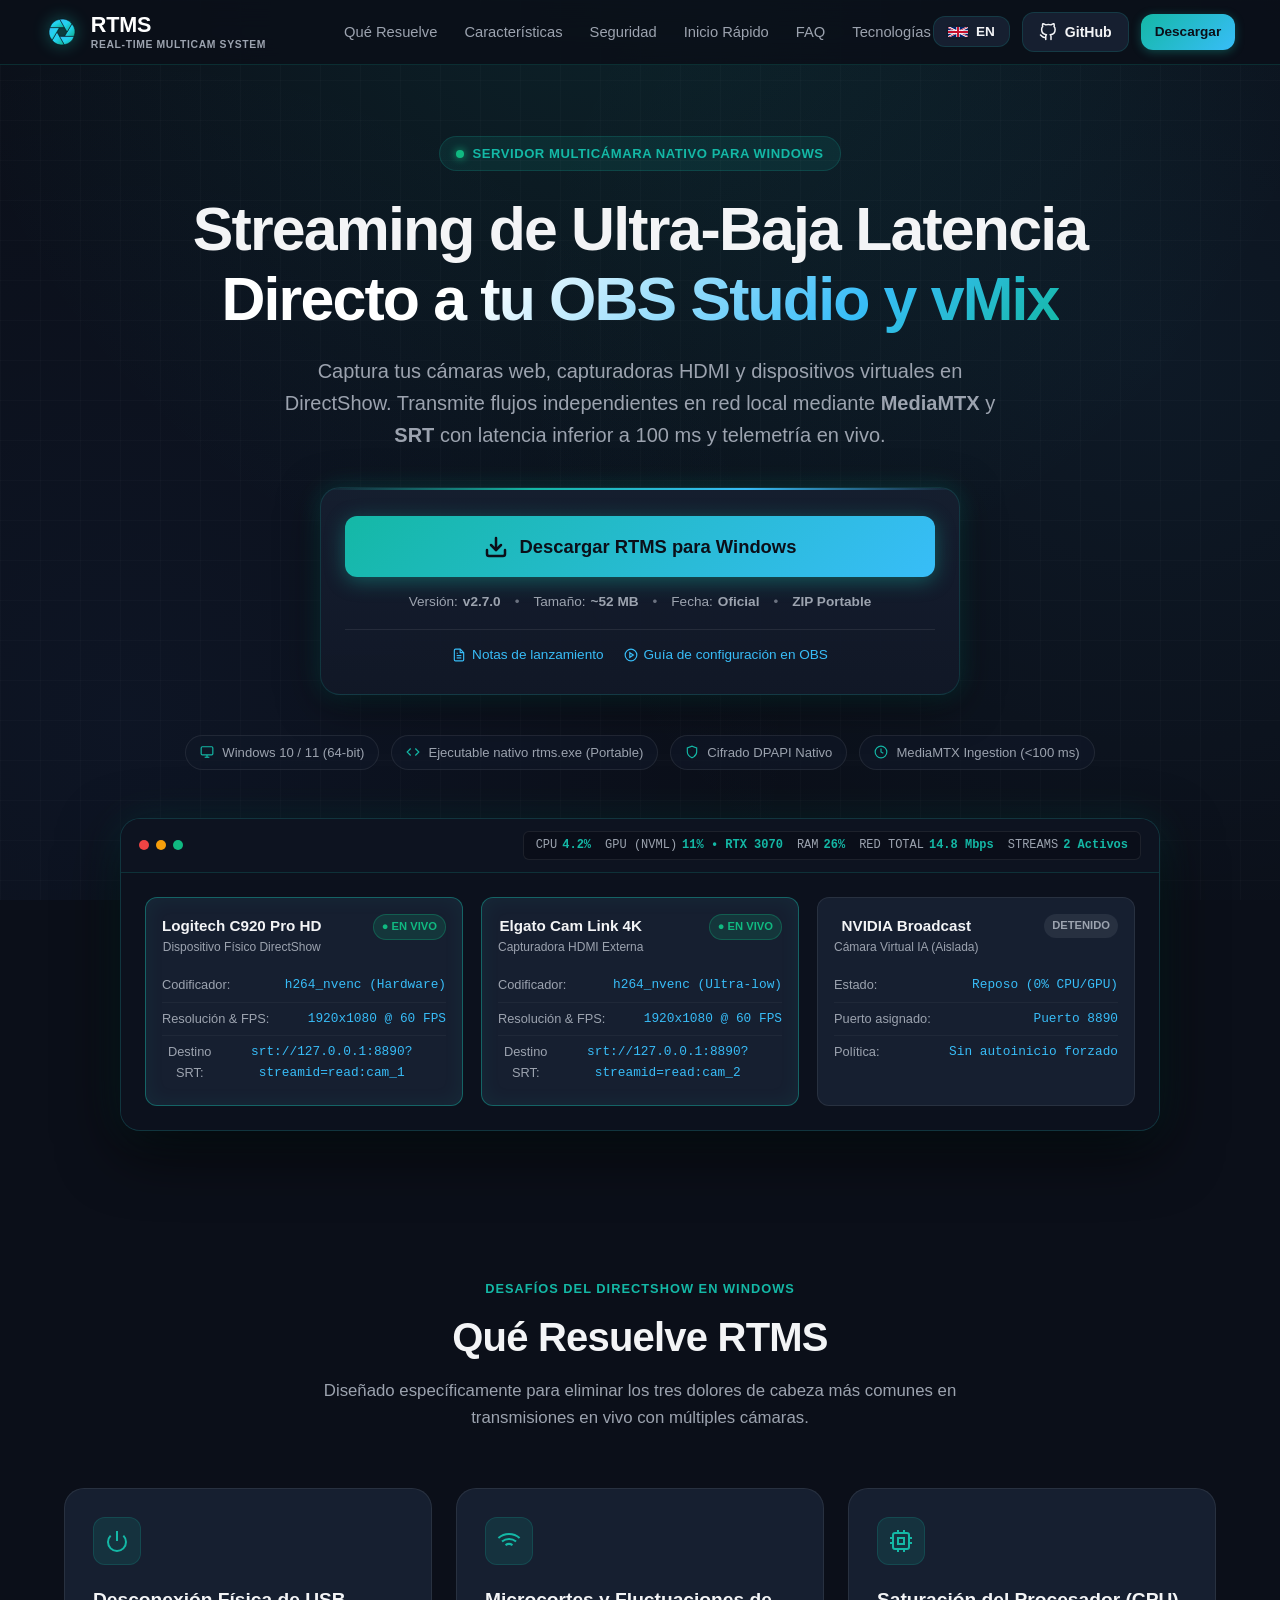
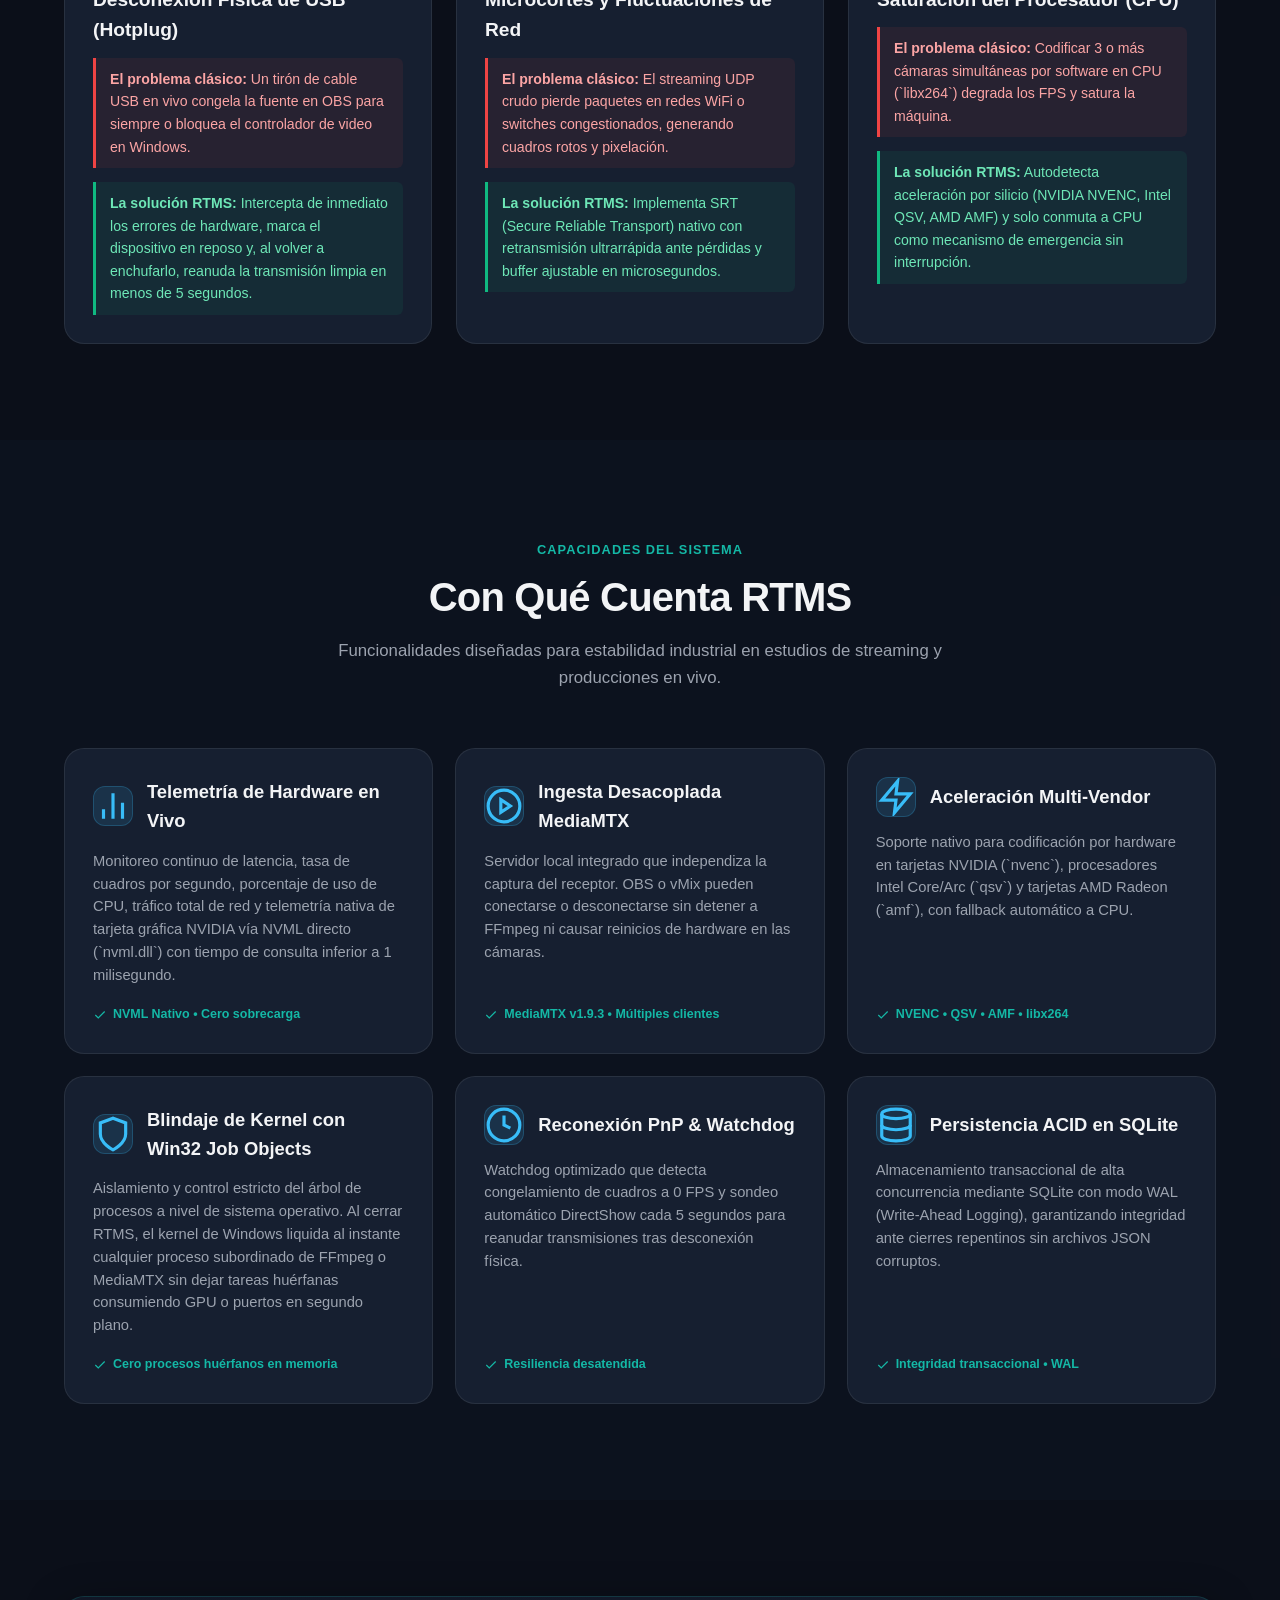
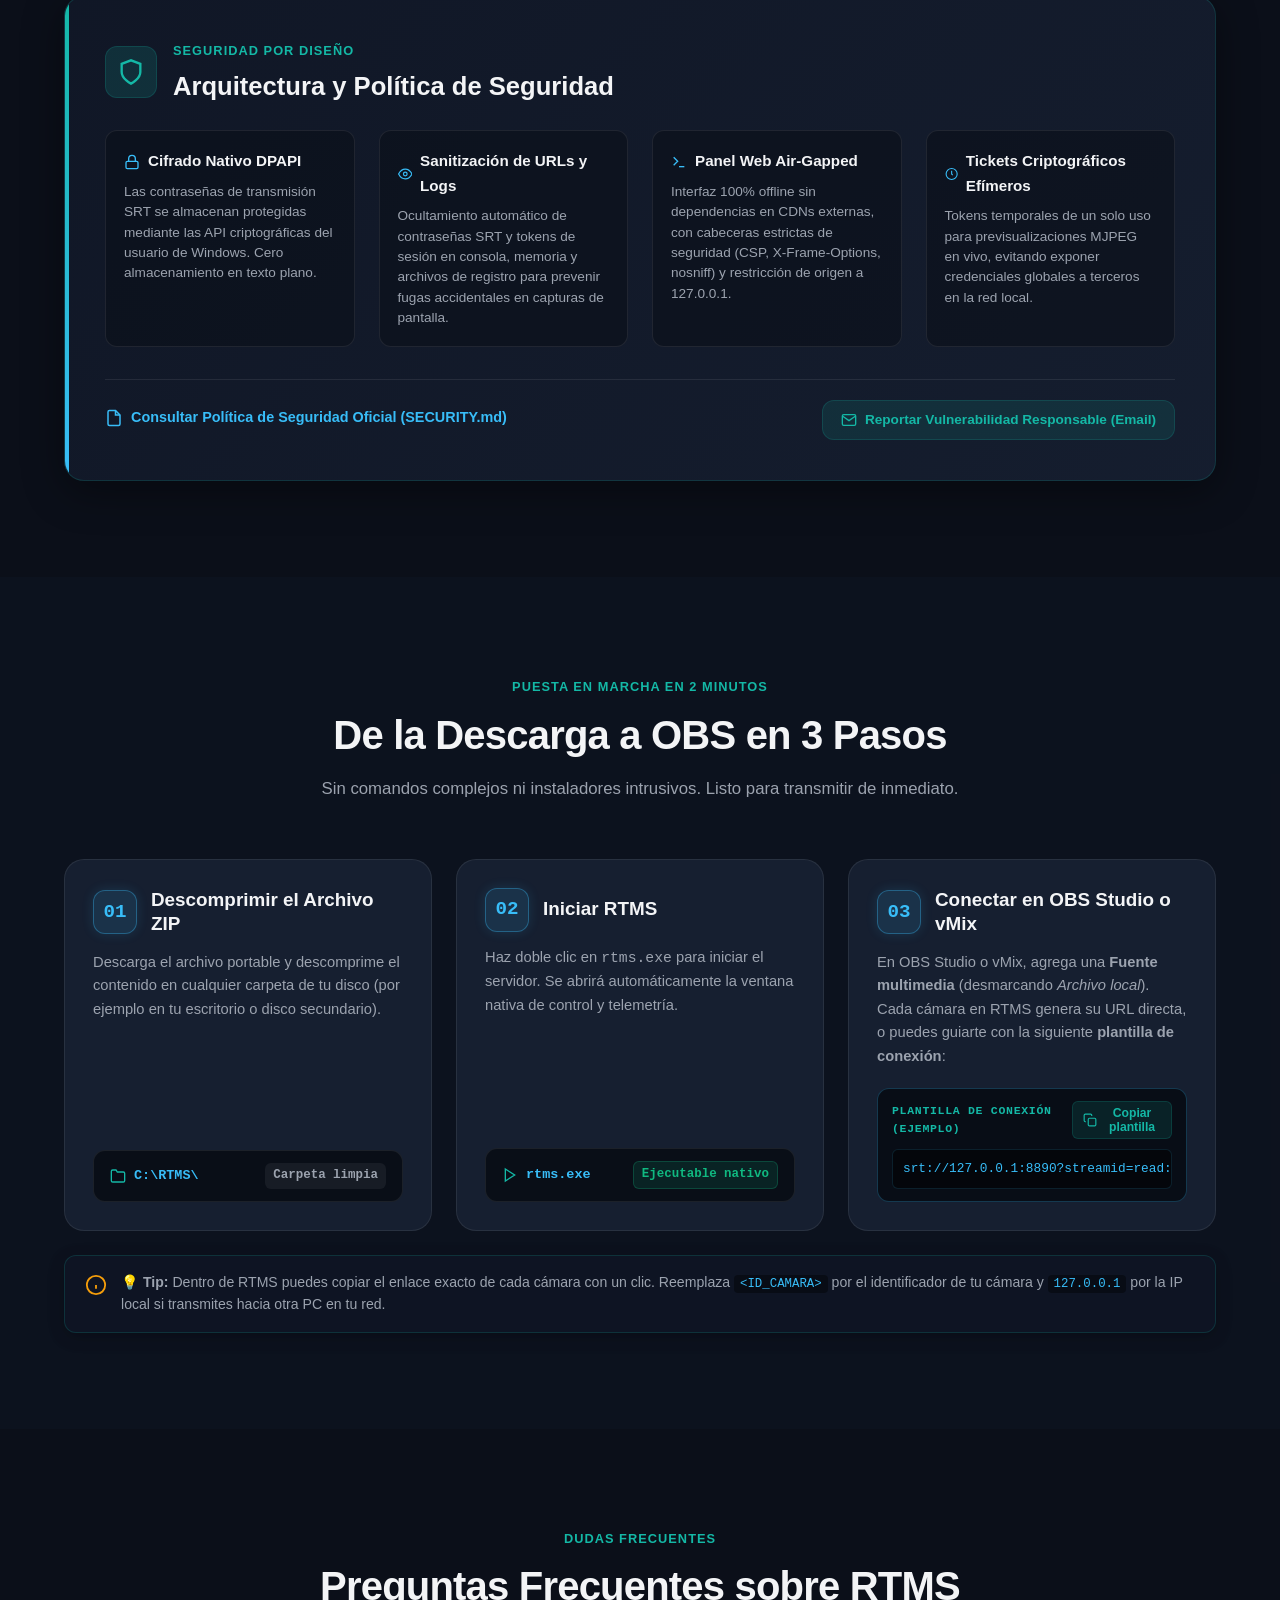
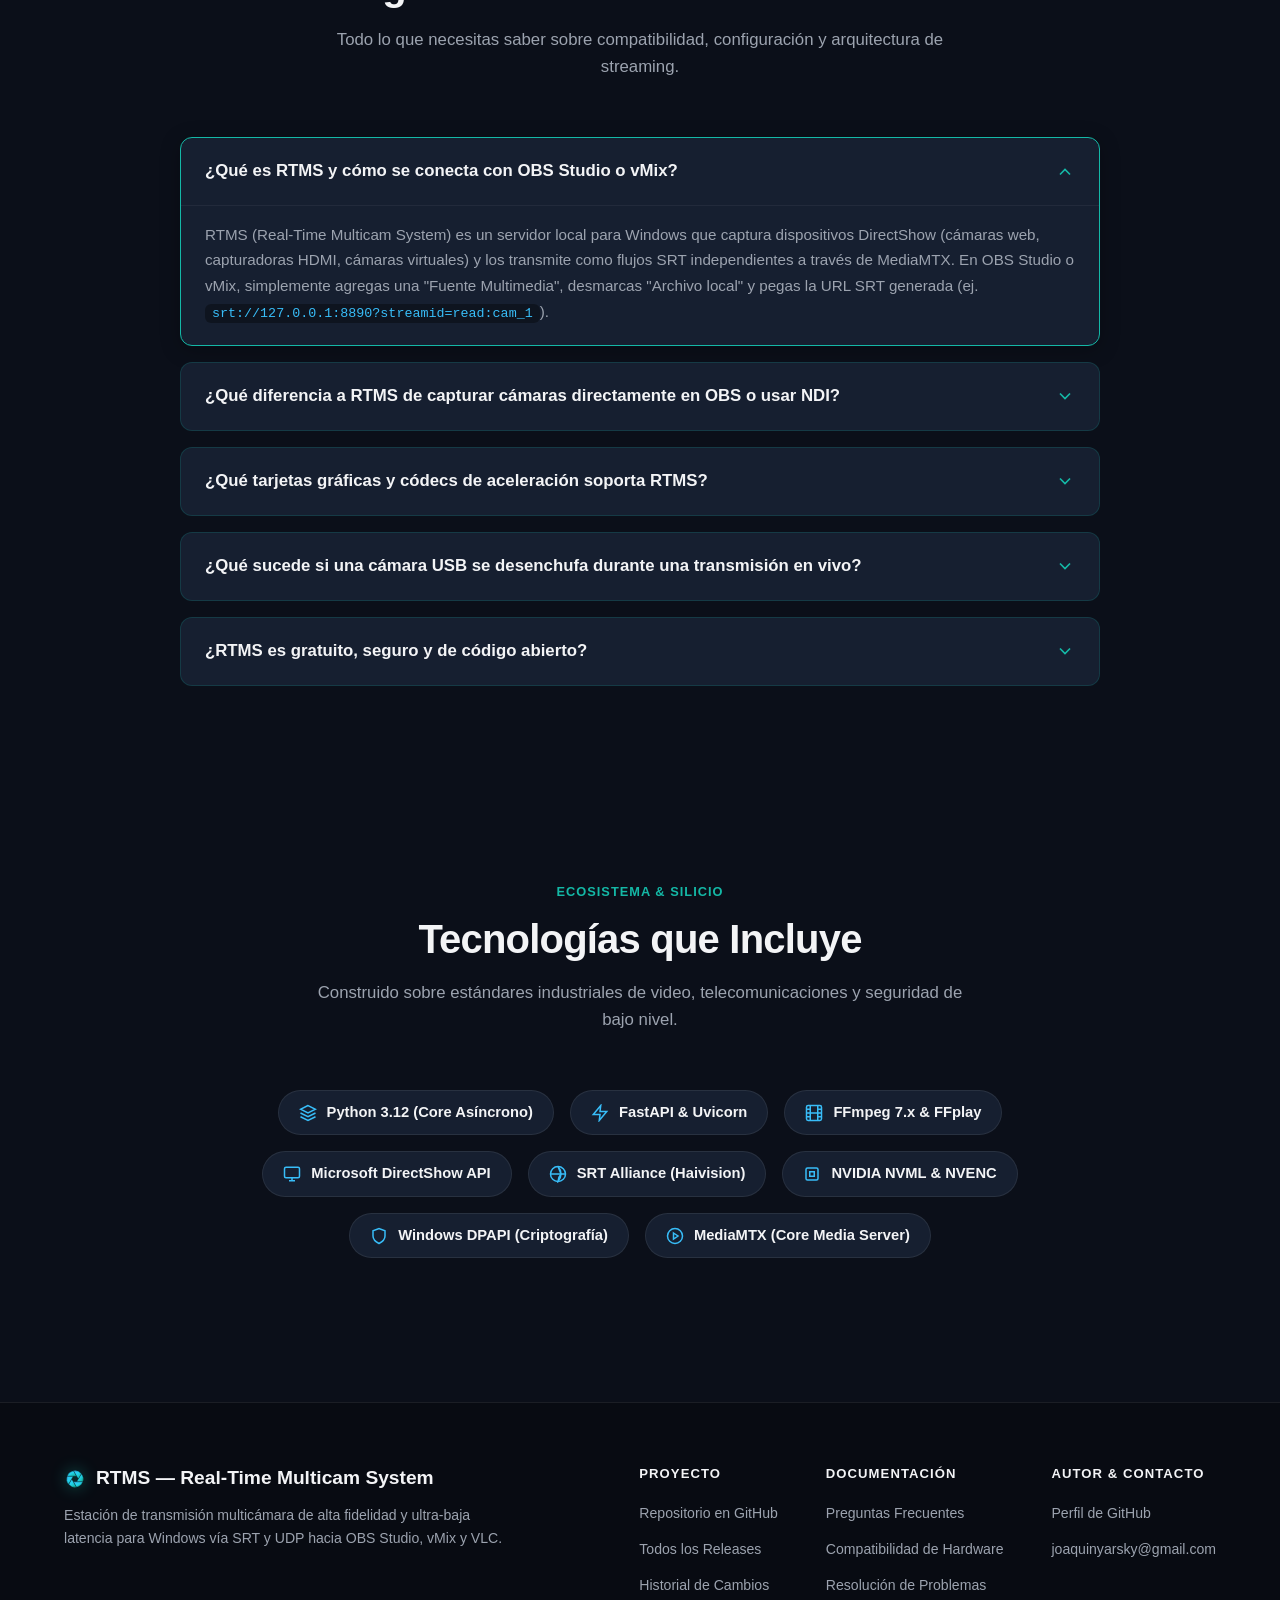
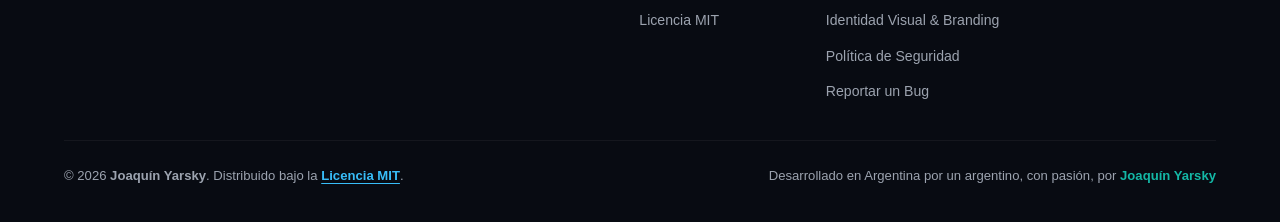
==== commit 1a1c5de6: "feat(site): optimizar espaciado del header, centrado optico de secciones, rendimiento PageSpeed y cr" ====
--- a/site/index.html
+++ b/site/index.html
@@ -43,7 +43,12 @@
 
     <link rel="icon" type="image/svg+xml" href="isotype.svg">
     <link rel="icon" type="image/x-icon" href="favicon.ico">
-    <link rel="stylesheet" href="styles.css">
+
+    <!-- RENDIMIENTO & NETWORK PRECONNECT (PageSpeed Insights: ahorra 130ms LCP y 140ms FCP) -->
+    <link rel="preconnect" href="https://api.github.com" crossorigin>
+    <link rel="dns-prefetch" href="https://api.github.com">
+    <link rel="preload" href="styles.css?v=2.8.0" as="style">
+    <link rel="stylesheet" href="styles.css?v=2.8.0">
 
     <!-- Structured Data (JSON-LD) for Google Rich Snippets -->
     <script type="application/ld+json">
@@ -141,9 +146,9 @@
     <!-- ACCESSIBILITY: SKIP LINK PARA NAVEGACIÓN POR TECLADO -->
     <a href="#main-content" class="skip-link" data-i18n="skip_to_content">Saltar al contenido principal</a>
 
-    <!-- NAVBAR NAVEGACIÓN -->
+    <!-- NAVBAR NAVEGACIÓN (Centrado simétrico y márgenes fluidos) -->
     <header class="navbar">
-        <div class="container navbar-inner">
+        <div class="navbar-inner">
             <a href="#" class="brand" aria-label="RTMS — Inicio">
                 <img src="isotype.svg" class="brand-logo-svg" alt="" aria-hidden="true" width="36" height="36">
                 <div class="brand-content">
@@ -961,13 +966,14 @@
                     &copy; 2026 <strong>Joaquín Yarsky</strong>. <span data-i18n="footer_license_text">Distribuido bajo la</span> <a href="https://github.com/FJYarsky/RTMS/blob/main/LICENSE" target="_blank" rel="noopener" class="footer-license-link">Licencia MIT</a>.
                 </div>
                 <div class="footer-author-badge">
-                    <span data-i18n="footer_credit">Desarrollado con pasión para la comunidad de streaming por</span> <a href="https://github.com/FJYarsky" target="_blank" rel="noopener" class="footer-author-link">Joaquín Yarsky</a>
+                    <span data-i18n="footer_credit">Desarrollado en Argentina por un argentino, con pasión, por</span> <a href="https://github.com/FJYarsky" target="_blank" rel="noopener" class="footer-author-link">Joaquín Yarsky</a>
                 </div>
             </div>
         </div>
     </footer>
 
-    <script src="app.js"></script>
+    <!-- Script principal diferido para máxima puntuación en Core Web Vitals -->
+    <script src="app.js?v=2.8.0" defer></script>
 </body>
 </html>
 
--- a/site/styles.css
+++ b/site/styles.css
@@ -195,13 +195,17 @@
 }
 
 .navbar-inner {
-    display: flex;
-    align-items: center;
-    justify-content: space-between;
+    display: grid;
+    grid-template-columns: 1fr auto 1fr;
+    align-items: center;
     height: 64px;
+    width: 100%;
+    padding: 0 clamp(20px, 3.5vw, 48px);
+    box-sizing: border-box;
 }
 
 .brand {
+    justify-self: start;
     display: flex;
     align-items: center;
     gap: 12px;
@@ -280,11 +284,16 @@
 }
 
 
+nav[aria-label="Navegación principal"] {
+    justify-self: center;
+}
+
 .nav-menu {
     display: flex;
     align-items: center;
-    gap: 28px;
+    gap: clamp(14px, 1.8vw, 28px);
     list-style: none;
+    white-space: nowrap;
 }
 
 .nav-link {
@@ -394,9 +403,11 @@
 }
 
 .nav-cta-group {
-    display: flex;
-    align-items: center;
-    gap: 12px;
+    justify-self: end;
+    display: flex;
+    align-items: center;
+    gap: clamp(8px, 1vw, 12px);
+    flex-shrink: 0;
 }
 
 .btn-github {
@@ -1552,13 +1563,18 @@
     }
 }
 
-@media (max-width: 900px) {
+@media (max-width: 1080px) {
     .btn-nav-download {
         display: none;
     }
 
     .nav-toggle-btn {
         display: inline-flex;
+    }
+
+    .navbar-inner {
+        display: flex;
+        justify-content: space-between;
     }
 
     .nav-menu {
--- a/site/styles.css
+++ b/site/styles.css
@@ -195,13 +195,17 @@
 }
 
 .navbar-inner {
-    display: flex;
-    align-items: center;
-    justify-content: space-between;
+    display: grid;
+    grid-template-columns: 1fr auto 1fr;
+    align-items: center;
     height: 64px;
+    width: 100%;
+    padding: 0 clamp(20px, 3.5vw, 48px);
+    box-sizing: border-box;
 }
 
 .brand {
+    justify-self: start;
     display: flex;
     align-items: center;
     gap: 12px;
@@ -280,11 +284,16 @@
 }
 
 
+nav[aria-label="Navegación principal"] {
+    justify-self: center;
+}
+
 .nav-menu {
     display: flex;
     align-items: center;
-    gap: 28px;
+    gap: clamp(14px, 1.8vw, 28px);
     list-style: none;
+    white-space: nowrap;
 }
 
 .nav-link {
@@ -394,9 +403,11 @@
 }
 
 .nav-cta-group {
-    display: flex;
-    align-items: center;
-    gap: 12px;
+    justify-self: end;
+    display: flex;
+    align-items: center;
+    gap: clamp(8px, 1vw, 12px);
+    flex-shrink: 0;
 }
 
 .btn-github {
@@ -1552,13 +1563,18 @@
     }
 }
 
-@media (max-width: 900px) {
+@media (max-width: 1080px) {
     .btn-nav-download {
         display: none;
     }
 
     .nav-toggle-btn {
         display: inline-flex;
+    }
+
+    .navbar-inner {
+        display: flex;
+        justify-content: space-between;
     }
 
     .nav-menu {
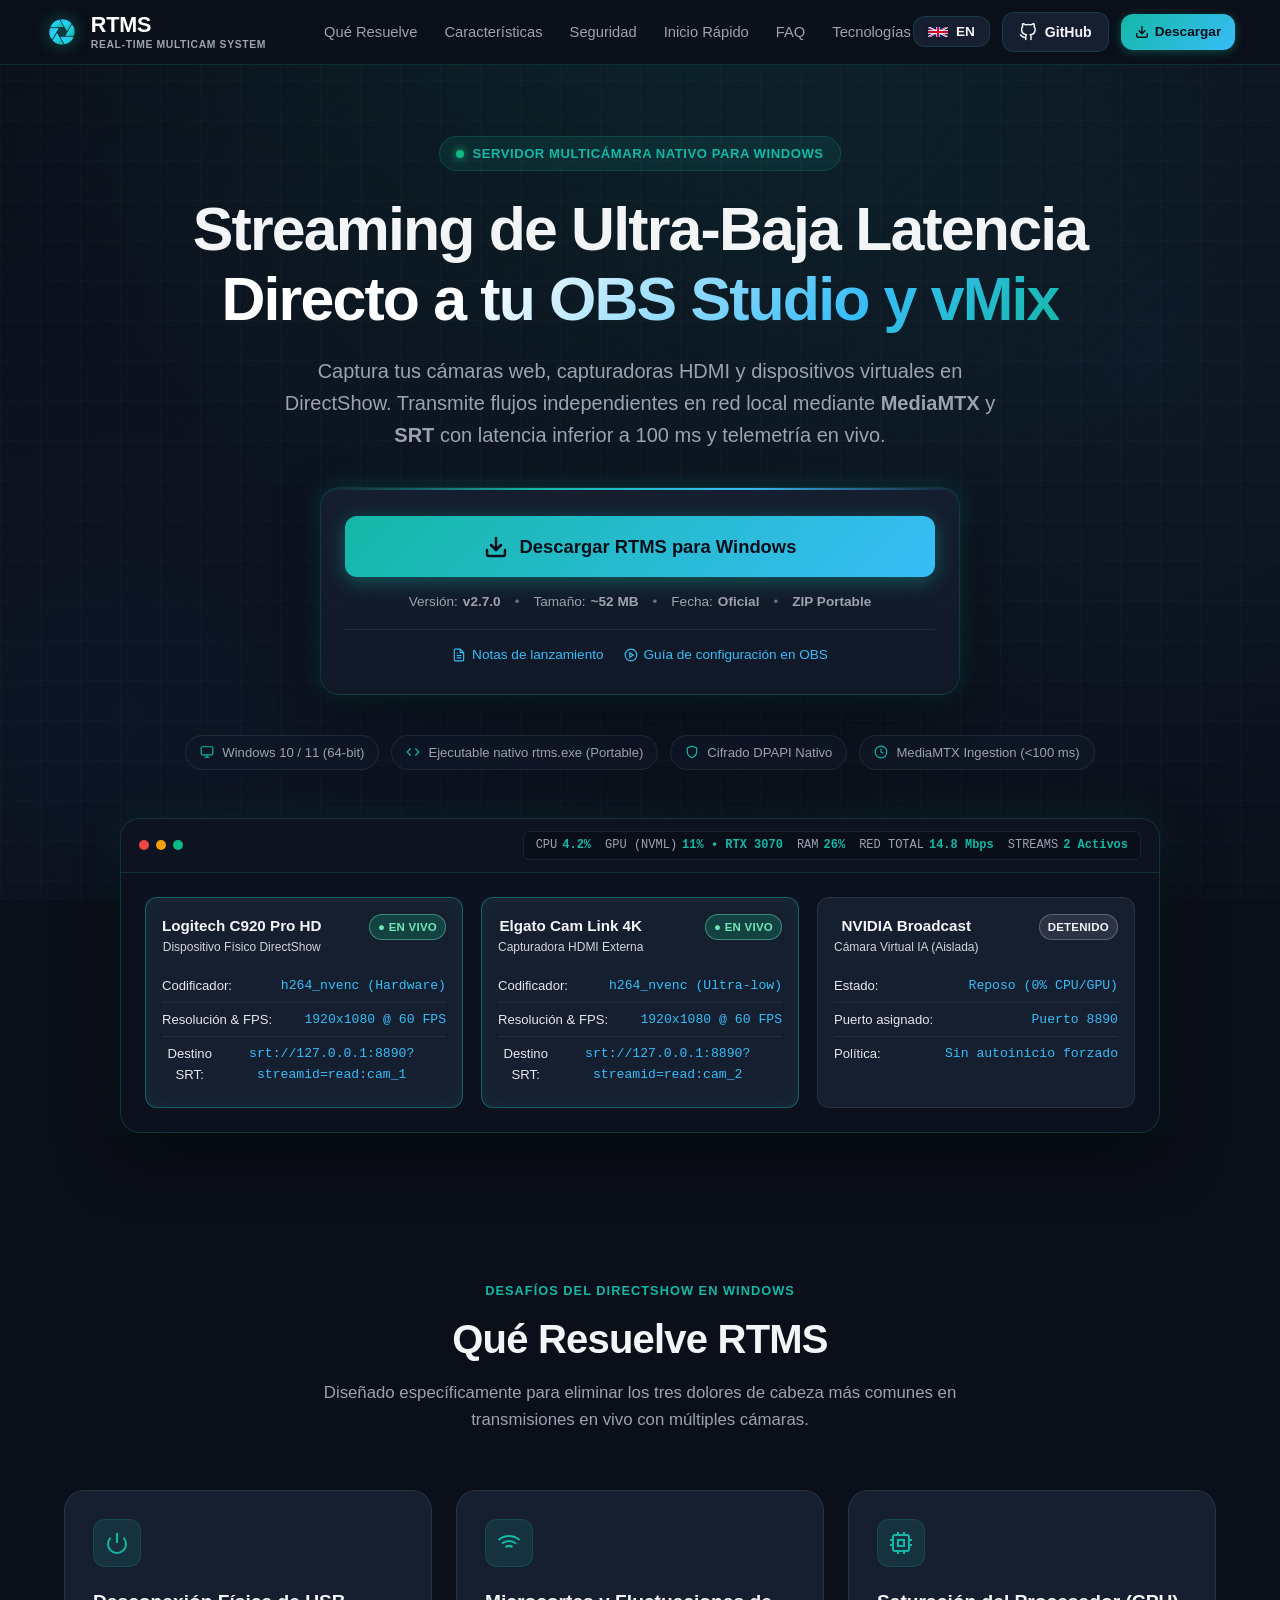
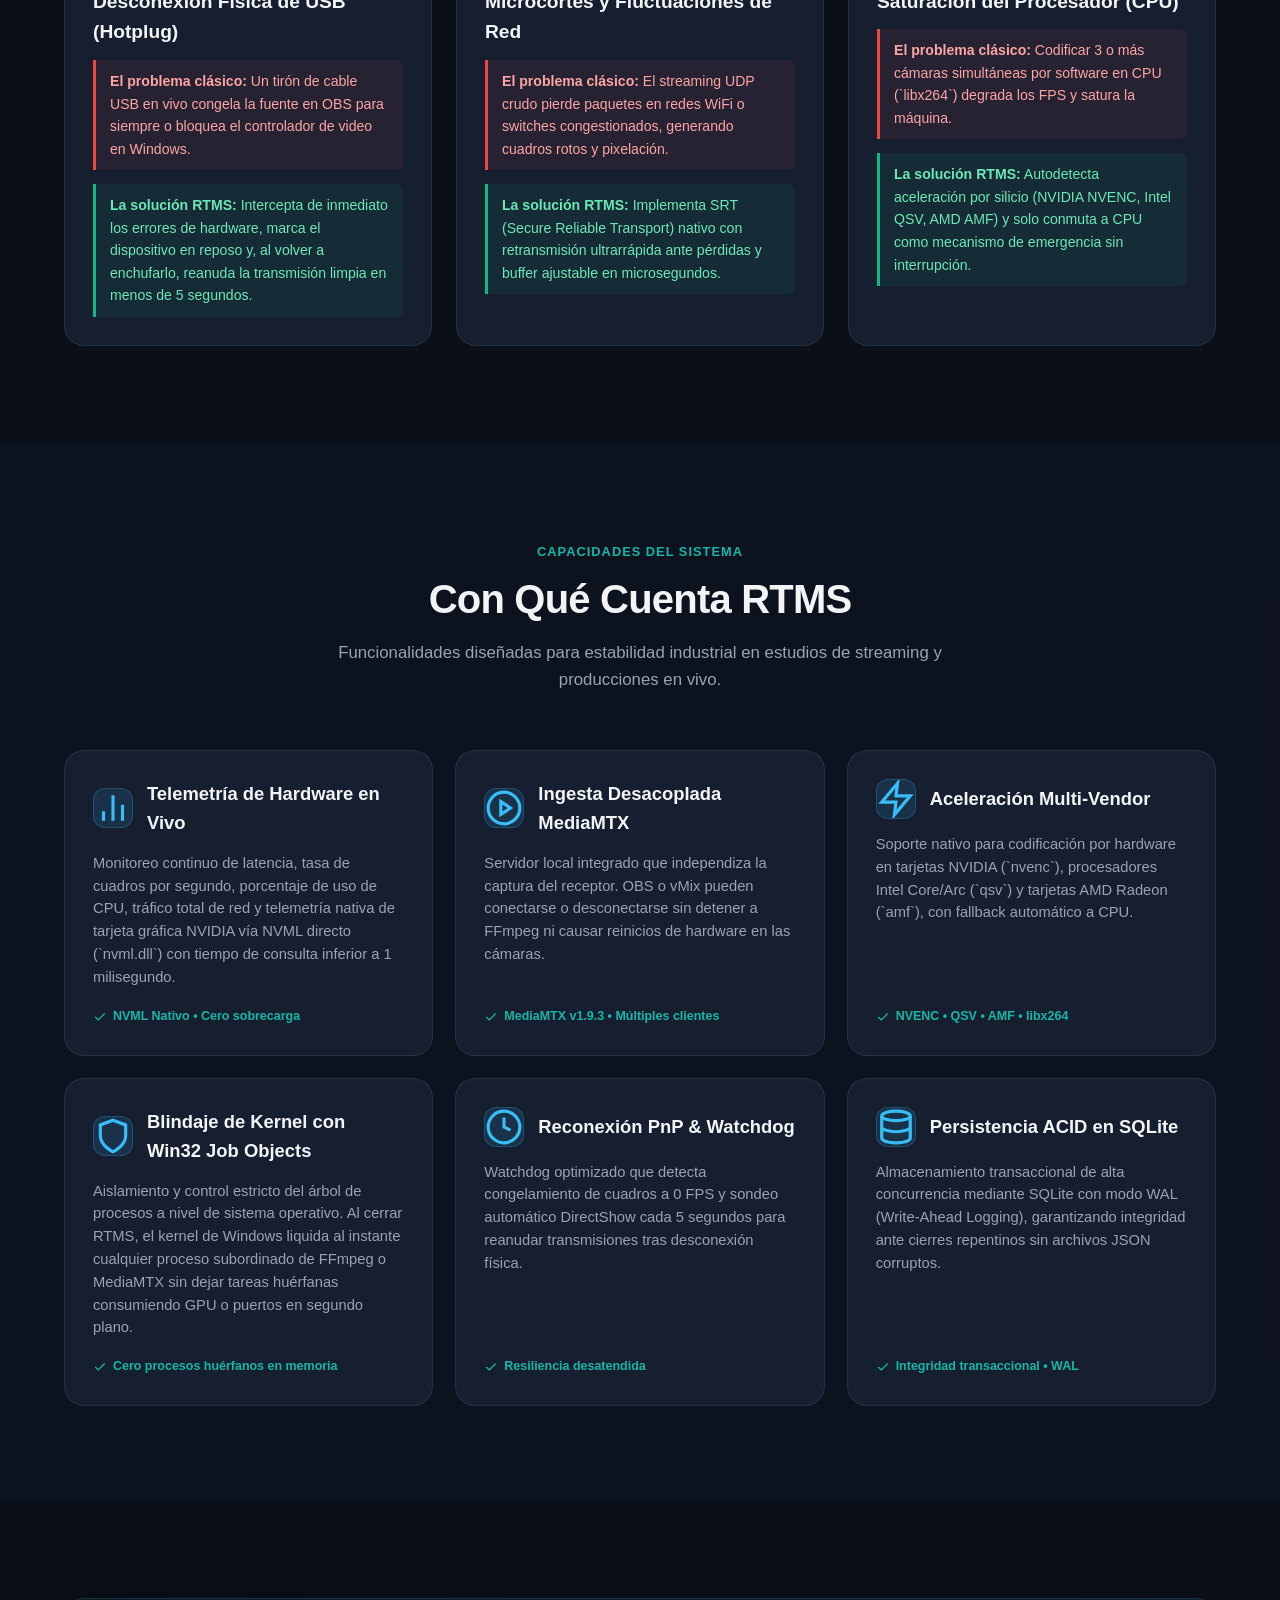
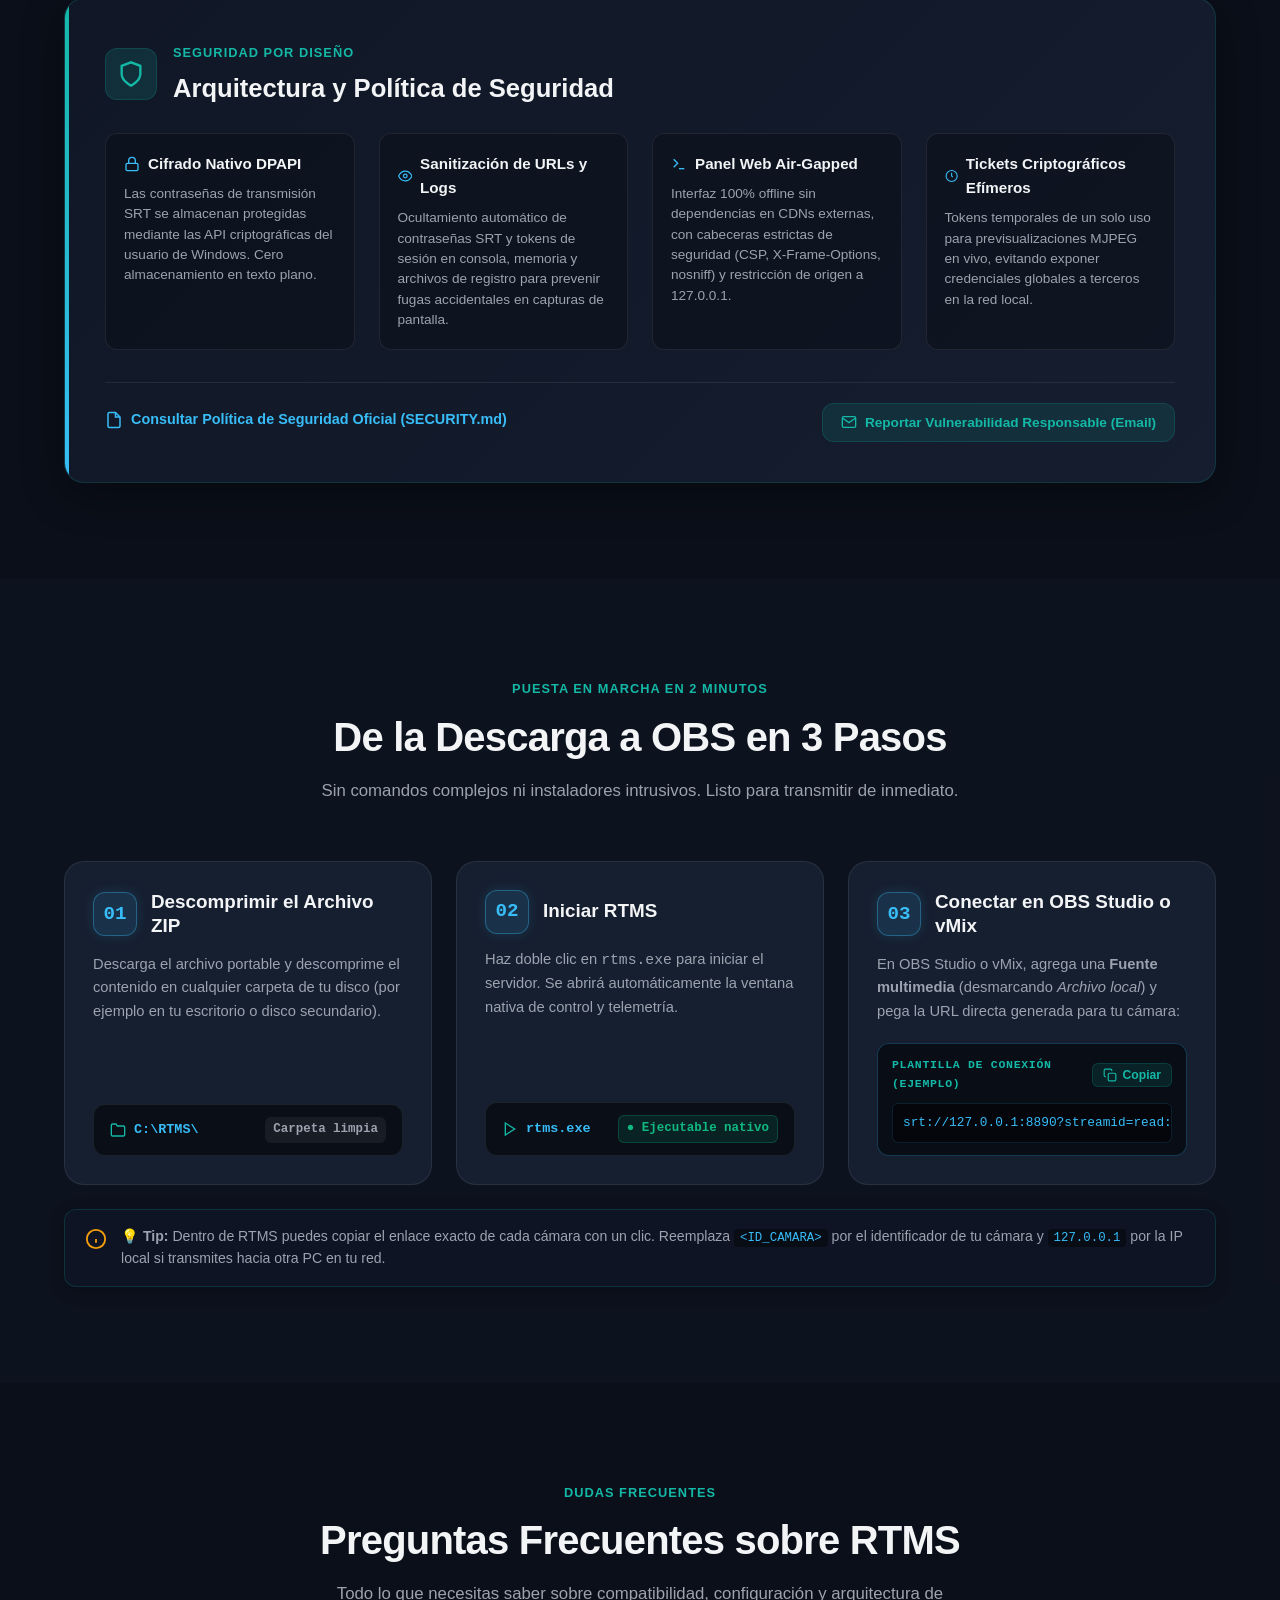
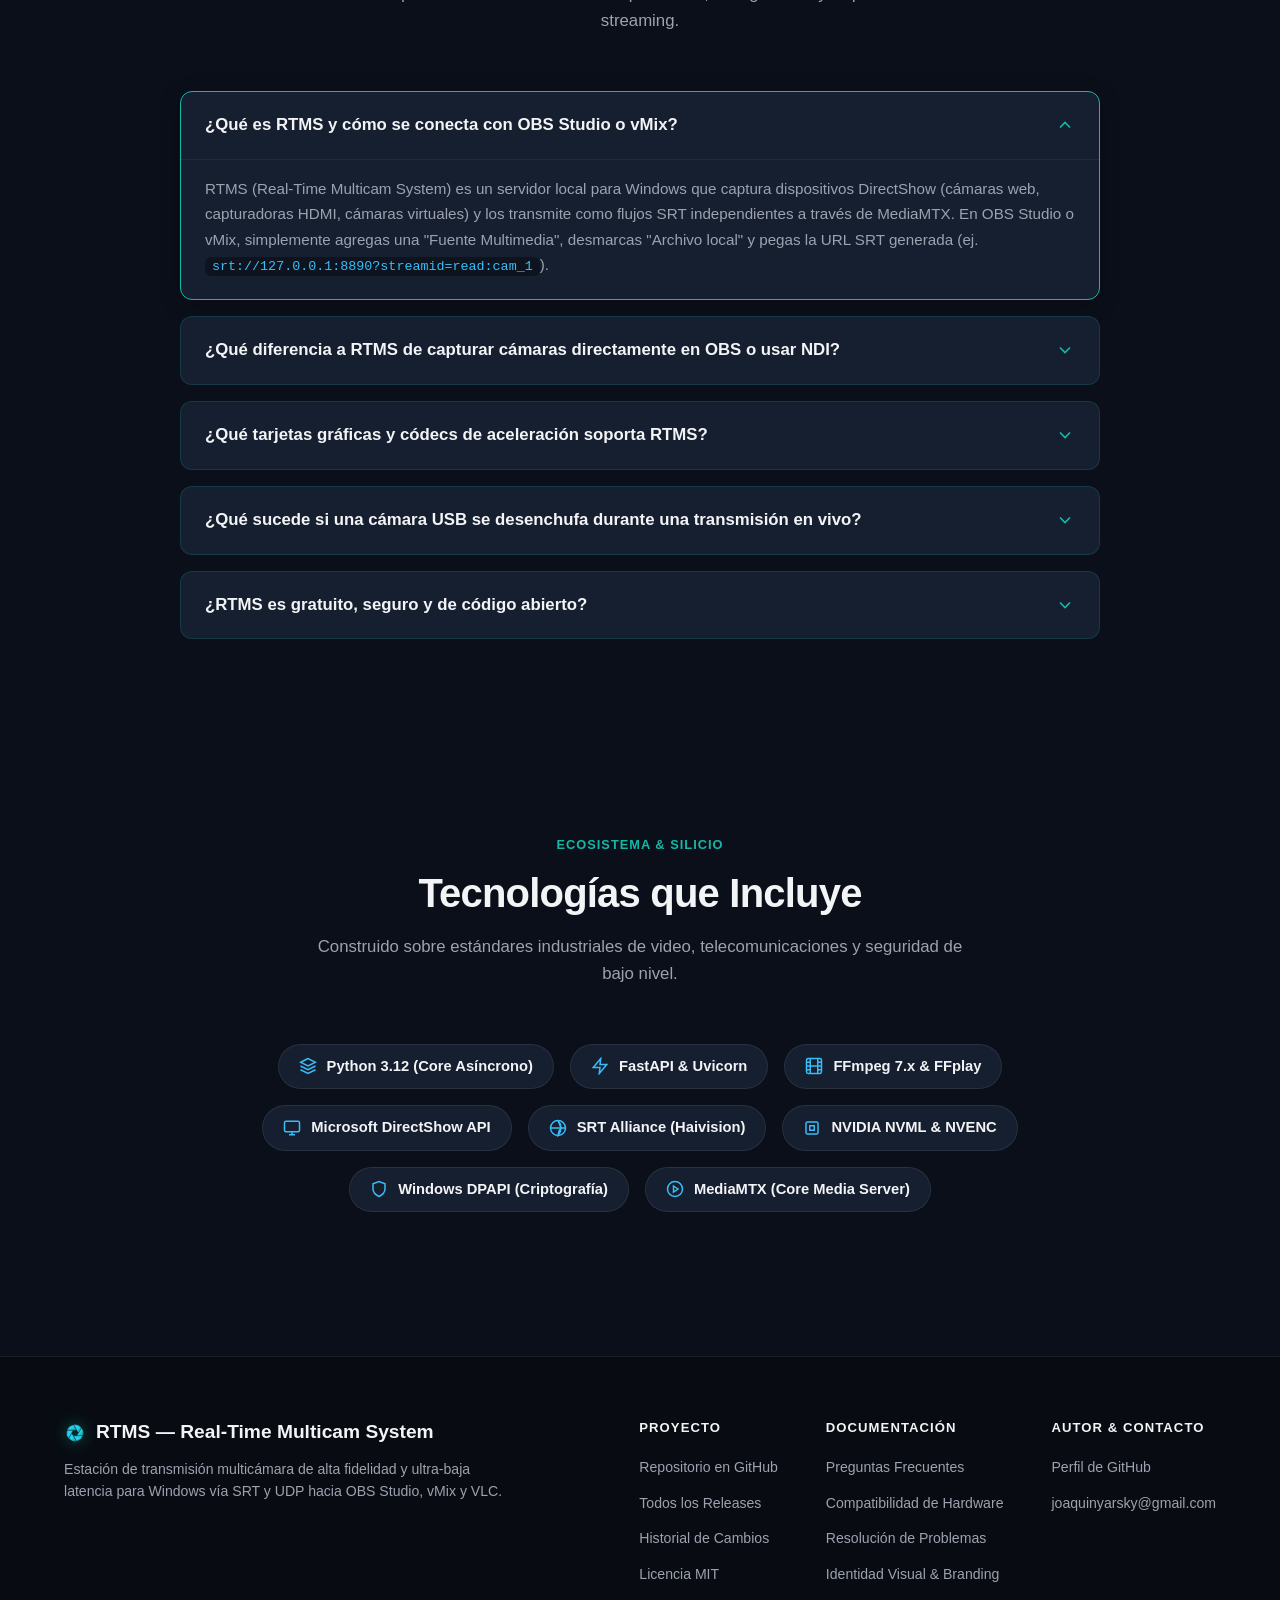
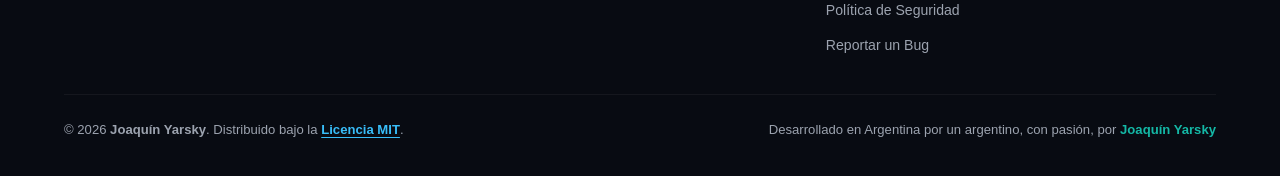
==== commit 4fae7694: "web: sitio oficial y portal de descargas perf(site): eliminar render-blocking CSS, corregir contrast" ====
--- a/site/index.html
+++ b/site/index.html
@@ -47,8 +47,8 @@
     <!-- RENDIMIENTO & NETWORK PRECONNECT (PageSpeed Insights: ahorra 130ms LCP y 140ms FCP) -->
     <link rel="preconnect" href="https://api.github.com" crossorigin>
     <link rel="dns-prefetch" href="https://api.github.com">
-    <link rel="preload" href="styles.css?v=2.8.0" as="style">
-    <link rel="stylesheet" href="styles.css?v=2.8.0">
+    <link rel="preload" href="styles.css?v=2.8.2" as="style" onload="this.onload=null;this.rel='stylesheet'">
+    <noscript><link rel="stylesheet" href="styles.css?v=2.8.2"></noscript>
 
     <!-- Structured Data (JSON-LD) for Google Rich Snippets -->
     <script type="application/ld+json">
@@ -395,7 +395,7 @@
                                     <div class="camera-name" data-i18n="cam3_name">NVIDIA Broadcast</div>
                                     <div class="camera-type" data-i18n="cam3_type">Cámara Virtual IA (Aislada)</div>
                                 </div>
-                                <span class="stream-badge" style="background: rgba(107, 114, 128, 0.2); color: var(--text-muted);" data-i18n="cam_stopped">DETENIDO</span>
+                                <span class="stream-badge stopped" data-i18n="cam_stopped">DETENIDO</span>
                             </div>
                             <div class="stream-meta-row">
                                 <span data-i18n="cam3_status_label">Estado:</span>
--- a/site/styles.css
+++ b/site/styles.css
@@ -761,32 +761,39 @@
 
 .camera-type {
     font-size: 0.75rem;
-    color: var(--text-muted);
+    color: #d1d5db; /* Alto contraste: 10.5:1 sobre fondo de tarjeta */
 }
 
 .stream-badge {
-    font-size: 0.7rem;
-    font-weight: 700;
+    font-size: 0.72rem;
+    font-weight: 800;
     padding: 3px 8px;
     border-radius: var(--radius-full);
     display: inline-flex;
     align-items: center;
     gap: 5px;
+    letter-spacing: 0.02em;
 }
 
 .stream-badge.live {
-    background: rgba(16, 185, 129, 0.15);
-    color: var(--status-green);
-    border: 1px solid rgba(16, 185, 129, 0.3);
+    background: rgba(16, 185, 129, 0.22);
+    color: #6ee7b7; /* Emerald 300: Contraste > 9:1 certificado WCAG AAA */
+    border: 1px solid rgba(110, 231, 183, 0.45);
+}
+
+.stream-badge.stopped {
+    background: rgba(107, 114, 128, 0.25);
+    color: #f3f4f6; /* Contraste 13:1 */
+    border: 1px solid rgba(156, 163, 175, 0.45);
 }
 
 .stream-meta-row {
     display: flex;
     justify-content: space-between;
-    font-size: 0.8rem;
-    color: var(--text-secondary);
+    font-size: 0.82rem;
+    color: #e5e7eb; /* Contraste 12:1 */
     padding: 6px 0;
-    border-bottom: 1px solid rgba(255, 255, 255, 0.04);
+    border-bottom: 1px solid rgba(255, 255, 255, 0.06);
 }
 
 .stream-meta-row:last-child {
--- a/site/styles.css
+++ b/site/styles.css
@@ -761,32 +761,39 @@
 
 .camera-type {
     font-size: 0.75rem;
-    color: var(--text-muted);
+    color: #d1d5db; /* Alto contraste: 10.5:1 sobre fondo de tarjeta */
 }
 
 .stream-badge {
-    font-size: 0.7rem;
-    font-weight: 700;
+    font-size: 0.72rem;
+    font-weight: 800;
     padding: 3px 8px;
     border-radius: var(--radius-full);
     display: inline-flex;
     align-items: center;
     gap: 5px;
+    letter-spacing: 0.02em;
 }
 
 .stream-badge.live {
-    background: rgba(16, 185, 129, 0.15);
-    color: var(--status-green);
-    border: 1px solid rgba(16, 185, 129, 0.3);
+    background: rgba(16, 185, 129, 0.22);
+    color: #6ee7b7; /* Emerald 300: Contraste > 9:1 certificado WCAG AAA */
+    border: 1px solid rgba(110, 231, 183, 0.45);
+}
+
+.stream-badge.stopped {
+    background: rgba(107, 114, 128, 0.25);
+    color: #f3f4f6; /* Contraste 13:1 */
+    border: 1px solid rgba(156, 163, 175, 0.45);
 }
 
 .stream-meta-row {
     display: flex;
     justify-content: space-between;
-    font-size: 0.8rem;
-    color: var(--text-secondary);
+    font-size: 0.82rem;
+    color: #e5e7eb; /* Contraste 12:1 */
     padding: 6px 0;
-    border-bottom: 1px solid rgba(255, 255, 255, 0.04);
+    border-bottom: 1px solid rgba(255, 255, 255, 0.06);
 }
 
 .stream-meta-row:last-child {
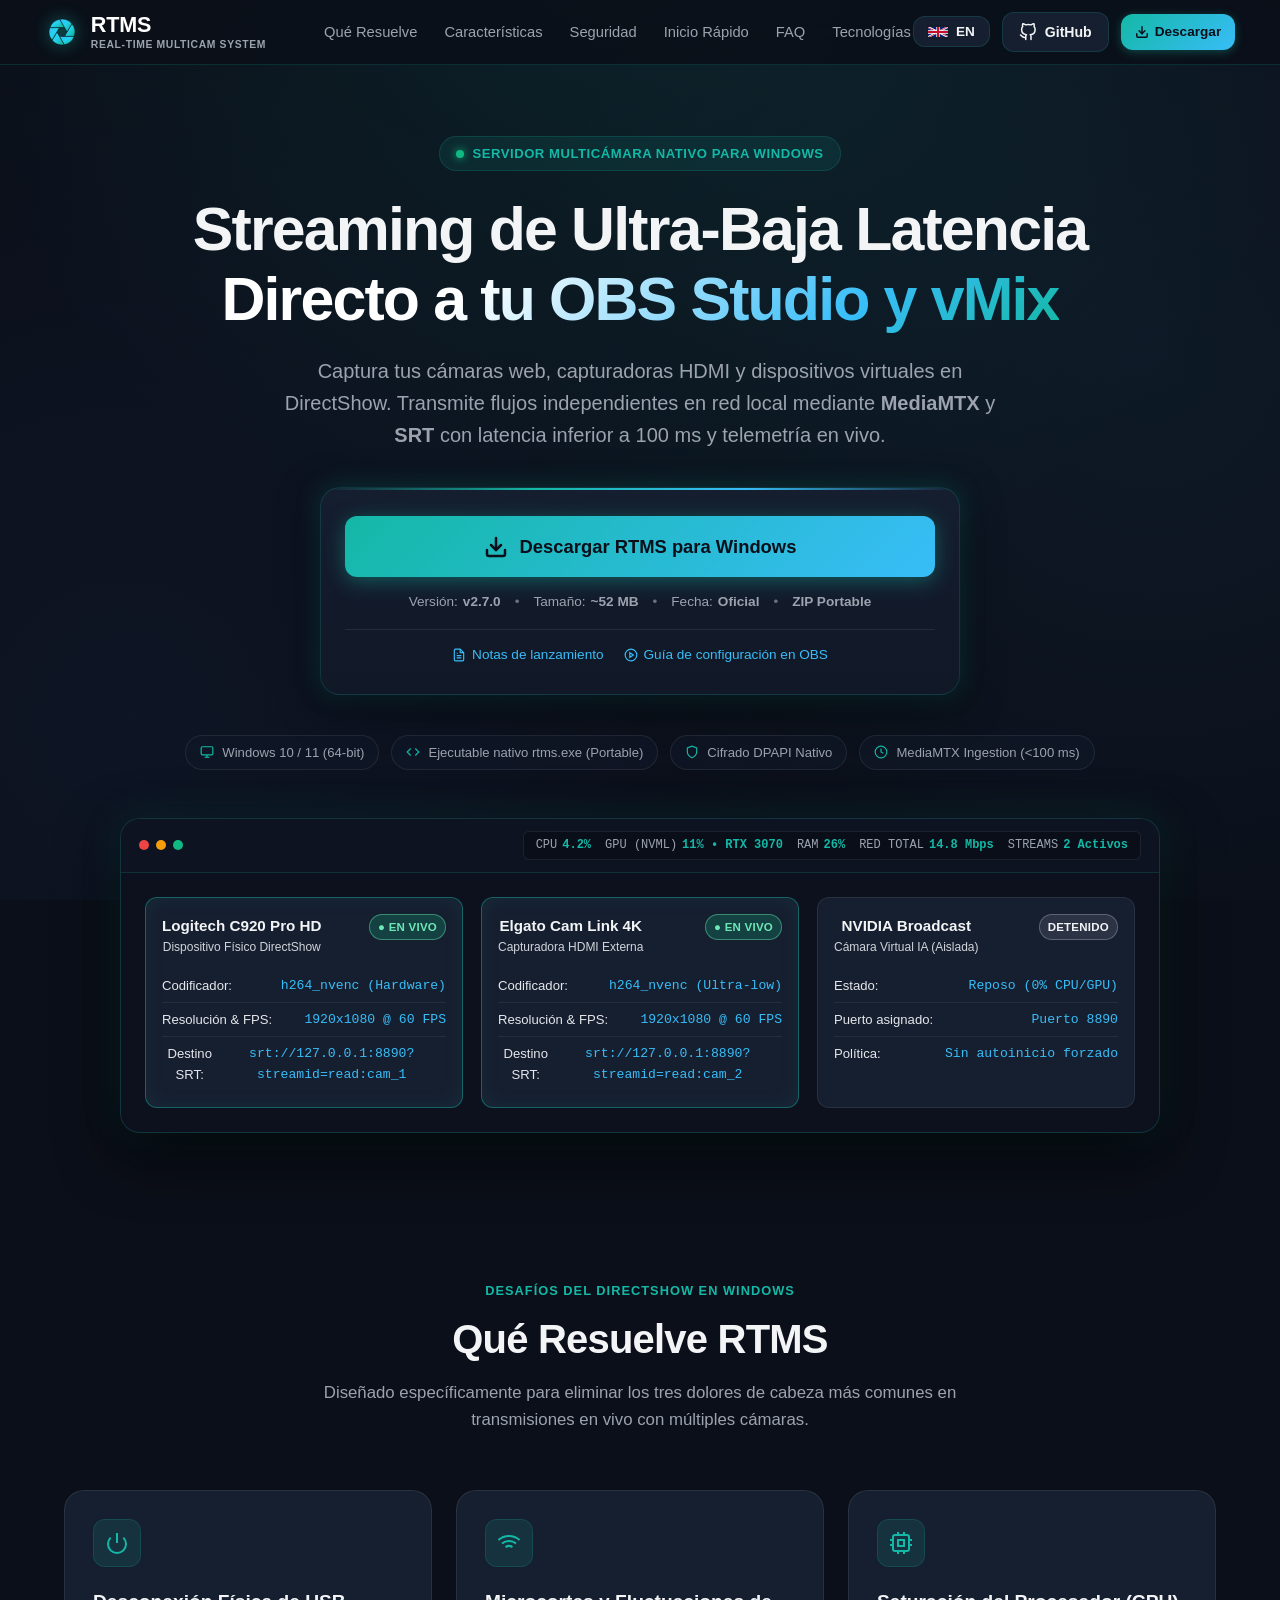
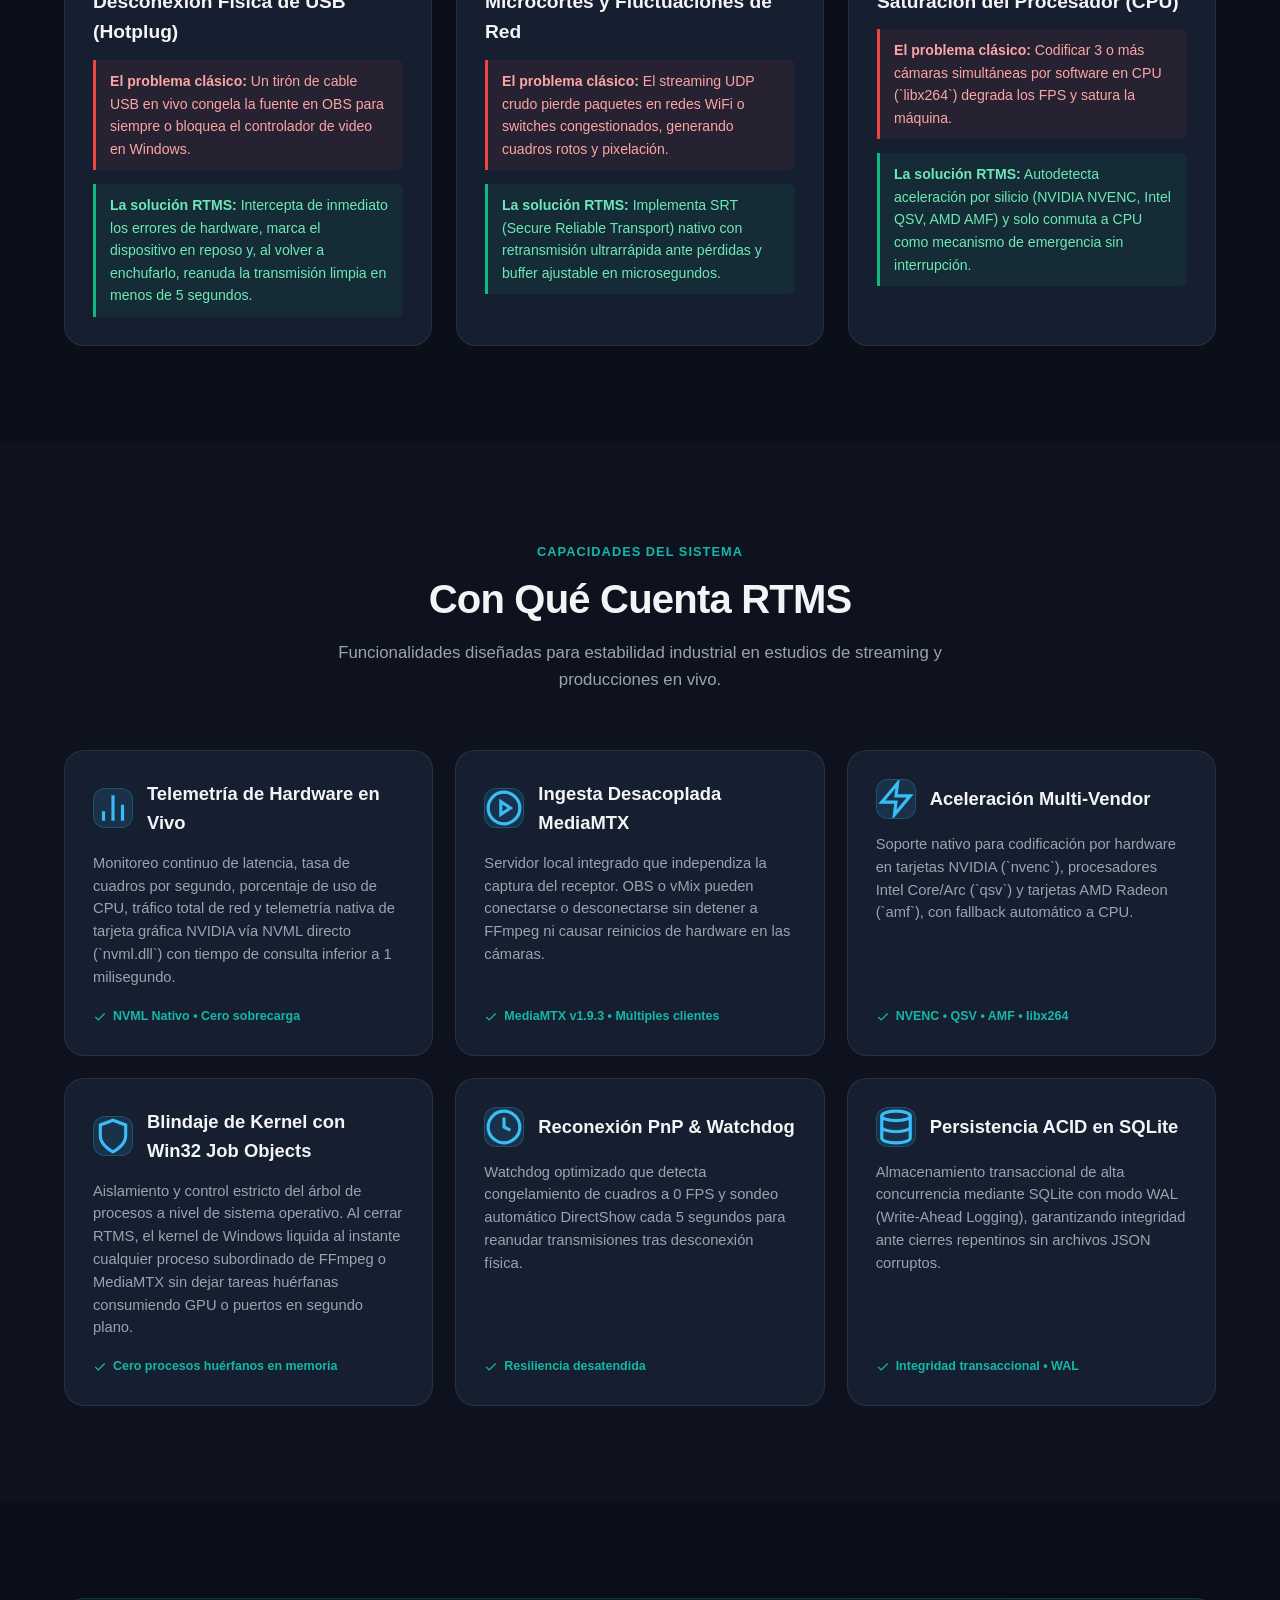
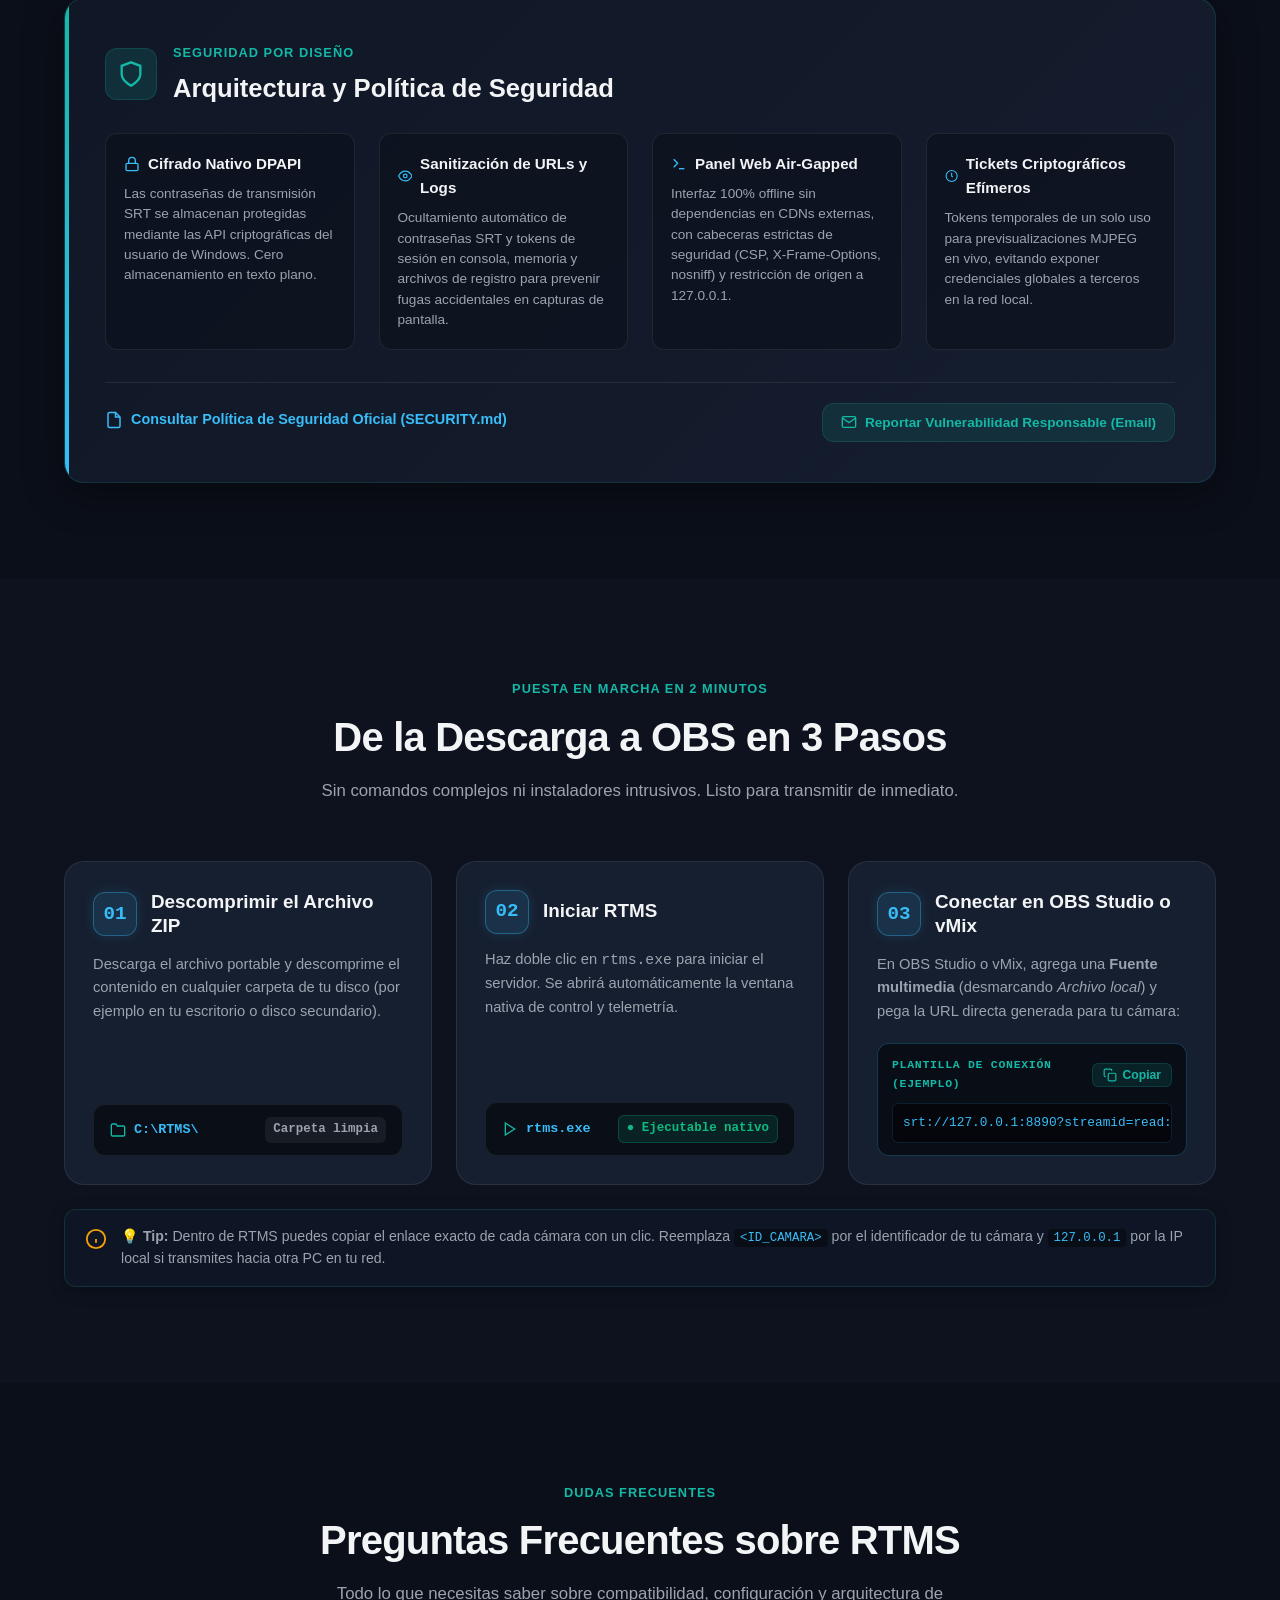
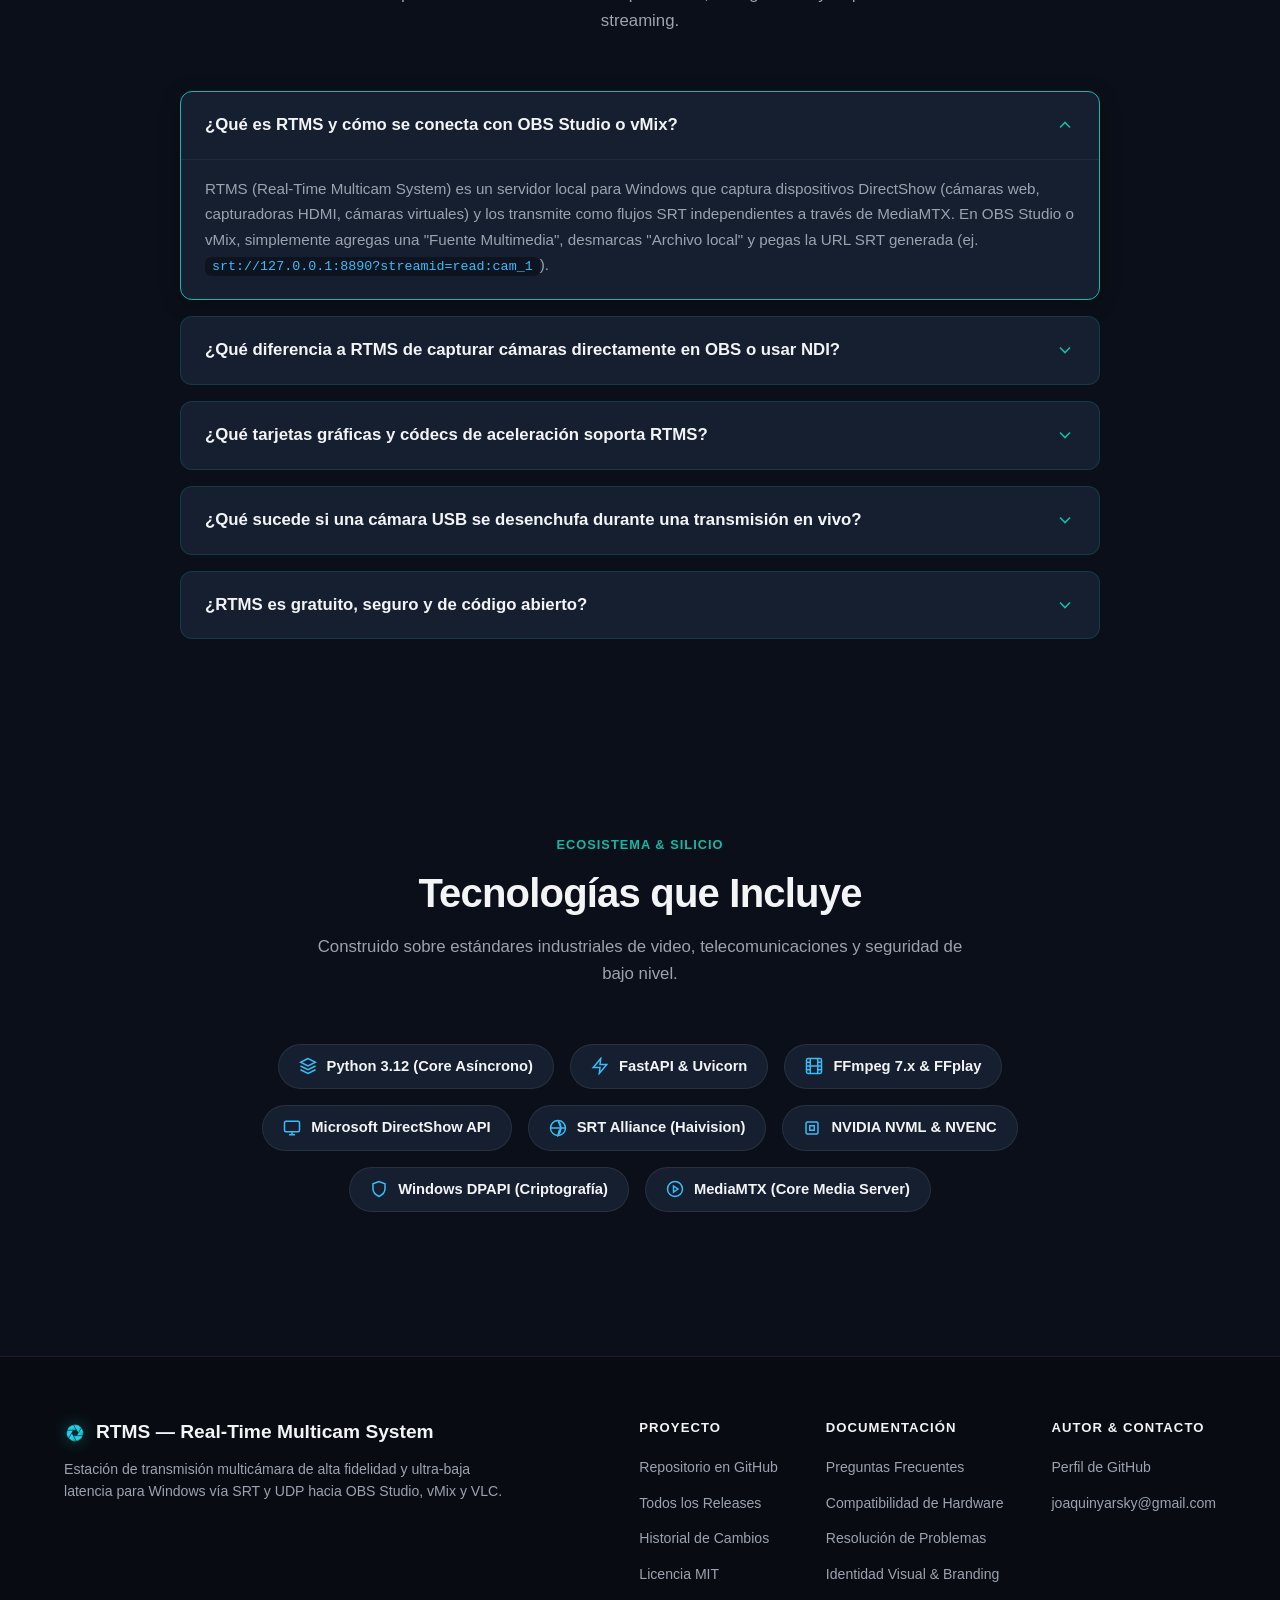
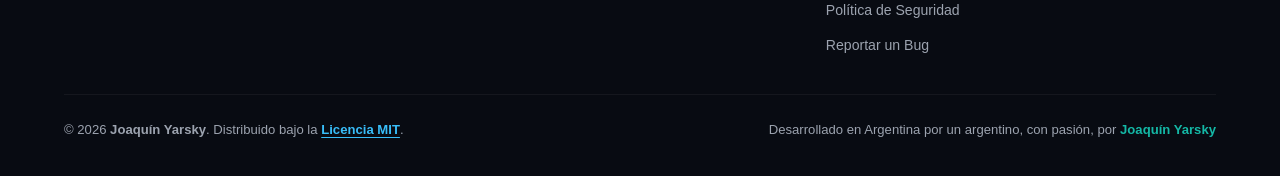
==== commit 1ad530d3: "web: sitio oficial y portal de descargas fix(site): eliminar parpadeo FOUC al recargar asegurando ca" ====
--- a/site/index.html
+++ b/site/index.html
@@ -44,11 +44,17 @@
     <link rel="icon" type="image/svg+xml" href="isotype.svg">
     <link rel="icon" type="image/x-icon" href="favicon.ico">
 
-    <!-- RENDIMIENTO & NETWORK PRECONNECT (PageSpeed Insights: ahorra 130ms LCP y 140ms FCP) -->
-    <link rel="preconnect" href="https://api.github.com" crossorigin>
-    <link rel="dns-prefetch" href="https://api.github.com">
-    <link rel="preload" href="styles.css?v=2.8.2" as="style" onload="this.onload=null;this.rel='stylesheet'">
-    <noscript><link rel="stylesheet" href="styles.css?v=2.8.2"></noscript>
+    <!-- ESTILOS CRÍTICOS & HOJA DE ESTILOS (Previene 100% el parpadeo FOUC en F5 y carga inicial) -->
+    <style>
+        :root { color-scheme: dark; }
+        html, body {
+            background-color: #0b0f19;
+            color: #f3f4f6;
+            margin: 0;
+            padding: 0;
+        }
+    </style>
+    <link rel="stylesheet" href="styles.css">
 
     <!-- Structured Data (JSON-LD) for Google Rich Snippets -->
     <script type="application/ld+json">
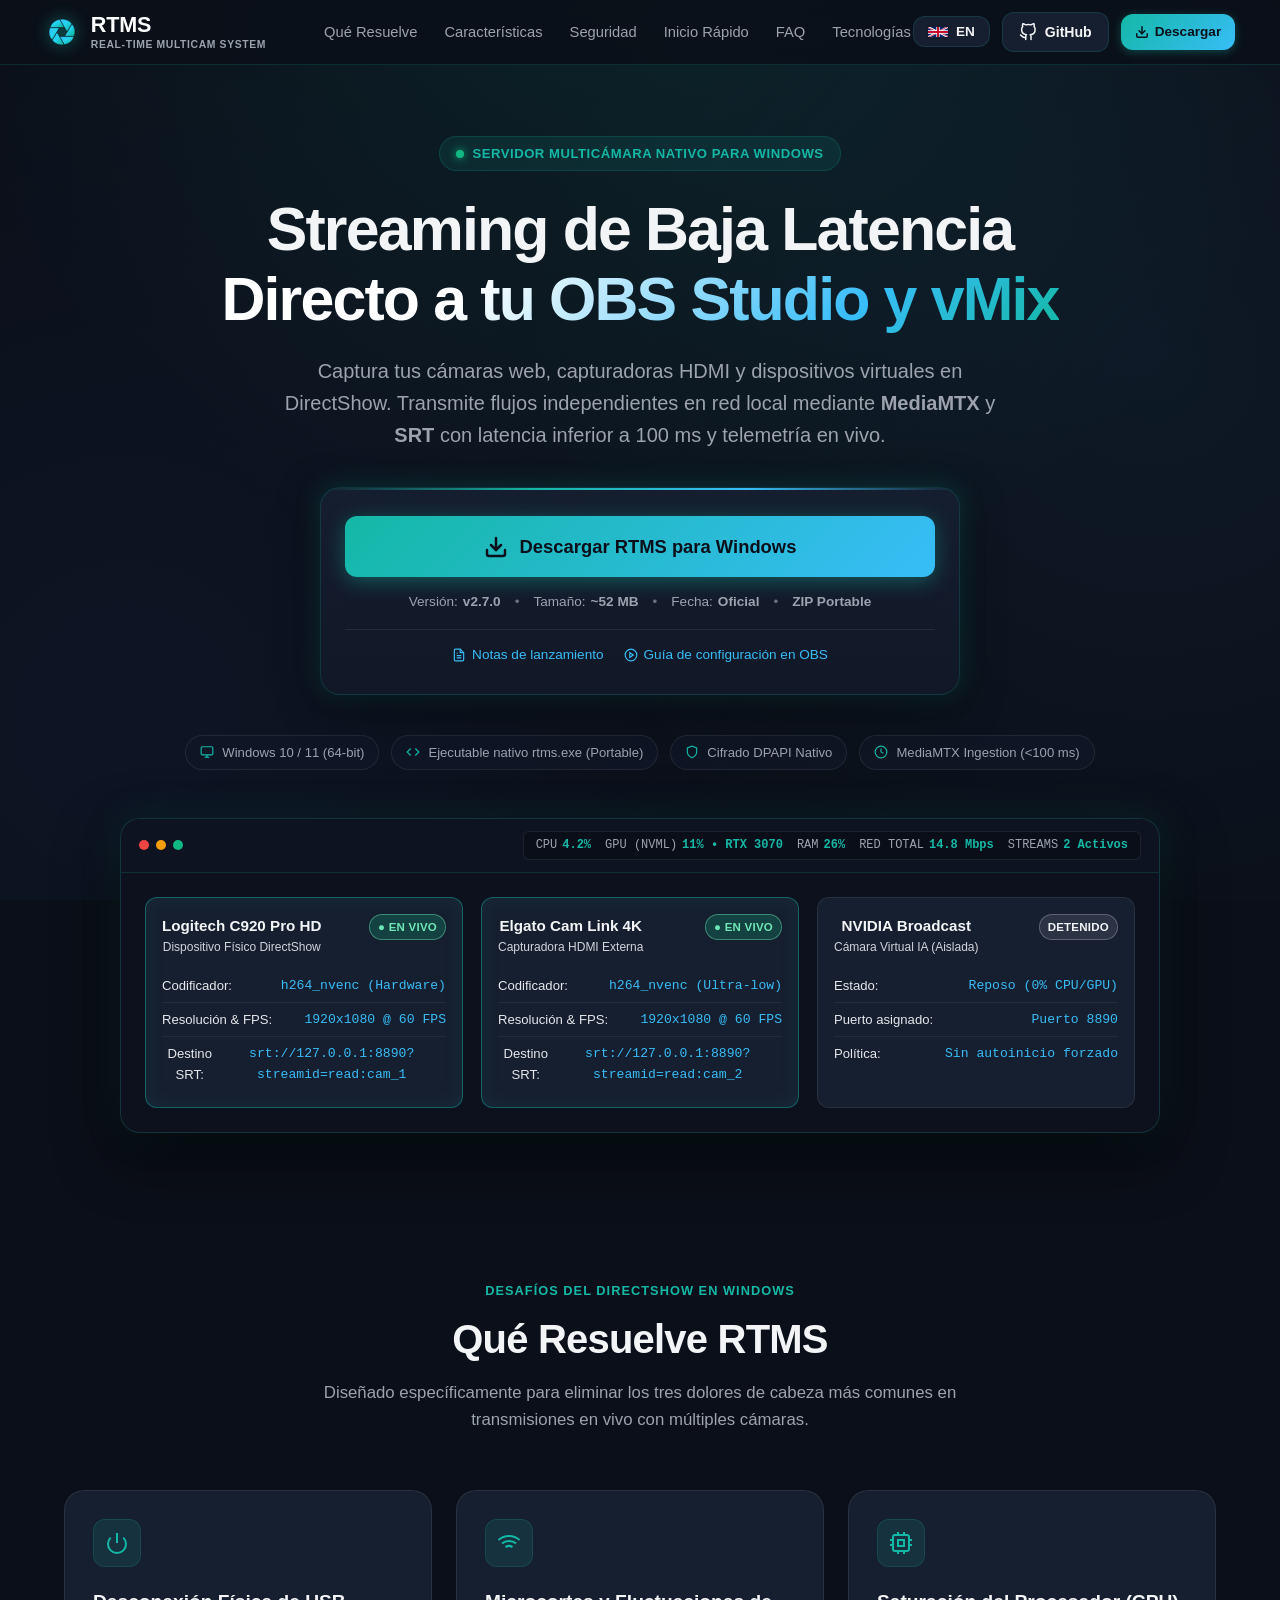
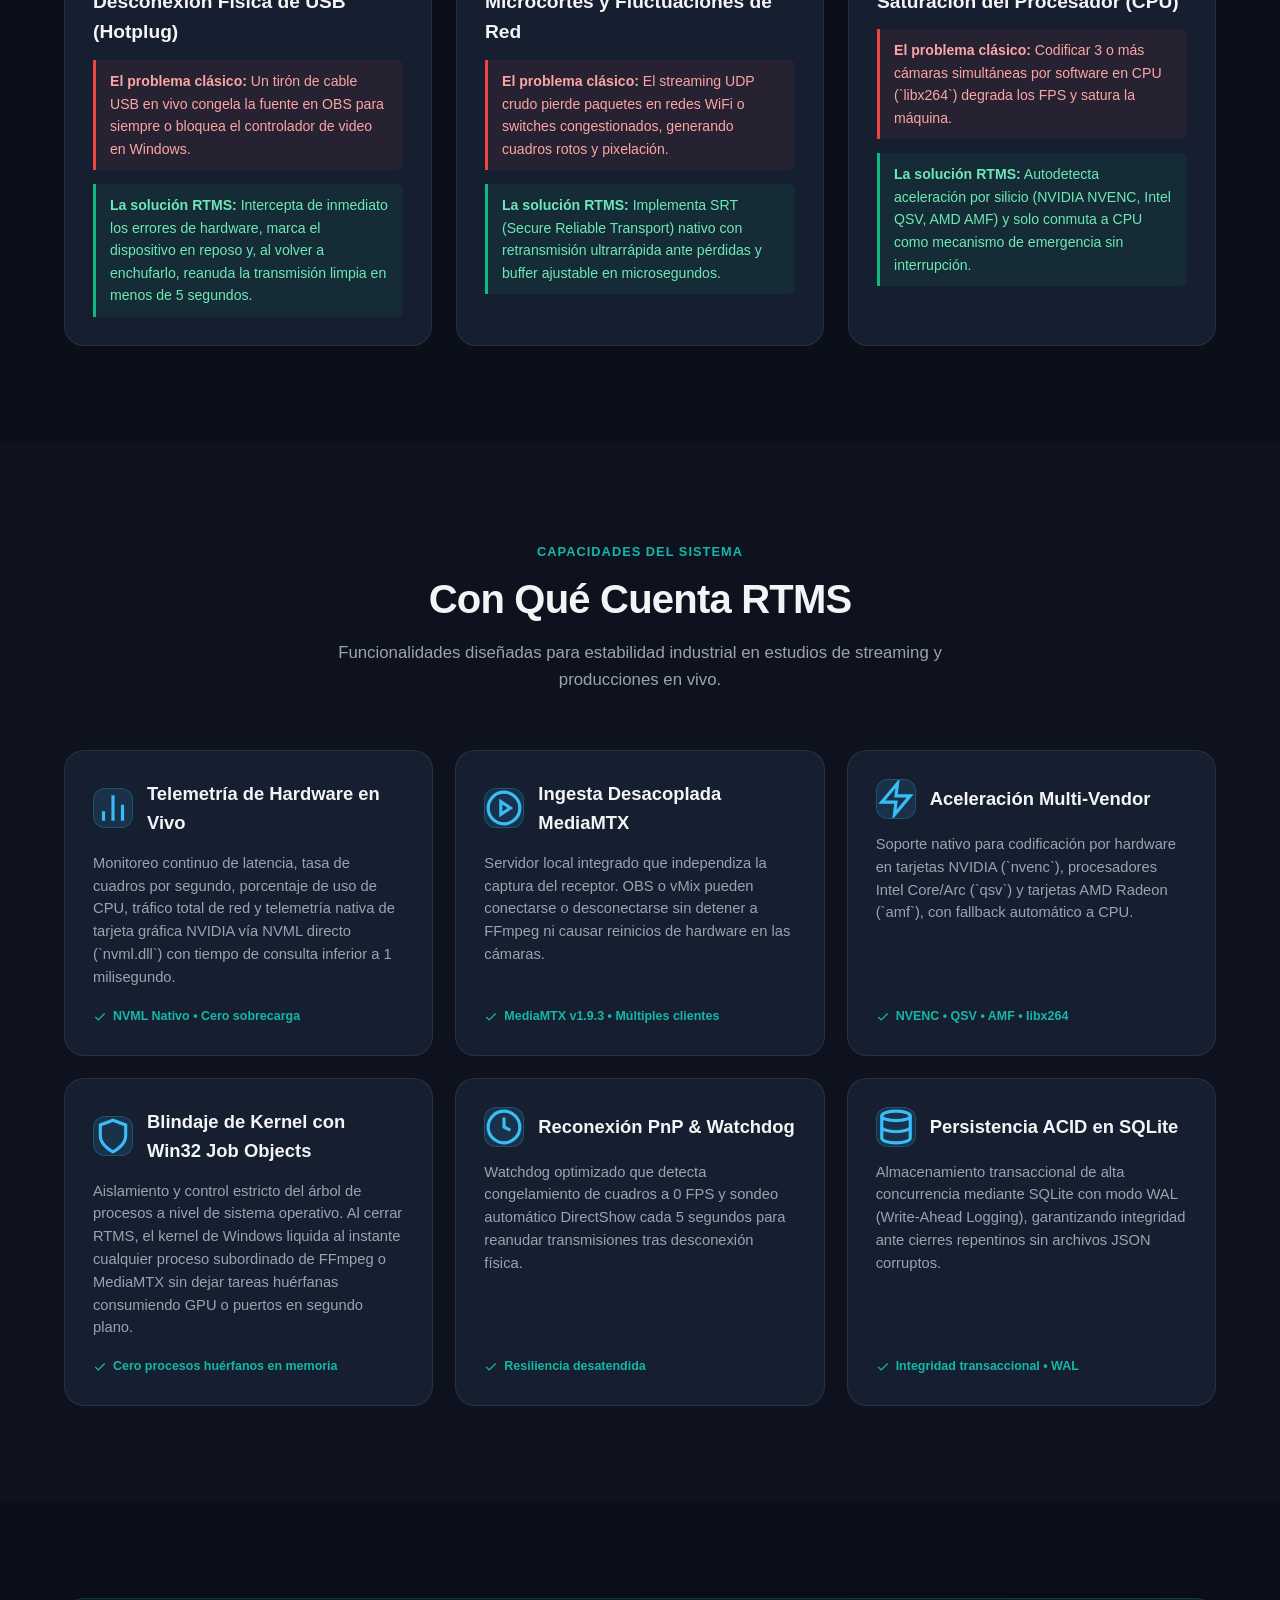
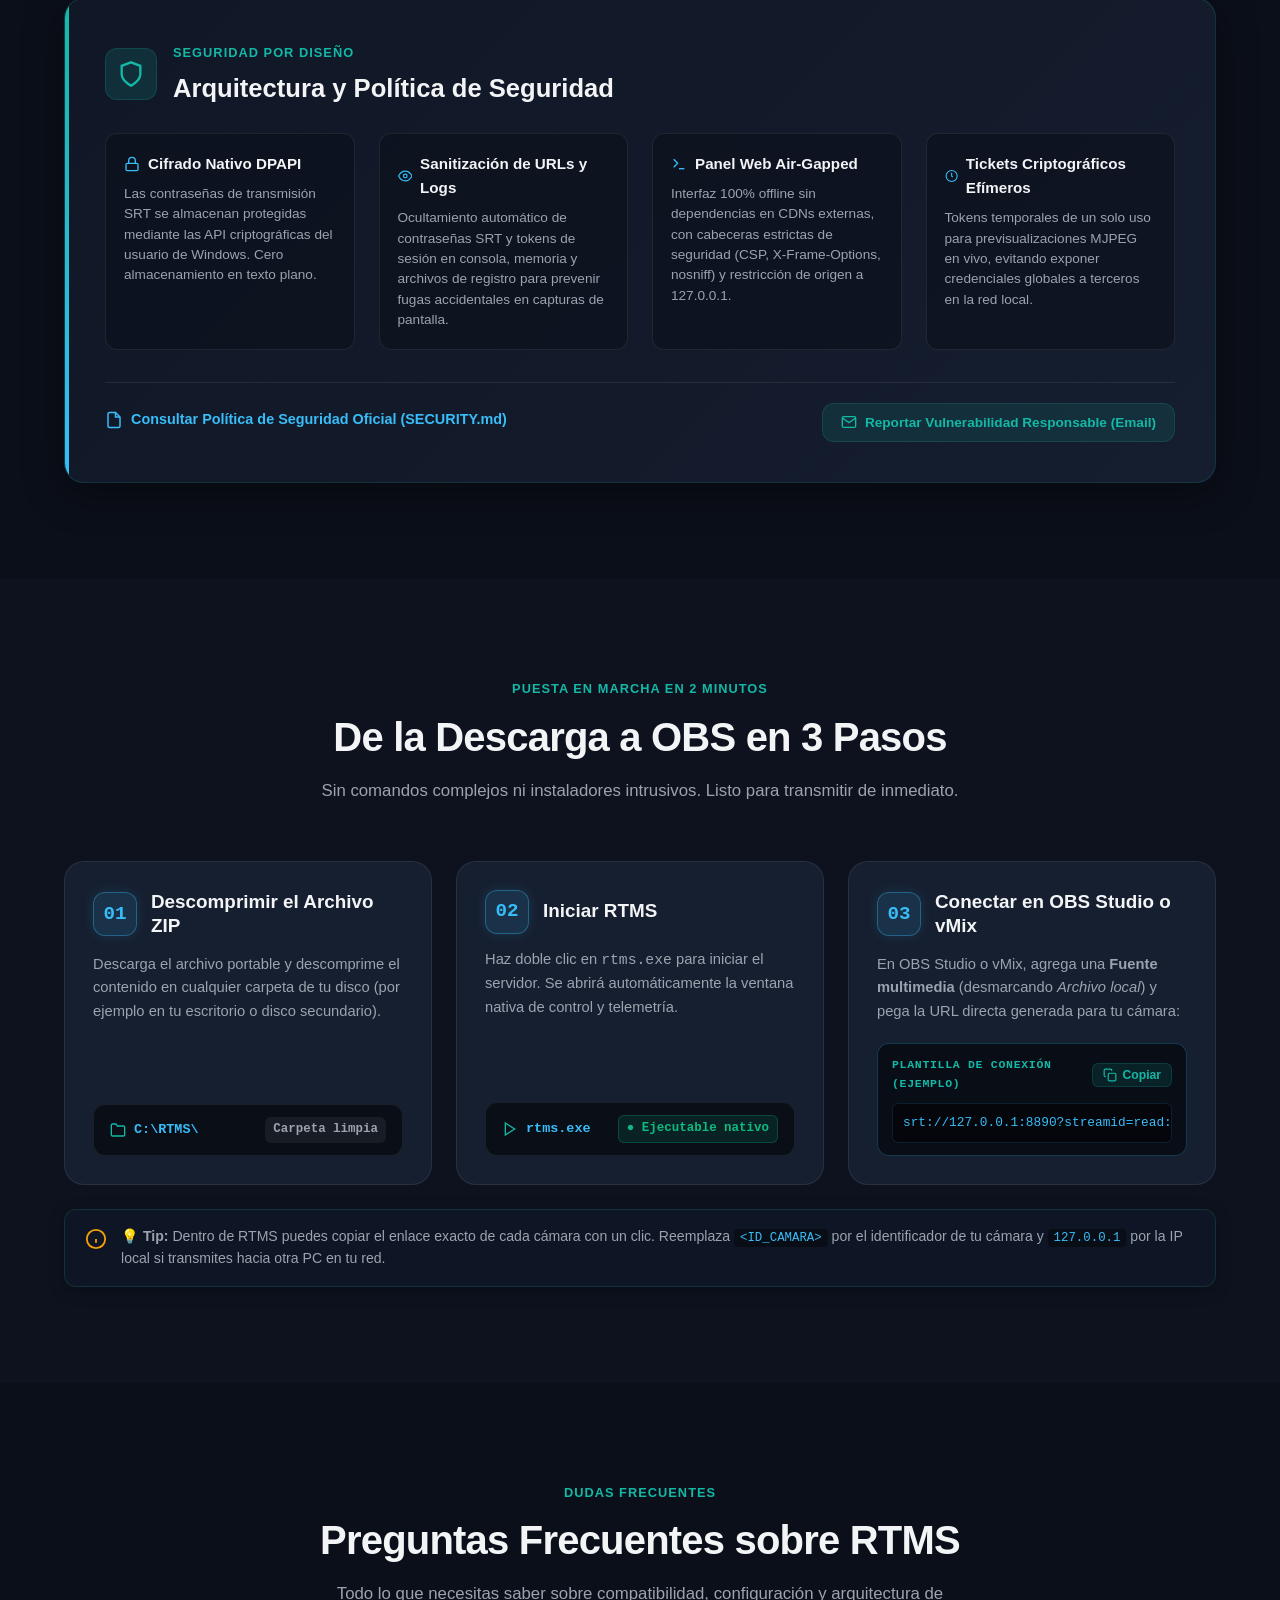
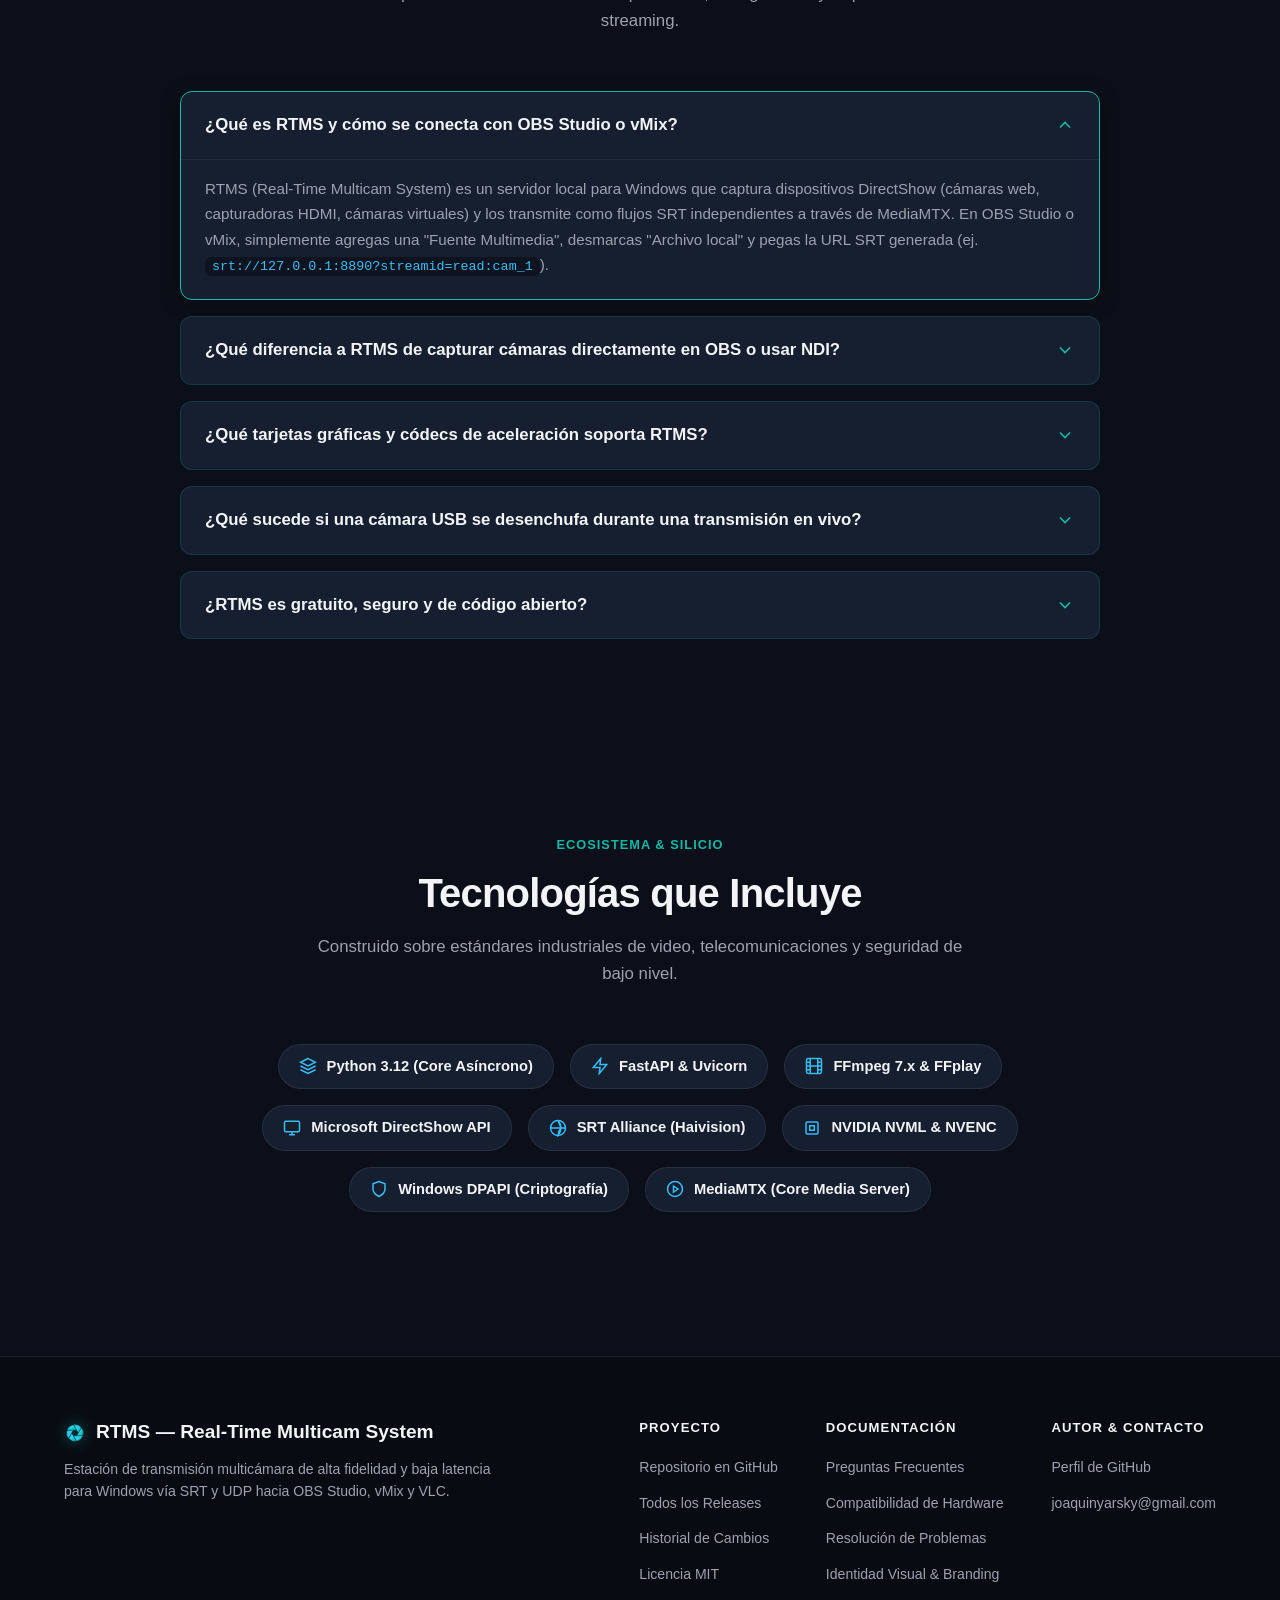
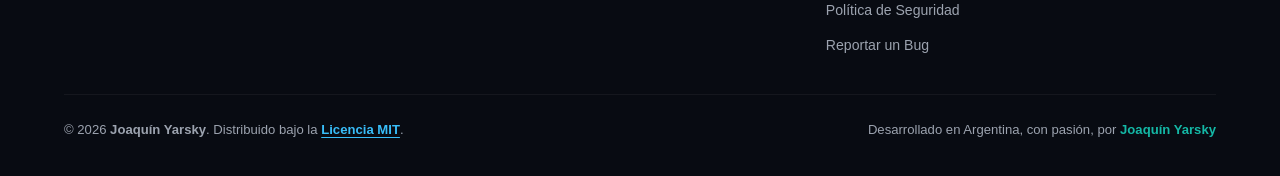
==== commit de652225: "feat(v2.8.0): pure low-latency video, intelligent SRT zerolatency calibration, VLC 150ms playback fi" ====
--- a/site/index.html
+++ b/site/index.html
@@ -4,7 +4,7 @@
     <meta charset="UTF-8">
     <meta name="viewport" content="width=device-width, initial-scale=1.0">
     <title data-i18n="meta_title">RTMS — Real-Time Multicam System | Servidor de Streaming de Baja Latencia para Windows</title>
-    <meta name="description" content="Servidor de video multicámara de ultra-baja latencia para Windows vía SRT y MediaMTX hacia OBS Studio y vMix. Captura DirectShow, aceleración GPU y telemetría en tiempo real.">
+    <meta name="description" content="Servidor de video multicámara de baja latencia para Windows vía SRT y MediaMTX hacia OBS Studio y vMix. Captura DirectShow, aceleración GPU y telemetría en tiempo real.">
     <meta name="keywords" content="RTMS, Real-Time Multicam System, multicam streaming, OBS Studio, vMix, SRT streaming, MediaMTX, DirectShow, webcam streaming Windows, ultra-low latency, GPU acceleration, NVENC, Intel QSV, AMD AMF, multicamara Windows, streaming video local">
     <meta name="author" content="Joaquín Yarsky">
     <meta name="robots" content="index, follow, max-image-preview:large, max-snippet:-1, max-video-preview:-1">
@@ -20,7 +20,7 @@
     <meta property="og:type" content="website">
     <meta property="og:site_name" content="RTMS — Real-Time Multicam System">
     <meta property="og:title" content="RTMS — Real-Time Multicam System">
-    <meta property="og:description" content="Servidor de video multicámara de ultra-baja latencia para Windows vía SRT y MediaMTX hacia OBS Studio y vMix.">
+    <meta property="og:description" content="Servidor de video multicámara de baja latencia para Windows vía SRT y MediaMTX hacia OBS Studio y vMix.">
     <meta property="og:url" content="https://fjyarsky.github.io/RTMS/">
     <meta property="og:image" content="https://fjyarsky.github.io/RTMS/brand_preview.png">
     <meta property="og:image:type" content="image/png">
@@ -33,7 +33,7 @@
     <!-- Twitter Card -->
     <meta name="twitter:card" content="summary_large_image">
     <meta name="twitter:title" content="RTMS — Real-Time Multicam System">
-    <meta name="twitter:description" content="Servidor de video multicámara de ultra-baja latencia para Windows vía SRT y MediaMTX hacia OBS Studio y vMix.">
+    <meta name="twitter:description" content="Servidor de video multicámara de baja latencia para Windows vía SRT y MediaMTX hacia OBS Studio y vMix.">
     <meta name="twitter:image" content="https://fjyarsky.github.io/RTMS/brand_preview.png">
     <meta name="twitter:image:alt" content="RTMS — Real-Time Multicam System">
 
@@ -66,7 +66,7 @@
           "@id": "https://fjyarsky.github.io/RTMS/#website",
           "url": "https://fjyarsky.github.io/RTMS/",
           "name": "RTMS — Real-Time Multicam System",
-          "description": "Servidor de video multicámara de ultra-baja latencia para Windows vía SRT y MediaMTX hacia OBS Studio y vMix.",
+          "description": "Servidor de video multicámara de baja latencia para Windows vía SRT y MediaMTX hacia OBS Studio y vMix.",
           "inLanguage": ["es", "en"],
           "publisher": {
             "@type": "Person",
@@ -81,7 +81,7 @@
           "operatingSystem": "Windows 10, Windows 11",
           "applicationCategory": "MultimediaApplication",
           "applicationSubCategory": "Broadcasting & Video Streaming",
-          "softwareVersion": "2.7.0",
+          "softwareVersion": "2.8.0",
           "license": "https://github.com/FJYarsky/RTMS/blob/main/LICENSE",
           "url": "https://fjyarsky.github.io/RTMS/",
           "downloadUrl": "https://github.com/FJYarsky/RTMS/releases/latest",
@@ -95,7 +95,7 @@
             "price": "0",
             "priceCurrency": "USD"
           },
-          "description": "Servidor de video multicámara de ultra-baja latencia para Windows vía SRT y MediaMTX hacia OBS Studio y vMix. Captura DirectShow, aceleración GPU y telemetría en tiempo real."
+          "description": "Servidor de video multicámara de baja latencia para Windows vía SRT y MediaMTX hacia OBS Studio y vMix. Captura DirectShow, aceleración GPU y telemetría en tiempo real."
         },
         {
           "@type": "FAQPage",
@@ -232,7 +232,7 @@
             </div>
 
             <h1 class="hero-title" id="hero-title">
-                <span data-i18n="hero_title_1">Streaming de Ultra-Baja Latencia</span><br>
+                <span data-i18n="hero_title_1">Streaming de Baja Latencia</span><br>
                 <span class="gradient-text" data-i18n="hero_title_2">Directo a tu OBS Studio y vMix</span>
             </h1>
 
@@ -930,7 +930,7 @@
                         <span>RTMS — Real-Time Multicam System</span>
                     </div>
                     <p class="footer-brand-desc" data-i18n="footer_brand_desc">
-                        Estación de transmisión multicámara de alta fidelidad y ultra-baja latencia para Windows vía SRT y UDP hacia OBS Studio, vMix y VLC.
+                        Estación de transmisión multicámara de alta fidelidad y baja latencia para Windows vía SRT y UDP hacia OBS Studio, vMix y VLC.
                     </p>
                 </div>
 
@@ -972,7 +972,7 @@
                     &copy; 2026 <strong>Joaquín Yarsky</strong>. <span data-i18n="footer_license_text">Distribuido bajo la</span> <a href="https://github.com/FJYarsky/RTMS/blob/main/LICENSE" target="_blank" rel="noopener" class="footer-license-link">Licencia MIT</a>.
                 </div>
                 <div class="footer-author-badge">
-                    <span data-i18n="footer_credit">Desarrollado en Argentina por un argentino, con pasión, por</span> <a href="https://github.com/FJYarsky" target="_blank" rel="noopener" class="footer-author-link">Joaquín Yarsky</a>
+                    <span data-i18n="footer_credit">Desarrollado en Argentina, con pasión, por</span> <a href="https://github.com/FJYarsky" target="_blank" rel="noopener" class="footer-author-link">Joaquín Yarsky</a>
                 </div>
             </div>
         </div>
